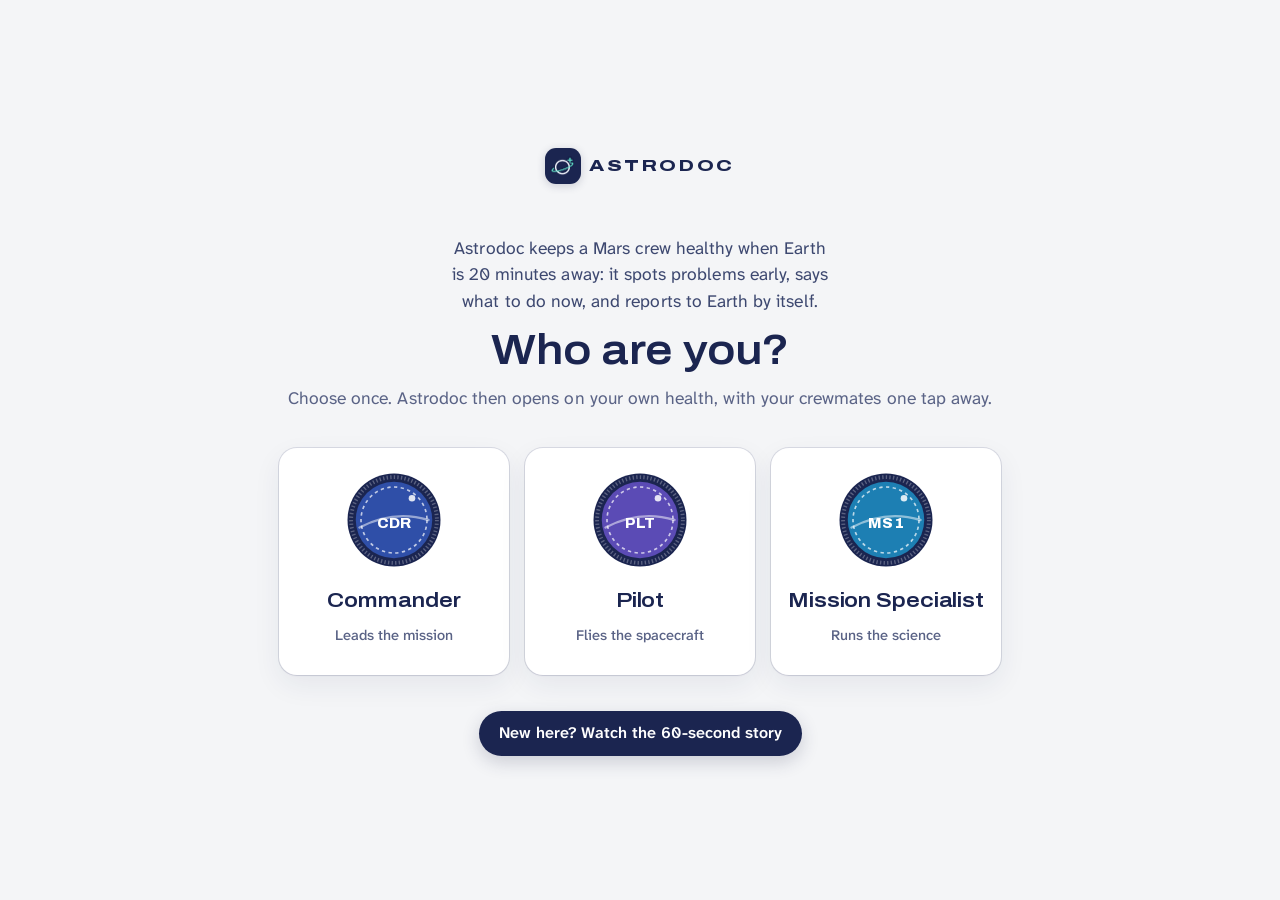
==== index.html @ 228e5372 "nothing" ====
<!DOCTYPE html>
<html lang="en">
<head>
  <meta charset="UTF-8">
  <meta name="viewport" content="width=device-width, initial-scale=1">
  <title>Astrodoc</title>
  <meta name="theme-color" content="#f3f6fa">
  <meta name="description" content="Astrodoc: simple health monitoring for astronauts far from Earth.">
  <link rel="icon" href="assets/astrodoc-favicon.png">
  <link rel="manifest" href="manifest.webmanifest">
  <link rel="apple-touch-icon" href="assets/astrodoc-icon-192.png">
  <link rel="stylesheet" href="style.css">
  <link rel="stylesheet" href="check.css">
  <link rel="stylesheet" href="type.css">
  <link rel="stylesheet" href="bodymap.css">
  <link rel="stylesheet" href="polish.css?v=r12">
  <link rel="stylesheet" href="patch.css?v=1">
</head>
<body class="choosing">

  <!-- Sidebar: pages, crew, quick questions. Built in sidebar.js -->
  <aside class="side" id="side" aria-label="Astrodoc menu"></aside>

  <!-- ===================== WELCOME: who are you? (asked once) ===================== -->
  <section class="welcome" id="welcome" aria-labelledby="welcomeTitle">
    <span class="brand">
      <span class="brand-mark"><img src="assets/astrodoc-logo-mark.png" alt=""></span>
      <span class="brand-name">Astrodoc</span>
    </span>
    <p class="welcome-what">Astrodoc keeps a Mars crew healthy when Earth is 20 minutes away: it spots problems early, says what to do now, and reports to Earth by itself.</p>
    <h1 id="welcomeTitle">Who are you?</h1>
    <p class="muted">Choose once. Astrodoc then opens on your own health, with your crewmates one tap away.</p>
    <!-- Choices are built in app.js -->
    <div class="choices" id="crewSelector"></div>
    <button type="button" class="welcome-story" data-story>New here? Watch the 60-second story</button>
  </section>

  <!-- ===================== HEADER ===================== -->
  <header class="top">
    <a class="brand" href="index.html">
      <span class="brand-mark"><img src="assets/astrodoc-logo-mark.png" alt=""></span>
      <span class="brand-name">Astrodoc</span>
    </a>
    <!-- Mission line is built in app.js -->
    <div class="mission" id="missionStrip"></div>
    <!-- The companion lives on its own page -->
    <a class="check-link" href="check.html">Check how I feel</a>
    <a class="talk-link" href="chat.html">
      <svg class="mini-face" viewBox="0 0 64 48" aria-hidden="true">
        <ellipse cx="32" cy="25" rx="30" ry="23" fill="#5be1c8" opacity=".22"/>
        <path d="M15 11 Q19.5 8 24 10M40 10 Q44.5 8 49 11" fill="none" stroke="#2a3160" stroke-width="2" stroke-linecap="round"/>
        <g class="mini-eye"><ellipse cx="20" cy="21" rx="5.6" ry="7" fill="#2a3160"/><circle cx="22" cy="18.5" r="2" fill="#fff"/></g>
        <g class="mini-eye"><ellipse cx="44" cy="21" rx="5.6" ry="7" fill="#2a3160"/><circle cx="46" cy="18.5" r="2" fill="#fff"/></g>
        <ellipse cx="11" cy="31" rx="4" ry="2.2" fill="#ff9fb9" opacity=".6"/><ellipse cx="53" cy="31" rx="4" ry="2.2" fill="#ff9fb9" opacity=".6"/>
        <path d="M28.5 32 Q32 35.5 35.5 32" fill="none" stroke="#2a3160" stroke-width="2" stroke-linecap="round"/>
      </svg>
      Talk to Astrodoc
    </a>
    <button class="emergency-btn" id="emergencyBtn">Emergency</button>
  </header>

  <main class="page">
    <div class="main-col">
      <!-- Mission view: drawn from the mission data (mission.js) -->
      <section class="mission-view" id="missionHero" aria-label="Mission"></section>

      <!-- First-visit guide: three things to know (mission.js) -->
      <section class="card guide-card" id="guideCard" aria-labelledby="guideTitle" hidden></section>

      <!-- You and your crewmates: one tap to switch. Built in app.js -->
      <nav class="crew-strip" id="crewStrip" aria-label="You and your crewmates"></nav>

      <!-- Emergency: confirm / active banner, built in app.js -->
      <section class="emergency-box" id="emergencyBox" hidden></section>

      <!-- ===================== 1. STATUS ===================== -->
      <section class="card status-card">
        <div id="statusCard"></div>
        <div class="status-foot">
          <button class="soft-btn" id="reportBtn">Send report to Earth</button>
          <span class="muted small" id="reportNote"></span>
          <a class="text-btn see-report" href="report.html">See the report Earth receives</a>
        </div>
      </section>

      <!-- ===================== 2. FOUR READINGS + live sensor ===================== -->
      <section class="vitals" id="vitals" aria-label="Readings"></section>
      <div class="sensor-row" id="sensorRow" aria-live="polite"></div>

      <!-- ===================== THE LAST 6 MONTHS: trends + analysis (history.js, real NASA rates) ===================== -->
      <section class="card history-card" id="historyCard" aria-labelledby="historyTitle"></section>

      <!-- ===================== BODY MAP (3D) — built in bodymap.js ===================== -->
      <section class="card bodymap" id="bodyMap" aria-labelledby="bmTitle"></section>

      <!-- ===================== RADIATION over the whole mission (dose.js, real NASA data) ===================== -->
      <section class="card dose-card" id="doseCard" aria-labelledby="doseTitle"></section>

      <!-- ===================== 3. YOUR DAY: mood + sleep, water, exercise ===================== -->
      <section class="card today" id="today" aria-labelledby="todayTitle">
        <h2 id="todayTitle">Today</h2>
        <p class="today-note mate-only" id="mateNote"></p>
        <!-- Your mood: five moons (mood.js) -->
        <div class="mood-sec self-only" id="moodCard"></div>
        <div class="today-grid">
          <label class="field self-only">
            <span>Sleep last night</span>
            <span class="input-unit"><input type="number" id="ciSleep" min="0" max="14" step="0.1" inputmode="decimal"><em>h</em></span>
          </label>
          <div class="field mate-only">
            <span id="moodMateLabel">Their mood, as you see it</span>
            <div class="scale" id="moodMate" role="group" aria-labelledby="moodMateLabel"></div>
            <span class="scale-ends" aria-hidden="true"><span>1 low</span><span>5 great</span></span>
          </div>
          <div class="field self-only">
            <span>Water today</span>
            <div class="counter"><button id="waterMinus" aria-label="One glass less">−</button><b id="waterCount"></b><button id="waterPlus" aria-label="One glass more">+</button></div>
          </div>
          <div class="field self-only">
            <span>Exercise this week</span>
            <div class="counter"><button id="exMinus" aria-label="One session less">−</button><b id="exCount"></b><button id="exPlus" aria-label="One session more">+</button></div>
          </div>
        </div>
      </section>

      <!-- Demo controls (for the presentation) -->
      <details class="demo">
        <summary>Demo controls</summary>
        <div class="demo-grid">
          <label>Solar activity (70+ = storm)<input type="range" id="solarSlider" min="0" max="100"></label>
          <label>Location<select id="locationSelect"></select></label>
          <label class="demo-check"><input type="checkbox" id="linkDown"> Earth link down (solar conjunction)</label>
          <label>Heart rate (bpm)<input type="number" id="simHr" value="96"></label>
          <label>Temperature (°C)<input type="number" id="simTemp" value="36.8" step="0.1"></label>
          <button class="soft-btn" id="simApply">Send reading</button>
          <button class="soft-btn" id="resetDemo">Reset demo data</button>
        </div>
      </details>
    </div>

  </main>

  <footer class="foot">
    <span>Astrodoc · Dombit Education · NASA Space Apps Challenge 2026</span>
    <span>Prototype, not a medical device. Crew readings are simulated; radiation rates and astronaut cases are real NASA data. <a href="science.html">Where the numbers come from</a></span>
    <span class="foot-links"><a href="#guideCard" data-show-guide>How to use Astrodoc</a> · <button class="text-btn small" id="changeUser">Change user</button></span>
  </footer>

  <script src="core.js?v=r11"></script>
  <script src="sidebar.js?v=patch1"></script>
  <script src="mood.js?v=r8"></script>
  <script src="dose.js?v=r8"></script>
  <script src="history.js?v=r11"></script>
  <script src="app.js?v=r8"></script>
  <script src="sensor.js?v=r8"></script>
  <script src="assets/js/body3d.js" defer></script>
  <script src="bodymap.js?v=r8" defer></script>
  <script src="mission.js?v=r11" defer></script>
  <script src="story.js?v=r11" defer></script>
</body>
</html>
---- style.css ----
/* =========================================================
   ASTRODOC — light, calm and minimal, over real space photos.

   COLOR RULE (keep it this way):
   - Design uses white frosted glass (surfaces), soft navy (text)
     and mint (the one accent, from the logo).
   - Green / amber / red are used ONLY to show health status,
     and always together with an icon and a word.

   BACKGROUND: one photo per page, under a soft light veil.
     Welcome: the crew · Dashboard: astronaut over Earth
     Companion: astronaut close-up · Check: helmet portrait

   SCALES: spacing 4/8/12/16/24/32 · radius 8/12/16/24/pill
   ========================================================= */
:root {
  color-scheme: light;
  --space:     #ffffff;   /* text and icon marks on colored fills */
  --navy:      #262c4f;   /* logo navy */
  --veil:      #f3f6fa;   /* light layer over the photos */
  --glass:     rgba(255, 255, 255, .55);
  --glass-2:   rgba(255, 255, 255, .78);   /* inputs, hover */
  --glass-3:   rgba(255, 255, 255, .95);
  --edge:      rgba(38, 44, 79, .11);      /* hairline borders */
  --sunk:      rgba(38, 44, 79, .045);     /* sunken panels */
  --ink:       #262c4f;
  --ink-soft:  #474e70;
  --muted:     #62688a;   /* 4.8:1 on white */
  --mint:      #177a69;   /* mint dark enough for text and buttons */
  --mint-soft: #5be1c8;   /* logo mint, decoration only */
  --mint-wash: rgba(23, 122, 105, .1);
  --mint-glow: 0 0 0 4px rgba(23, 122, 105, .12);

  /* STATUS ONLY */
  --normal: #2f8552; --normal-bg: #e3f3e8;
  --watch:  #93600a; --watch-bg:  #fbefd6;
  --act:    #b33a33; --act-bg:    #fce6e4;   /* 4.9:1 on its own background */

  --s1: 4px; --s2: 8px; --s3: 12px; --s4: 16px; --s5: 24px; --s6: 32px;
  --r-sm: 8px; --r-md: 12px; --r-lg: 16px; --r-xl: 24px; --r-pill: 999px;
  --shadow: 0 1px 2px rgba(38, 44, 79, .05), 0 12px 32px rgba(38, 44, 79, .10);
  --font: "Inter", -apple-system, BlinkMacSystemFont, "Segoe UI", Roboto, Arial, sans-serif;
}

@font-face {
  font-family: "Inter";
  src: url("assets/fonts/inter-latin.woff2") format("woff2");
  font-weight: 100 900;
  font-display: swap;
}

* { box-sizing: border-box; }
html, body { margin: 0; }
html { background: var(--veil); }
body {
  font-family: var(--font);
  font-size: 15px; line-height: 1.5;
  color: var(--ink);
  min-height: 100vh;
  display: flex; flex-direction: column;
  position: relative; isolation: isolate;
  -webkit-font-smoothing: antialiased;
  --photo: url("assets/bg/space.svg"); --photo-pos: center;
}
body.choosing   { --photo: url("assets/bg/space.svg");     --photo-pos: 30% center; }
body.chat-page  { --photo: url("assets/bg/companion.svg"); --photo-pos: center; }
body.check-page { --photo: url("assets/bg/check.svg");     --photo-pos: center; }

/* ---------- Background: the photo, then a light veil over it ---------- */
body::before {
  content: ""; position: fixed; inset: -12px; z-index: -2; pointer-events: none;
  background: var(--photo) var(--photo-pos) / cover no-repeat;
  filter: blur(2px) saturate(1.05);           /* the photos are small: a touch of blur hides the pixels */
}
body::after {
  content: ""; position: fixed; inset: 0; z-index: -1; pointer-events: none;
  background:
    radial-gradient(ellipse 80% 70% at 50% 40%, rgba(243, 246, 250, .66), rgba(243, 246, 250, .38) 80%),
    linear-gradient(180deg, rgba(243, 246, 250, .2), rgba(243, 246, 250, .5));
}
body.choosing::after {
  background: radial-gradient(ellipse 60% 70% at 50% 50%, rgba(243, 246, 250, .86), rgba(243, 246, 250, .45) 80%);
}

h1, h2 { margin: 0; line-height: 1.25; }
p { margin: 0; }
button { font: inherit; color: inherit; }
a { color: var(--mint); }
.muted { color: var(--muted); }
.small { font-size: 13px; }
.sr-only { position: absolute; width: 1px; height: 1px; overflow: hidden; clip: rect(0 0 0 0); white-space: nowrap; }
:focus { outline: none; }
:focus-visible { outline: 2px solid var(--mint); outline-offset: 2px; border-radius: var(--r-sm); }

/* Frosted glass with a thin mint light along the top edge */
.card {
  border-radius: var(--r-xl);
  background:
    linear-gradient(90deg, transparent 8%, rgba(91, 225, 200, .9) 50%, transparent 92%) top / 100% 1px no-repeat,
    linear-gradient(180deg, rgba(255, 255, 255, .86), rgba(255, 255, 255, .74));
  box-shadow: var(--shadow), 0 0 0 1px var(--edge);
  backdrop-filter: blur(18px) saturate(1.2); -webkit-backdrop-filter: blur(18px) saturate(1.2);
}

/* Small uppercase labels: the instrument-panel feel */
.label, .who, .v-name, .field > span:first-child, .c-about-label, .choice-note {
  text-transform: uppercase; letter-spacing: .12em; font-size: 13px; font-weight: 600; color: var(--muted);
}

/* ---------- Status pill: icon + word ---------- */
.status {
  display: inline-flex; align-items: center; gap: 6px;
  padding: 2px 10px 2px 8px; border-radius: var(--r-pill);
  font-size: 13px; font-weight: 600; white-space: nowrap; letter-spacing: 0; text-transform: none;
}
.status svg { width: 14px; height: 14px; flex: none; }
.status svg path[stroke="#fff"], .status svg rect[fill="#fff"] { stroke: var(--space); }
.status svg rect[fill="#fff"] { fill: var(--space); }
.status.normal { color: var(--normal); background: var(--normal-bg); }
.status.watch  { color: var(--watch);  background: var(--watch-bg); }
.status.act    { color: var(--act);    background: var(--act-bg); }

/* ---------- Buttons ---------- */
.soft-btn, .danger-btn {
  font-size: 14px; font-weight: 600;
  padding: 9px var(--s4); border: none; border-radius: var(--r-md);
  cursor: pointer; transition: background-color .15s, box-shadow .15s;
}
.soft-btn { background: var(--glass-2); color: var(--ink); box-shadow: 0 0 0 1px var(--edge); }
.soft-btn:hover { background: var(--glass-3); }
.danger-btn { background: var(--act); color: var(--space); }
.danger-btn:hover { filter: brightness(1.08); }
.text-btn { background: none; border: none; padding: 0; cursor: pointer; font-size: 14px; font-weight: 600; color: var(--mint); }
.text-btn:hover { text-decoration: underline; text-underline-offset: 3px; }

/* =========================================================
   WELCOME — choose who to check on
   ========================================================= */
.welcome { display: none; }
body.choosing .top, body.choosing .page, body.choosing .foot { display: none; }
body.choosing .welcome {
  flex: 1; display: flex; flex-direction: column; align-items: center; justify-content: center;
  gap: var(--s3); padding: var(--s6) var(--s5); text-align: center;
}
.welcome .brand { margin-bottom: var(--s5); }
.welcome h1 { font-size: 34px; font-weight: 600; letter-spacing: -.02em; }
.welcome p { font-size: 16px; }
.choices { display: grid; grid-template-columns: repeat(3, 230px); gap: var(--s4); margin-top: var(--s5); }
.choice {
  position: relative; overflow: hidden;
  display: flex; flex-direction: column; align-items: center; gap: var(--s1);
  padding: var(--s5) var(--s4); border: none; border-radius: var(--r-xl); cursor: pointer;
  background:
    linear-gradient(90deg, transparent 10%, rgba(91, 225, 200, .9) 50%, transparent 90%) top / 100% 1px no-repeat,
    linear-gradient(180deg, rgba(255, 255, 255, .88), rgba(255, 255, 255, .74));
  box-shadow: var(--shadow), 0 0 0 1px var(--edge);
  backdrop-filter: blur(16px); -webkit-backdrop-filter: blur(16px);
  transition: transform .2s, box-shadow .2s;
}
.choice:hover { transform: translateY(-3px); box-shadow: var(--shadow), 0 0 0 1.5px var(--mint); }
.choice:focus-visible { border-radius: var(--r-xl); }
.choice-name { font-size: 19px; font-weight: 600; color: var(--ink); }
.choice-note { margin-bottom: var(--s3); font-size: 13px; }

/* =========================================================
   HEADER
   ========================================================= */
.top {
  display: flex; align-items: center; gap: var(--s3) var(--s5);
  width: 100%; max-width: 960px; margin: 0 auto;
  padding: var(--s4) var(--s5);
}
.brand { display: inline-flex; align-items: center; gap: var(--s2); text-decoration: none; color: var(--ink); }
.brand-mark {
  width: 36px; height: 36px; border-radius: 11px; display: grid; place-items: center;
  background: var(--navy); box-shadow: 0 2px 8px rgba(38, 44, 79, .2);
}
.brand-mark img { width: 25px; display: block; }
.brand-name { font-weight: 600; font-size: 15px; letter-spacing: .28em; text-transform: uppercase; }

.who-btn {
  display: inline-flex; align-items: center; gap: var(--s2);
  padding: 5px 5px 5px var(--s3); border: none; border-radius: var(--r-pill);
  background: var(--glass); box-shadow: 0 0 0 1px var(--edge);
  font-size: 14px; font-weight: 600; color: var(--ink); cursor: pointer;
}
.who-btn:hover { background: var(--glass-2); }
.who-btn .change { font-size: 13px; color: var(--mint); background: var(--mint-wash); padding: 2px 10px; border-radius: var(--r-pill); }
.crew-dot svg { width: 14px; height: 14px; display: block; }
.crew-dot.normal { color: var(--normal); }
.crew-dot.watch  { color: var(--watch); }
.crew-dot.act    { color: var(--act); }

.mission { flex: 1; min-width: 0; display: flex; flex-wrap: wrap; gap: 0 var(--s4); font-size: 13px; color: var(--muted); font-variant-numeric: tabular-nums; }
.mission span { white-space: nowrap; }

.talk-link {
  display: inline-flex; align-items: center; gap: var(--s2);
  padding: 4px var(--s4) 4px 6px; border-radius: var(--r-pill);
  background: var(--glass-3); color: var(--mint); box-shadow: 0 0 0 1px rgba(23, 122, 105, .3), var(--shadow);
  font-size: 14px; font-weight: 600; text-decoration: none; white-space: nowrap;
  transition: box-shadow .2s;
}
.talk-link:hover { box-shadow: 0 0 0 1.5px var(--mint), var(--shadow); }
.mini-face { width: 34px; height: 26px; flex: none; overflow: visible; }
.mini-face .mini-eye { transform-box: fill-box; transform-origin: center; animation: mini-blink 5.5s infinite; }
@keyframes mini-blink { 0%, 94%, 100% { transform: scaleY(1); } 96% { transform: scaleY(.1); } }

.emergency-btn {
  padding: 7px var(--s4); border-radius: var(--r-pill);
  border: 1px solid rgba(192, 68, 61, .45); background: var(--glass-3); color: var(--act);
  font-size: 14px; font-weight: 600; cursor: pointer; transition: box-shadow .2s, background-color .2s;
}
.emergency-btn:hover { background: var(--act-bg); }

/* =========================================================
   DASHBOARD PAGE
   ========================================================= */
.page { flex: 1; width: 100%; max-width: 960px; margin: 0 auto; padding: var(--s2) var(--s5) var(--s6); }
.main-col { display: flex; flex-direction: column; gap: var(--s4); min-width: 0; }

/* Emergency box */
.emergency-box {
  display: flex; align-items: center; justify-content: space-between; gap: var(--s4); flex-wrap: wrap;
  padding: var(--s4) var(--s5); border-radius: var(--r-xl);
  background: rgba(252, 236, 234, .92); box-shadow: 0 0 0 1px rgba(192, 68, 61, .35), var(--shadow);
  color: var(--ink);
  backdrop-filter: blur(16px); -webkit-backdrop-filter: blur(16px);
}
.emergency-box[hidden] { display: none; }
.emergency-box strong { color: var(--act); font-size: 16px; }
.emergency-box p { margin-top: 2px; font-size: 14px; color: var(--ink-soft); }
.emergency-box .row { display: flex; gap: var(--s2); }

/* Status */
.status-card { padding: var(--s5) var(--s5) var(--s4); }
.st-top { display: flex; align-items: center; justify-content: space-between; gap: var(--s3); flex-wrap: wrap; }
.st-level { display: inline-flex; align-items: center; gap: var(--s2); flex-wrap: wrap; justify-content: flex-end; }
.help-btn { background: none; border: none; padding: 2px 4px; cursor: pointer; font-size: 13px; font-weight: 600; color: var(--mint); }
.help-btn:hover { text-decoration: underline; text-underline-offset: 3px; }
.level-help { margin-top: var(--s3); padding: var(--s3) var(--s4); border-radius: var(--r-lg); background: var(--sunk); box-shadow: inset 0 0 0 1px var(--edge); display: flex; flex-direction: column; gap: var(--s2); }
.level-help[hidden] { display: none; }
.level-help p { display: flex; gap: var(--s3); align-items: baseline; font-size: 14px; color: var(--muted); }
.level-help .status { flex: none; min-width: 140px; }
.level-help p.current { color: var(--ink); }
.st-title { font-size: 26px; font-weight: 600; letter-spacing: -.015em; margin: var(--s3) 0 var(--s2); }
.st-do { font-size: 16px; color: var(--ink-soft); max-width: 64ch; }
.do-label {
  display: inline-block; margin-right: var(--s2);
  font-size: 13px; font-weight: 700; letter-spacing: .08em; text-transform: uppercase;
  color: var(--navy); background: rgba(38, 44, 79, .07); padding: 1px var(--s2); border-radius: var(--r-sm);
  box-shadow: 0 0 0 1px rgba(38, 44, 79, .16);   /* neutral: green/amber/red are for health status only */
}
.st-more { list-style: none; margin: var(--s4) 0 0; padding: var(--s4) 0 0; border-top: 1px solid var(--edge); display: grid; grid-template-columns: repeat(2, minmax(0, 1fr)); gap: var(--s3) var(--s5); }
.st-more li { display: flex; align-items: flex-start; gap: 10px; font-size: 14px; color: var(--ink-soft); cursor: default; }
.st-more li > span:last-child { display: flex; flex-direction: column; gap: 1px; min-width: 0; }
.st-more b { font-weight: 600; color: var(--ink); }
.st-more small { font-size: 13px; color: var(--muted); line-height: 1.45; }
.st-more svg { width: 15px; height: 15px; flex: none; margin-top: 3px; }
.st-more svg path[stroke="#fff"] { stroke: var(--space); }
.st-more svg rect[fill="#fff"] { fill: var(--space); }
.st-more li.act svg { color: var(--act); }
.st-more li.watch svg { color: var(--watch); }
.status-foot { display: flex; align-items: center; gap: var(--s3); flex-wrap: wrap; margin-top: var(--s4); padding-top: var(--s3); border-top: 1px solid var(--edge); }

/* Clot checklist inside the status */
.clot { margin-top: var(--s4); padding: var(--s3) var(--s4); border-radius: var(--r-lg); background: var(--sunk); box-shadow: inset 0 0 0 1px var(--edge); }
.clot summary { cursor: pointer; font-weight: 600; font-size: 14px; padding: var(--s1) 0; }
.checklist { list-style: none; margin: var(--s2) 0 0; padding: 0; }
.checklist li { font-size: 14px; color: var(--ink-soft); }
.checklist label { display: flex; gap: 12px; align-items: flex-start; cursor: pointer; padding: 7px var(--s2); margin: 0 calc(-1 * var(--s2)); border-radius: var(--r-md); min-height: 36px; }
.checklist label:hover { background: var(--glass); }
.checklist input { width: 20px; height: 20px; accent-color: var(--mint); margin: 0; flex: none; }
.checklist li.done span { text-decoration: line-through; color: var(--muted); }

/* Four readings: instrument tiles */
.vitals { display: grid; grid-template-columns: repeat(4, minmax(0, 1fr)); gap: var(--s3); }
.vital {
  position: relative; padding: var(--s4); border-radius: var(--r-lg);
  display: flex; flex-direction: column; align-items: flex-start; gap: 2px;
  background: linear-gradient(180deg, rgba(255, 255, 255, .86), rgba(255, 255, 255, .72));
  box-shadow: var(--shadow), 0 0 0 1px var(--edge);
  backdrop-filter: blur(16px); -webkit-backdrop-filter: blur(16px);
}
.v-value { font-size: 34px; font-weight: 300; letter-spacing: -.02em; line-height: 1.2; font-variant-numeric: tabular-nums; margin: var(--s1) 0 var(--s2); }
.v-value small { font-size: 13px; font-weight: 500; color: var(--muted); margin-left: var(--s1); letter-spacing: 0; }
.vital.act { box-shadow: var(--shadow), 0 0 0 1.5px rgba(192, 68, 61, .45); }

/* Today (input) */
.today { padding: var(--s5); }
.today h2 { font-size: 13px; font-weight: 600; letter-spacing: .14em; text-transform: uppercase; color: var(--mint); margin-bottom: var(--s4); }
.today-grid { display: grid; grid-template-columns: repeat(auto-fit, minmax(190px, 1fr)); gap: var(--s4) var(--s5); }
.field { display: flex; flex-direction: column; gap: var(--s2); }
.input-unit { display: flex; align-items: center; gap: var(--s2); }
.input-unit em { font-style: normal; color: var(--muted); }
input[type=number], input[type=text], input[type=password], select {
  font: inherit; font-size: 15px; color: var(--ink);
  padding: 8px var(--s3); border: none; border-radius: var(--r-md);
  background: var(--glass-2); box-shadow: inset 0 0 0 1px var(--edge); width: 100%;
}
select option { background: #fff; color: var(--ink); }
.input-unit input { width: 96px; }
input:focus-visible, select:focus-visible { outline: none; box-shadow: inset 0 0 0 1.5px var(--mint), 0 0 0 3px rgba(23, 122, 105, .15); }

.scale { display: flex; gap: var(--s1); }
.scale button, .counter button {
  width: 38px; height: 38px; border: none; border-radius: var(--r-md);
  background: var(--glass-2); box-shadow: inset 0 0 0 1px var(--edge);
  color: var(--ink-soft); font-size: 15px; font-weight: 600; cursor: pointer;
  transition: background-color .15s, box-shadow .15s;
}
.scale button:hover, .counter button:hover { background: var(--glass-3); color: var(--ink); }
.scale button.on { background: var(--mint); color: var(--space); box-shadow: none; }
.counter { display: flex; align-items: center; gap: var(--s2); }
.counter b { min-width: 52px; text-align: center; font-size: 18px; font-weight: 400; color: var(--ink); font-variant-numeric: tabular-nums; }
.counter button { font-size: 18px; }

/* Demo controls */
.demo { padding: 0 var(--s2); color: var(--muted); font-size: 13px; }
.demo summary { cursor: pointer; font-weight: 600; padding: var(--s2) 0; }
.demo-grid { display: grid; grid-template-columns: 2fr 1.4fr 1fr 1fr auto auto; gap: var(--s3); align-items: end; padding: var(--s2) 0; }
.demo-grid label { display: flex; flex-direction: column; gap: var(--s1); }
.demo-grid input[type=range] { accent-color: var(--mint); width: 100%; }

/* ---------- Footer ---------- */
.foot {
  width: 100%; max-width: 960px; margin: 0 auto;
  padding: var(--s4) var(--s5) var(--s5);
  display: flex; justify-content: space-between; gap: var(--s3); flex-wrap: wrap;
  font-size: 13px; color: var(--muted);
}

/* =========================================================
   COMPANION FACE (chat page)
   Classes set by voice.js: .blink .listening .thinking .talking
   .caring .joy  and in calm mode .in / .hold / .out
   ========================================================= */
.face {
  width: 150px; height: auto; aspect-ratio: 200 / 170; overflow: visible;
  animation: float 5s ease-in-out infinite;
  transition: transform 4s ease-in-out, width .5s cubic-bezier(.2, .8, .2, 1);
}
.face .glow { opacity: .9; transition: opacity 3s; }
.face .cheek { fill: #ff9fb9; opacity: .6; transition: opacity .6s; }
.face .eye { transform-box: fill-box; transform-origin: center; transition: transform .25s ease, opacity .5s ease; }
.face .pupil { transition: transform .35s ease-out; }
.face .brow { transform-box: fill-box; transform-origin: center; transition: translate .4s ease, rotate .6s ease; }
.face .happy { opacity: 0; transition: opacity .5s ease; }
.face .mouth-open { display: none; transform-box: fill-box; transform-origin: center; }

.face.blink .eye { transform: scaleY(.08); transition-duration: .07s; }
.face.listening .brow { translate: 0 -6px; }
.face.listening .eye { transform: scale(1.07); }
.face.listening.blink .eye { transform: scale(1.07, .08); }
.face.thinking .brow-l { translate: 0 -4px; }
.face.thinking .brow-r { translate: 0 1px; }
.face.talking .smile { display: none; }
.face.talking .mouth-open { display: block; animation: talk .28s ease-in-out infinite alternate; }
.face.caring .brow-l { rotate: -14deg; translate: 0 2px; }
.face.caring .brow-r { rotate: 14deg; translate: 0 2px; }
.face.caring.listening .brow { translate: 0 -3px; }
.face.joy .eye { opacity: 0; transform: scaleY(.3); }
.face.joy .happy { opacity: 1; }
.face.joy .cheek { opacity: .75; }

@keyframes talk  { from { transform: scaleY(.3) scaleX(1.08); } to { transform: scaleY(1) scaleX(.92); } }
@keyframes float { 0%, 100% { translate: 0 0; } 50% { translate: 0 -5px; } }

.face.in, .face.hold { transform: scale(1.12); }
.face.in .glow, .face.hold .glow { opacity: 1; }
.face.in .brow, .face.hold .brow { translate: 0 -3px; }
.face.out { transform: scale(.94); transition-duration: 6s; }
.face.out .glow { opacity: .6; transition-duration: 6s; }
.face.out .eye { opacity: 0; transform: scaleY(.3); transition-duration: 1.6s; }
.face.out .happy { opacity: 1; transition-duration: 1.6s; }

/* =========================================================
   COMPANION PAGE (chat.html) — no panels: the face and words float
   in space; only the composer is frosted glass.
   ========================================================= */
.chat-page {
  height: 100vh; height: 100dvh; min-height: 0; overflow: hidden;
  display: grid; grid-template-rows: auto auto minmax(0, 1fr) auto; grid-template-columns: minmax(0, 1fr);
}
/* The conversation sits on a lighter band so it always reads well */
.chat-page::after {
  background:
    linear-gradient(90deg, rgba(243, 246, 250, .55), rgba(243, 246, 250, .86) 30%, rgba(243, 246, 250, .86) 70%, rgba(243, 246, 250, .55)),
    linear-gradient(180deg, rgba(243, 246, 250, .2), rgba(243, 246, 250, .5));
}

.c-top {
  width: 100%; max-width: 760px; margin: 0 auto;
  display: flex; align-items: center; justify-content: space-between; gap: var(--s3);
  padding: var(--s3) var(--s4);
}
.c-back {
  display: inline-flex; align-items: center; gap: 2px;
  padding: 6px var(--s3) 6px 6px; border-radius: var(--r-pill);
  color: var(--ink-soft); font-size: 14px; font-weight: 600; text-decoration: none;
}
.c-back svg { width: 20px; height: 20px; }
.c-back:hover { background: var(--glass); color: var(--ink); }
.c-about {
  display: inline-flex; align-items: center; gap: var(--s2);
  padding: 6px var(--s3); border: none; border-radius: var(--r-pill);
  background: transparent; cursor: pointer; font-size: 14px; font-weight: 600; color: var(--ink);
}
.c-about:hover { background: var(--glass); }
#aboutName { display: inline-flex; align-items: center; gap: var(--s2); }
.c-about > svg { width: 16px; height: 16px; color: var(--muted); }
.c-menu {
  margin: 0; inset: 56px auto auto 50%; translate: -50% 0; position: fixed;
  min-width: 290px; padding: 6px; border: none; border-radius: var(--r-lg); color: var(--ink);
  background: rgba(255, 255, 255, .94); backdrop-filter: blur(20px); -webkit-backdrop-filter: blur(20px);
  box-shadow: 0 20px 50px rgba(38, 44, 79, .18), 0 0 0 1px var(--edge);
}
.c-menu-item {
  width: 100%; display: flex; align-items: center; justify-content: space-between; gap: var(--s3);
  padding: 10px var(--s3); border: none; border-radius: var(--r-md);
  background: transparent; cursor: pointer; font-size: 15px; font-weight: 600; text-align: left;
}
.c-menu-item:hover, .c-menu-item.on { background: var(--glass-2); }
.c-icon {
  width: 40px; height: 40px; border: none; border-radius: 50%;
  display: grid; place-items: center; background: transparent; color: var(--ink-soft); cursor: pointer;
}
.c-icon:hover { background: var(--glass); color: var(--ink); }
.c-icon:focus-visible { border-radius: 50%; }
.c-icon svg { width: 20px; height: 20px; }
/* Voice settings menu (under the speaker button, right side) */
.c-voice { inset: 56px max(var(--s3), calc(50vw - 372px)) auto auto; translate: none; min-width: 0; width: 280px; padding: var(--s3); max-height: calc(100dvh - 72px); overflow-y: auto; }
.c-menu-title { margin: 0 0 6px 2px; font-size: 12px; font-weight: 700; letter-spacing: .08em; text-transform: uppercase; color: var(--muted); }
.c-menu-title:not(:first-child) { margin-top: var(--s3); }
.seg { display: grid; grid-template-columns: repeat(3, 1fr); gap: 4px; padding: 4px; border-radius: var(--r-md); background: var(--sunk); box-shadow: inset 0 0 0 1px var(--edge); }
.seg button {
  padding: 8px 4px; border: none; border-radius: var(--r-sm); background: transparent;
  color: var(--ink-soft); font-size: 14px; font-weight: 600; cursor: pointer;
}
.seg button:hover:not(:disabled) { background: var(--glass-2); color: var(--ink); }
.seg button[aria-pressed="true"] { background: #fff; color: var(--mint); box-shadow: inset 0 0 0 1.5px var(--mint), 0 1px 3px rgba(38, 44, 79, .1); }
.seg button:disabled { opacity: .4; cursor: default; }
.c-menu-note { margin: var(--s3) 2px 0; font-size: 13px; color: var(--muted); line-height: 1.4; }
.c-preview { width: 100%; margin-top: var(--s3); display: inline-flex; align-items: center; justify-content: center; gap: 6px; }
.c-preview svg { width: 14px; height: 14px; }
.c-preview:disabled { opacity: .45; cursor: default; }
.c-ai { display: flex; gap: 6px; }
.c-ai[hidden], .c-preview[hidden] { display: none; }
.c-ai input { flex: 1; min-width: 0; }
.c-ai .soft-btn { padding-inline: var(--s3); }
.c-icon .off, .voice-off .c-icon .on { display: none; }
.voice-off .c-icon .off { display: block; }

/* The face: big until the conversation starts, then it steps back */
.c-stage { display: flex; flex-direction: column; align-items: center; padding: var(--s2) 0 0; transition: padding .5s cubic-bezier(.2, .8, .2, 1); }
body:not(.talking-started) .c-stage { padding-top: 8vh; }
.c-stage .face { width: 220px; }
.talking-started .c-stage .face { width: 104px; }
.c-state { min-height: 20px; margin: 2px 0 0; font-size: 13px; color: var(--mint); letter-spacing: .14em; text-transform: uppercase; }

/* Conversation: Astrodoc writes on the veil, you get a mint bubble */
.c-log {
  width: 100%; max-width: 680px; margin: 0 auto; overflow-y: auto; min-height: 0;
  display: flex; flex-direction: column; gap: var(--s4);
  padding: var(--s3) var(--s5) var(--s4);
  scrollbar-width: thin; scrollbar-color: rgba(38, 44, 79, .2) transparent;
  mask-image: linear-gradient(to bottom, transparent 0, #000 24px);
  -webkit-mask-image: linear-gradient(to bottom, transparent 0, #000 24px);
}
.talking-started .c-log > :first-child { margin-top: auto; }
.m { max-width: 88%; font-size: 16px; line-height: 1.6; animation: rise .35s cubic-bezier(.2, .8, .2, 1) both; }
.m.bot { align-self: flex-start; color: var(--ink); }
.m.you {
  align-self: flex-end; padding: 9px var(--s4); border-radius: 20px 20px 6px 20px;
  background: var(--mint); color: #fff; box-shadow: 0 4px 14px rgba(23, 122, 105, .2);
}
.m.you.ghost { opacity: .6; font-style: italic; animation: none; }
@keyframes rise { from { opacity: 0; transform: translateY(6px); } to { opacity: 1; transform: none; } }
.m-text .status { vertical-align: 1px; }
.m-list { list-style: none; margin: var(--s2) 0; padding: 0; display: flex; flex-direction: column; gap: var(--s2); }
.m-list li { display: flex; gap: 10px; align-items: baseline; }
.m-list li .status { flex: none; }
.m-list.plain li { display: block; color: var(--ink-soft); }
.m-list.plain b { color: var(--mint); font-weight: 600; }
.m-steps { margin: var(--s2) 0 0; padding-left: 22px; display: flex; flex-direction: column; gap: 6px; color: var(--muted); }
.m-steps li::marker { color: var(--mint); }
.m-steps li.now { color: var(--ink); font-weight: 600; }
.m-steps li.done { text-decoration: line-through; text-decoration-color: rgba(38, 44, 79, .35); }
.m-actions { display: flex; flex-wrap: wrap; gap: var(--s2); margin-top: var(--s3); }
.m-act {
  padding: 7px 14px; border: none; border-radius: var(--r-pill);
  background: var(--glass-2); box-shadow: inset 0 0 0 1px var(--edge);
  font-size: 14px; font-weight: 600; color: var(--ink); cursor: pointer; text-decoration: none;
}
.m-act:hover { background: var(--glass-3); }
.m-act.danger { background: var(--act); color: var(--space); box-shadow: none; }
.m-act.link { color: var(--mint); }
.m-act:disabled { opacity: .4; cursor: default; }

/* Dock: suggestions + composer */
.c-dock { width: 100%; max-width: 720px; margin: 0 auto; padding: 0 var(--s4) var(--s3); }
.c-chips { display: flex; gap: var(--s2); overflow-x: auto; padding: 2px 2px var(--s3); scrollbar-width: none; }
.c-chips::-webkit-scrollbar { display: none; }
.c-chips button {
  flex: none; padding: 7px 14px; border: none; border-radius: var(--r-pill);
  background: var(--glass); box-shadow: inset 0 0 0 1px var(--edge);
  font-size: 14px; font-weight: 500; color: var(--ink-soft); cursor: pointer;
  transition: background-color .15s, color .15s, box-shadow .15s;
}
.c-chips button:hover { background: var(--glass-3); color: var(--ink); box-shadow: inset 0 0 0 1.5px var(--mint); }
.c-composer {
  display: flex; align-items: center; gap: 6px;
  padding: 6px 6px 6px var(--s5); border-radius: 28px;
  background: rgba(255, 255, 255, .9);
  backdrop-filter: blur(20px) saturate(1.3); -webkit-backdrop-filter: blur(20px) saturate(1.3);
  box-shadow: 0 16px 40px rgba(38, 44, 79, .14), inset 0 0 0 1px var(--edge);
  transition: box-shadow .2s;
}
.c-composer:focus-within { box-shadow: 0 16px 40px rgba(38, 44, 79, .14), inset 0 0 0 1.5px var(--mint); }
.c-composer input { flex: 1; min-width: 0; padding: 10px 0; border: none; background: transparent; box-shadow: none; font-size: 16px; color: var(--ink); }
.c-composer input:focus-visible { outline: none; box-shadow: none; }
.c-composer input::placeholder { color: var(--muted); }
.c-mic, .c-send {
  flex: none; width: 44px; height: 44px; border: none; border-radius: 50%;
  display: grid; place-items: center; cursor: pointer; transition: background-color .15s, transform .15s, box-shadow .15s;
}
.c-mic { background: transparent; color: var(--ink-soft); }
.c-mic:hover { background: var(--glass-2); color: var(--ink); }
.c-send { background: var(--mint); color: var(--space); }
.c-send:hover { filter: brightness(1.08); transform: scale(1.04); }
.c-mic svg, .c-send svg { width: 20px; height: 20px; }
.c-mic:focus-visible, .c-send:focus-visible { border-radius: 50%; }
.c-mic.listening { background: var(--mint); color: var(--space); animation: pulse 1.4s infinite; }
@keyframes pulse {
  0%   { box-shadow: 0 0 0 0 rgba(23, 122, 105, .45); }
  100% { box-shadow: 0 0 0 16px rgba(23, 122, 105, 0); }
}
.c-hint { margin: var(--s2) 0 0; text-align: center; font-size: 13px; color: var(--muted); }
.c-hint kbd { font: inherit; font-size: 12.5px; font-weight: 600; padding: 0 6px; border-radius: 5px; background: var(--glass-2); color: var(--ink-soft); }
@media (pointer: coarse) { .c-hint { display: none; } }

/* Calm mode: only the face and the words, in a quiet, softer room */
.calm-text, .calm-exit { display: none; }
.chat-page.calm { grid-template-rows: auto 1fr; }
.chat-page.calm::before { filter: blur(14px); }
.chat-page.calm::after { background: rgba(243, 246, 250, .8); }
.chat-page.calm .c-log, .chat-page.calm .c-dock, .chat-page.calm .c-about, .chat-page.calm .c-state { display: none; }
.chat-page.calm .c-stage { justify-content: center; padding-bottom: 10vh; }
.chat-page.calm .c-stage .face { width: 300px; animation-duration: 9s; }
.chat-page.calm .calm-text { display: block; margin: var(--s5) 0 0; font-size: 30px; font-weight: 300; letter-spacing: .02em; color: var(--ink); min-height: 44px; text-align: center; }
.chat-page.calm .calm-exit { display: inline-block; margin-top: var(--s4); }

/* =========================================================
   SMALLER SCREENS
   ========================================================= */
@media (max-width: 1080px) {
  .top { flex-wrap: wrap; }
  .mission { order: 5; flex-basis: 100%; }
  .emergency-btn { margin-left: auto; }
}
@media (max-width: 640px) {
  .top, .page, .foot { padding-left: var(--s4); padding-right: var(--s4); }
  .brand-name { letter-spacing: .18em; }
  .choices { grid-template-columns: 1fr; width: 100%; max-width: 340px; }
  .choice { flex-direction: row; flex-wrap: wrap; justify-content: space-between; text-align: left; padding: var(--s4) var(--s5); }
  .choice-note { order: 3; flex-basis: 100%; margin: 0; }
  .welcome h1 { font-size: 26px; }
  .vitals { grid-template-columns: 1fr 1fr; gap: var(--s2); }
  .vital { padding: var(--s3) var(--s4); }
  .v-value { font-size: 28px; }
  .status-card, .today { padding: var(--s4); }
  .st-title { font-size: 21px; }
  .today-grid { grid-template-columns: 1fr; }
  .demo-grid { grid-template-columns: 1fr; }
  .level-help p { flex-direction: column; gap: var(--s1); }
  .talk-link { padding-right: var(--s3); }
  .c-top { padding: var(--s2) var(--s3); }
  .c-back span, .c-about-label { display: none; }
  .c-stage .face { width: 170px; }
  .talking-started .c-stage .face { width: 84px; }
  .c-log { padding: var(--s2) var(--s4) var(--s3); }
  .m { max-width: 94%; font-size: 15.5px; }
  .c-dock { padding: 0 var(--s3) var(--s3); }
  .chat-page.calm .c-stage .face { width: 230px; }
}

/* Respect reduced motion: no floating, no blinking icons */
@media (prefers-reduced-motion: reduce) {
  .face, .mini-face .mini-eye, .m { animation: none; }
  .choice:hover { transform: none; }
  .face .pupil { transition: none; }
  .c-mic.listening { animation: none; box-shadow: 0 0 0 4px rgba(23, 122, 105, .35); }
}

/* =========================================================
   YOU + CREWMATES — one tap to switch, each shows why
   ========================================================= */
.crew-strip { display: grid; grid-template-columns: repeat(3, minmax(0, 1fr)); gap: var(--s3); }
.crew-tab {
  display: flex; align-items: center; gap: var(--s3); min-height: 60px; text-align: left;
  padding: var(--s3) var(--s4); border: none; border-radius: var(--r-lg); cursor: pointer;
  background: var(--glass); box-shadow: inset 0 0 0 1px var(--edge);
  transition: background-color .15s, box-shadow .15s;
}
.crew-tab:hover { background: var(--glass-2); }
.crew-tab[aria-pressed="true"] { background: var(--glass-2); box-shadow: inset 0 0 0 1.5px var(--mint); }
.crew-tab:focus-visible { border-radius: var(--r-lg); }
.crew-icon svg { width: 20px; height: 20px; display: block; }
.crew-icon svg path[stroke="#fff"] { stroke: var(--space); }
.crew-icon svg rect[fill="#fff"] { fill: var(--space); }
.crew-tab.normal .crew-icon { color: var(--normal); }
.crew-tab.watch  .crew-icon { color: var(--watch); }
.crew-tab.act    .crew-icon { color: var(--act); }
.crew-text { display: flex; flex-direction: column; min-width: 0; }
.crew-name { font-size: 15px; font-weight: 600; color: var(--ink); }
.crew-name small { font-size: 13px; font-weight: 500; color: var(--muted); margin-left: var(--s2); }
.crew-why { font-size: 13px; color: var(--ink-soft); white-space: nowrap; overflow: hidden; text-overflow: ellipsis; }
.crew-tab.act .crew-why { color: var(--act); font-weight: 600; }

/* Report: filled when someone needs care now */
.primary-btn {
  min-height: 40px; padding: 9px var(--s5); border: none; border-radius: var(--r-md); cursor: pointer;
  background: var(--mint); color: var(--space); font-size: 14px; font-weight: 700;
  transition: filter .15s;
}
.primary-btn:hover { filter: brightness(1.08); }
.status-foot .soft-btn { min-height: 40px; }
.st-sent { display: flex; align-items: center; gap: var(--s2); margin-top: var(--s2); font-size: 13px; color: var(--muted); }
.st-sent svg { width: 14px; height: 14px; flex: none; color: var(--mint); }

/* Evidence: the blood-test chart next to the clot checklist */
.evidence { display: grid; grid-template-columns: minmax(0, 1fr) minmax(0, 1.15fr); gap: var(--s4); margin-top: var(--s4); align-items: start; }
.evidence > :only-child { grid-column: 1 / -1; max-width: 460px; }
.evidence .clot { margin-top: 0; }
.chart { margin: 0; padding: var(--s3) var(--s4) var(--s3); border-radius: var(--r-lg); background: var(--sunk); box-shadow: inset 0 0 0 1px var(--edge); }
.chart figcaption { display: flex; flex-direction: column; gap: 1px; }
.chart figcaption b { font-size: 14px; font-weight: 600; color: var(--ink); }
.chart figcaption span { font-size: 13px; color: var(--muted); }
.chart svg { display: block; width: 100%; height: auto; margin-top: var(--s2); overflow: visible; font-family: var(--font); }
.chart .band { fill: var(--normal); opacity: .1; }
.chart .band-label { fill: var(--muted); font-size: 11px; }
.chart .grid { stroke: rgba(38, 44, 79, .09); stroke-width: 1; }
.chart .tick, .chart .day { fill: var(--muted); font-size: 11px; font-variant-numeric: tabular-nums; }
.chart .line { fill: none; stroke: var(--ink-soft); stroke-width: 2; stroke-linejoin: round; stroke-linecap: round; }
.chart .dot { fill: var(--ink); stroke: #fff; stroke-width: 2; }
.chart .pt.act .dot { fill: var(--act); }
.chart .pt.watch .dot { fill: var(--watch); }
.chart .val { fill: var(--ink); font-size: 12px; font-weight: 600; font-variant-numeric: tabular-nums; }
.chart .hit { fill: transparent; cursor: default; }
.chart .pt:hover .dot { r: 6.5; }
.chart-note { margin-top: var(--s2); font-size: 13px; color: var(--ink-soft); line-height: 1.45; }

/* Today: your own inputs, or your view of a crewmate */
body.viewing-mate .self-only, body:not(.viewing-mate) .mate-only { display: none; }
.today-note { margin: calc(-1 * var(--s2)) 0 var(--s4); font-size: 14px; color: var(--muted); max-width: 60ch; }
.scale-ends { display: flex; justify-content: space-between; width: 206px; font-size: 12px; color: var(--muted); text-transform: none; letter-spacing: 0; font-weight: 500; }
body.viewing-mate .today h2 { text-transform: none; letter-spacing: -.01em; font-size: 18px; color: var(--ink); }
.foot .text-btn { font-size: 13px; color: var(--muted); text-decoration: underline; text-underline-offset: 3px; }
.foot .text-btn:hover { color: var(--ink); text-shadow: none; }

::selection { background: rgba(91, 225, 200, .45); color: var(--ink); }

@media (max-width: 860px) {
  .evidence { grid-template-columns: 1fr; }
  .st-more { grid-template-columns: 1fr; }
}
@media (max-width: 640px) {
  .crew-strip { grid-template-columns: 1fr; gap: var(--s2); }
  .crew-tab { min-height: 52px; }
}
#aboutName small, .c-menu-item small { font-size: 13px; font-weight: 500; color: var(--muted); margin-left: var(--s1); }
.c-menu-item > span:first-child { display: flex; flex-direction: column; }
.c-menu-item small.why { margin-left: 0; color: var(--ink-soft); }

/* Companion: a small 7-night sleep chart inside a message */
.m-bars { display: grid; grid-template-columns: repeat(7, 1fr); gap: 6px; align-items: end; height: 92px; margin: var(--s3) 0 4px; }
.m-bars .bar { position: relative; height: var(--h); min-height: 12px; border-radius: 6px 6px 3px 3px; background: linear-gradient(180deg, var(--mint-soft), rgba(23, 122, 105, .55)); }
.m-bars .bar.lo { background: linear-gradient(180deg, rgba(38, 44, 79, .32), rgba(38, 44, 79, .12)); }
.m-bars .bar i { position: absolute; top: -18px; left: 0; right: 0; text-align: center; font-style: normal; font-size: 12px; color: var(--muted); font-variant-numeric: tabular-nums; }
.m-bars-cap { display: flex; justify-content: space-between; font-size: 12px; color: var(--muted); }

/* =========================================================
   SIDEBAR — shared by both pages (sidebar.js)
   Wide screens: fixed on the left. Phones: a drawer.
   ========================================================= */
:root { --side-w: 256px; }
.side {
  position: fixed; inset: 0 auto 0 0; z-index: 40; width: var(--side-w);
  display: flex; flex-direction: column; gap: var(--s5);
  padding: var(--s4) var(--s3) var(--s4);
  overflow-y: auto; overscroll-behavior: contain; scrollbar-width: thin;
  background: rgba(255, 255, 255, .74);
  backdrop-filter: blur(22px) saturate(1.2); -webkit-backdrop-filter: blur(22px) saturate(1.2);
  box-shadow: 1px 0 0 var(--edge);
}
.side::before {   /* a faint mint light along the top edge, like the cards */
  content: ""; position: absolute; inset: 0 0 auto; height: 1px; pointer-events: none;
  background: linear-gradient(90deg, transparent, rgba(91, 225, 200, .9), transparent);
}
.side-brand { padding: var(--s1) var(--s2) 0; }
.side-group { display: flex; flex-direction: column; gap: 2px; }
.side-title { margin: 0 0 var(--s2) var(--s2); font-size: 12px; font-weight: 700; letter-spacing: .1em; text-transform: uppercase; color: var(--muted); }

.side-link {
  display: flex; align-items: center; gap: var(--s3); width: 100%; min-height: 40px;
  padding: 8px var(--s2); border: none; border-radius: var(--r-md); background: transparent; cursor: pointer;
  color: var(--ink-soft); font-size: 14px; font-weight: 600; text-decoration: none; text-align: left;
  transition: background-color .15s, color .15s;
}
.side-link svg { width: 20px; height: 20px; flex: none; color: var(--muted); transition: color .15s; }
.side-link:hover { background: var(--glass-2); color: var(--ink); }
.side-link:hover svg { color: var(--ink-soft); }
.side-link[aria-current="page"] { background: var(--mint-wash); color: var(--mint); box-shadow: inset 2px 0 0 var(--mint); }
.side-link[aria-current="page"] svg { color: var(--mint); }

/* Crew rows: status icon, name, and the reason (so the commander sees who needs help) */
.side-crew {
  display: flex; align-items: flex-start; gap: var(--s3); width: 100%; min-height: 48px;
  padding: 8px var(--s2); border: none; border-radius: var(--r-md); background: transparent; cursor: pointer; text-align: left;
  font-size: 14px; font-weight: 600; color: var(--ink-soft); transition: background-color .15s, color .15s;
}
.side-crew small { font-size: 12px; font-weight: 500; color: var(--muted); }
.side-crew-icon { display: grid; place-items: center; width: 20px; height: 20px; flex: none; margin-top: 1px; }
.side-crew-icon svg { width: 16px; height: 16px; }
.side-crew-icon.normal { color: var(--normal); }
.side-crew-icon.watch  { color: var(--watch); }
.side-crew-icon.act    { color: var(--act); }
.side-crew-text { display: flex; flex-direction: column; gap: 1px; min-width: 0; }
.side-crew-name { display: flex; align-items: baseline; gap: var(--s2); }
.side-crew-why { font-size: 13px; font-weight: 500; color: var(--muted); }
.side-crew:hover { background: var(--glass-2); color: var(--ink); }
.side-crew[aria-current="true"] { background: #fff; color: var(--ink); box-shadow: inset 0 0 0 1px var(--edge), 0 1px 3px rgba(38, 44, 79, .08); }

/* Menu button (phones) and the dimmed backdrop */
.side-toggle {
  display: none; width: 40px; height: 40px; flex: none; place-items: center;
  border: none; border-radius: 50%; background: transparent; color: var(--ink-soft); cursor: pointer;
}
.side-toggle:hover { background: var(--glass); color: var(--ink); }
.side-toggle svg { width: 22px; height: 22px; }
.side-scrim { display: none; }

/* No sidebar on the welcome screen or in calm mode */
body.choosing .side, .chat-page.calm .side, body.choosing .side-scrim { display: none; }

/* Wide screens: the page moves right to make room */
@media (min-width: 901px) {
  body.has-side:not(.choosing) { padding-left: var(--side-w); }
  .chat-page.calm { padding-left: 0 !important; }
  body.has-side .top > .brand { display: none; }        /* the sidebar shows the brand */
  body.has-side .crew-strip { display: none; }          /* and the crew list */
  body.has-side .c-back { display: none; }              /* and the way to the dashboard */
  body.has-side .c-top { justify-content: center; }
  body.has-side .c-top .c-icon { position: absolute; right: var(--s4); }
  .chat-page.has-side { position: relative; }
  .chat-page.has-side .c-top { position: relative; }
  .chat-page.has-side:not(.calm) .c-menu:not(.c-voice) { left: calc(50% + var(--side-w) / 2); }
  .chat-page.has-side:not(.calm) .c-voice { right: max(var(--s3), calc(50vw - var(--side-w) / 2 - 372px)); }
}
/* Phones and small tablets: a drawer */
@media (max-width: 900px) {
  .side-toggle { display: grid; }
  .side { width: min(86vw, 300px); translate: -102% 0; transition: translate .3s cubic-bezier(.2, .8, .2, 1), box-shadow .3s; background: rgba(255, 255, 255, .96); }
  .side-open .side { translate: 0 0; box-shadow: 1px 0 0 var(--edge), 24px 0 60px rgba(38, 44, 79, .2); }
  .side-scrim { display: block; position: fixed; inset: 0; z-index: 39; background: rgba(38, 44, 79, .3); opacity: 0; pointer-events: none; transition: opacity .3s; }
  .side-open .side-scrim { opacity: 1; pointer-events: auto; }
  body.has-side .c-back { display: none; }
}
@media (prefers-reduced-motion: reduce) { .side, .side-scrim { transition: none; } }

/* Check page on the light theme: the body figure needs dark lines */
.check-page .region > * { fill: rgba(255, 255, 255, .7); stroke: rgba(38, 44, 79, .3); }
.check-page .region:hover > * { fill: #fff; stroke: rgba(38, 44, 79, .55); }
---- check.css ----
/* =========================================================
   CHECK HOW I FEEL (check.html) — a guided check, one step per screen.
   Uses the tokens in style.css. Red/amber/green stay for health status only:
   a chosen body place lights up in mint, not red.
   ========================================================= */
.k-top {
  display: flex; align-items: center; gap: var(--s5);
  width: 100%; max-width: 760px; margin: 0 auto; padding: var(--s4) var(--s5);
}
.k-progress { flex: 1; height: 4px; border-radius: var(--r-pill); background: var(--glass-2); overflow: hidden; }
.k-progress span { display: block; height: 100%; width: 0; background: var(--mint); border-radius: inherit; transition: width .4s cubic-bezier(.2, .8, .2, 1); }
.k-exit { font-size: 14px; font-weight: 600; color: var(--ink-soft); text-decoration: none; padding: 6px var(--s3); border-radius: var(--r-pill); }
.k-exit:hover { background: var(--glass); color: var(--ink); }

.k-main { flex: 1; width: 100%; max-width: 760px; margin: 0 auto; padding: var(--s4) var(--s5) var(--s6); }
.k-step { font-size: 13px; font-weight: 600; color: var(--mint); margin-bottom: var(--s3); font-variant-numeric: tabular-nums; }
.k-stage:focus { outline: none; }
.k-stage h1 { font-size: 30px; font-weight: 600; letter-spacing: -.02em; line-height: 1.2; max-width: 22ch; text-wrap: balance; }
.k-lead { margin-top: var(--s3); font-size: 16px; color: var(--ink-soft); max-width: 60ch; }
.k-note { margin-top: var(--s3); font-size: 14px; color: var(--ink-soft); }
.k-actions { display: flex; align-items: center; justify-content: space-between; gap: var(--s3); margin-top: var(--s6); }
.k-actions .primary-btn, .k-actions .danger-btn, .k-actions .soft-btn { min-height: 48px; padding: 12px var(--s5); font-size: 15px; border-radius: var(--r-md); }
.primary-btn:disabled { opacity: .4; cursor: not-allowed; filter: none; }
.k-hint { font-size: 13px; color: var(--muted); }
@media (pointer: coarse) { .k-hint { display: none; } }

/* 1. The body figure */
.k-where { display: grid; grid-template-columns: minmax(0, 240px) minmax(0, 1fr); gap: var(--s6); align-items: center; margin-top: var(--s4); }
.k-where + .k-actions { margin-top: var(--s4); }
.body { display: block; width: auto; height: min(52vh, 440px); max-width: 100%; margin: 0 auto; }
.region { cursor: pointer; outline: none; }
.region > * {
  fill: rgba(255, 255, 255, .06); stroke: rgba(255, 255, 255, .22); stroke-width: 1.5;
  transition: fill .2s, stroke .2s;
}
.region:hover > * { fill: rgba(255, 255, 255, .12); stroke: rgba(255, 255, 255, .4); }
.region.on > * { fill: rgba(91, 225, 200, .38); stroke: var(--mint); stroke-width: 2; }
.region:focus-visible > * { stroke: var(--mint); stroke-width: 3; stroke-dasharray: 5 4; }
.k-side { display: flex; flex-direction: column; gap: var(--s4); }
.k-chips { display: flex; flex-direction: column; gap: var(--s2); }
.k-chip {
  min-height: 48px; padding: 10px var(--s4); text-align: left; border: none; border-radius: var(--r-md); cursor: pointer;
  background: var(--glass); box-shadow: inset 0 0 0 1px var(--edge); font-size: 15px; font-weight: 600; color: var(--ink);
  transition: background-color .15s, box-shadow .15s;
}
.k-chip:hover { background: var(--glass-2); }
.k-chip.on { background: rgba(91, 225, 200, .18); box-shadow: inset 0 0 0 1.5px var(--mint); }
.k-picked { font-size: 14px; color: var(--muted); }

/* 2. Emergency signs */
.k-flags { list-style: none; margin: var(--s5) 0 0; padding: 0; display: grid; gap: var(--s2); }
.k-flags label {
  display: flex; align-items: center; gap: var(--s3); min-height: 52px; padding: var(--s3) var(--s4); cursor: pointer;
  border-radius: var(--r-md); background: var(--glass); box-shadow: inset 0 0 0 1px var(--edge); font-size: 16px; color: var(--ink);
}
.k-flags label:hover { background: var(--glass-2); }
.k-flags input { width: 22px; height: 22px; margin: 0; accent-color: var(--act); flex: none; }
.k-flags label:has(input:checked) { background: var(--act-bg); box-shadow: inset 0 0 0 1.5px rgba(248, 113, 113, .6); }
.k-emergency h1 { color: var(--act); }
.k-do { margin: var(--s3) 0 0; padding-left: 22px; display: flex; flex-direction: column; gap: 6px; font-size: 15px; color: var(--ink); }
.k-do li::marker { color: var(--mint); font-weight: 700; }
.k-is-emergency .k-step { color: var(--act); }
.k-is-emergency #progressBar { background: var(--act); }
.k-emergency .k-do li::marker { color: var(--act); }
.k-emergency .k-do { font-size: 18px; gap: var(--s2); margin-top: var(--s5); }
.k-emergency .k-note a { color: var(--mint); }

/* 3. One question at a time */
.k-place { font-size: 14px; color: var(--muted); margin-bottom: var(--s2); }
.k-answers { display: grid; grid-template-columns: repeat(3, minmax(0, 1fr)); gap: var(--s3); margin-top: var(--s6); max-width: 560px; }
.k-answer {
  min-height: 64px; display: flex; align-items: center; justify-content: center; gap: var(--s3);
  border: none; border-radius: var(--r-lg); cursor: pointer; font-size: 17px; font-weight: 600; color: var(--ink);
  background: var(--glass); box-shadow: inset 0 0 0 1px var(--edge); transition: background-color .15s, box-shadow .15s;
}
.k-answer:hover { background: var(--glass-2); }
.k-answer.on { background: rgba(91, 225, 200, .18); box-shadow: inset 0 0 0 1.5px var(--mint); }
.k-answer kbd { font: inherit; font-size: 12px; font-weight: 600; min-width: 22px; padding: 1px 6px; border-radius: 6px; background: var(--glass-2); color: var(--muted); }
@media (pointer: coarse) { .k-answer kbd { display: none; } }

/* 4. Measure */
.k-measure { display: flex; gap: var(--s5); flex-wrap: wrap; margin-top: var(--s5); }
.k-measure input { font-size: 22px; padding: 10px var(--s3); width: 120px; font-variant-numeric: tabular-nums; }

/* 5. Result */
.k-cause { margin-top: var(--s5); padding: var(--s5); border-radius: var(--r-xl); background: var(--glass); box-shadow: var(--shadow), inset 0 0 0 1px var(--edge); }
.k-cause.act { box-shadow: var(--shadow), inset 0 0 0 1px rgba(248, 113, 113, .45); }
.k-cause > header { display: flex; align-items: center; justify-content: space-between; gap: var(--s3); }
.k-rank { font-size: 13px; font-weight: 600; color: var(--muted); }
.k-cause h2 { margin-top: var(--s2); font-size: 22px; font-weight: 600; letter-spacing: -.01em; }
.k-why { margin-top: var(--s2); font-size: 15px; color: var(--ink-soft); max-width: 65ch; }
.k-cols { display: grid; grid-template-columns: minmax(0, 1.2fr) minmax(0, 1fr); gap: var(--s5); margin-top: var(--s4); padding-top: var(--s4); border-top: 1px solid var(--edge); }
.k-cols h3 { font-size: 14px; font-weight: 600; color: var(--ink); }
.k-ev { list-style: none; margin: var(--s3) 0 0; padding: 0; display: flex; flex-direction: column; gap: 6px; font-size: 14px; color: var(--ink-soft); }
.k-ev li { padding-left: 14px; position: relative; }
.k-ev li::before { content: ""; position: absolute; left: 0; top: .6em; width: 6px; height: 6px; border-radius: 50%; background: var(--muted); }
.k-final { display: flex; flex-wrap: wrap; align-items: center; gap: var(--s3); margin-top: var(--s5); }
.k-final .primary-btn, .k-final .soft-btn { min-height: 48px; padding: 12px var(--s5); font-size: 15px; display: inline-flex; align-items: center; text-decoration: none; }
.k-final .text-btn { margin-left: auto; color: var(--muted); }

/* Dashboard link to the check */
.check-link {
  display: inline-flex; align-items: center; gap: var(--s2); white-space: nowrap;
  padding: 7px var(--s4); border-radius: var(--r-pill); text-decoration: none;
  background: var(--mint); color: var(--space); font-size: 14px; font-weight: 700;
}
.check-link:hover { filter: brightness(1.08); }

@media (max-width: 640px) {
  .k-top, .k-main { padding-left: var(--s4); padding-right: var(--s4); }
  .k-stage h1 { font-size: 24px; }
  .k-where { grid-template-columns: 130px minmax(0, 1fr); gap: var(--s4); }
  .body { height: auto; width: 100%; }
  .k-chip { min-height: 44px; font-size: 14px; }
  .k-answers { grid-template-columns: 1fr; }
  .k-cols { grid-template-columns: 1fr; }
  .k-cause { padding: var(--s4); }
  .k-actions { margin-top: var(--s5); }
  .k-final .text-btn { margin-left: 0; }
}
@media (prefers-reduced-motion: reduce) { .k-progress span, .region > * { transition: none; } }

/* 3D astronaut on step 1 (falls back to the flat figure) */
.k-where.has-3d { grid-template-columns: minmax(0, 340px) minmax(0, 1fr); align-items: start; }
.b3d-slot { position: relative; }
.b3d {
  position: relative; height: min(56vh, 480px); border-radius: var(--r-xl); overflow: hidden;
  background: radial-gradient(ellipse 60% 45% at 50% 58%, rgba(91, 225, 200, .16), transparent 70%), var(--glass);
  box-shadow: inset 0 0 0 1px var(--edge);
}
.b3d canvas { display: block; width: 100%; height: 100%; touch-action: pan-y; cursor: grab; }
.b3d canvas:active { cursor: grabbing; }
.b3d-loading { position: absolute; inset: 0; display: grid; place-items: center; font-size: 15px; color: var(--muted); }
.b3d.loaded .b3d-loading { display: none; }
.b3d-tip {
  position: absolute; z-index: 2; pointer-events: none; translate: 12px -32px;
  padding: 4px 10px; border-radius: var(--r-pill); white-space: nowrap;
  background: var(--ink); color: var(--space); font-size: 14px; font-weight: 700;
}
.b3d-turn {
  position: absolute; z-index: 2; right: 12px; bottom: 12px;
  min-height: 40px; padding: 8px 14px; border: none; border-radius: var(--r-pill); cursor: pointer;
  background: var(--glass-2); box-shadow: inset 0 0 0 1px var(--edge); color: var(--ink); font-size: 14px; font-weight: 700;
}
.b3d-turn:hover { background: var(--glass-3); }
.k-chips.grid { display: grid; grid-template-columns: repeat(2, minmax(0, 1fr)); }
.k-chips.grid .k-chip[data-place="general"] { grid-column: 1 / -1; }
.foot a { color: inherit; }
@media (max-width: 640px) {
  .k-where.has-3d { grid-template-columns: 1fr; }
  .b3d { height: 52vh; }
}

/* =========================================================
   5. MOOD — "How is your inner orbit today?" (mood.js)
   Neutral moons, mint for the choice: green/amber/red stay for health status.
   ========================================================= */
.moon { width: 36px; height: 36px; flex: none; display: block; }
.moon-dark { fill: #2f3660; }
.moon-lit  { fill: #f4f1e4; }
.moon-ring { fill: none; stroke: rgba(38, 44, 79, .25); stroke-width: 1; }

.mood-grid { display: grid; grid-template-columns: repeat(5, minmax(0, 1fr)); gap: var(--s3); margin-top: var(--s5); }
.mood-card {
  position: relative; display: flex; flex-direction: column; align-items: flex-start; gap: 2px;
  min-height: 150px; padding: var(--s4); border: none; border-radius: var(--r-lg); cursor: pointer; text-align: left;
  background: var(--glass-2); box-shadow: var(--shadow), inset 0 0 0 1px var(--edge);
  transition: background-color .15s, box-shadow .15s, transform .15s;
}
.mood-card:hover { background: var(--glass-3); transform: translateY(-2px); }
.mood-card[aria-checked="true"] { background: #fff; box-shadow: var(--shadow), inset 0 0 0 2px var(--mint); }
.mood-card:focus-visible { border-radius: var(--r-lg); }
.mood-card .moon { margin-bottom: auto; }
.mood-num {
  position: absolute; top: var(--s3); right: var(--s3); min-width: 24px; padding: 1px 6px; border-radius: 6px; text-align: center;
  font-size: 12px; font-weight: 700; color: var(--muted); background: var(--sunk); font-variant-numeric: tabular-nums;
}
.mood-card[aria-checked="true"] .mood-num { background: var(--mint); color: #fff; }
.mood-short { margin-top: var(--s4); font-size: 12px; font-weight: 700; letter-spacing: .08em; text-transform: uppercase; color: var(--muted); }
.mood-name { font-size: 15px; font-weight: 600; line-height: 1.3; color: var(--ink); }

/* At the end of the result */
.k-mood { margin-top: var(--s5); padding: var(--s5); border-radius: var(--r-xl); background: var(--glass-2); box-shadow: var(--shadow), inset 0 0 0 1px var(--edge); }
.k-mood-head { display: flex; align-items: flex-start; gap: var(--s4); }
.k-mood-head .moon { width: 44px; height: 44px; margin-top: 2px; }
.k-mood h2 { margin-top: var(--s1); font-size: 20px; font-weight: 600; letter-spacing: -.01em; line-height: 1.3; }
.k-mood-note { margin-top: var(--s2); font-size: 14px; color: var(--muted); }
.k-idea { margin-top: var(--s3); padding: var(--s3) var(--s4); border-radius: var(--r-md); background: var(--sunk); }
.k-idea b { font-size: 15px; color: var(--ink); }
.k-idea p { margin: 2px 0 var(--s2); font-size: 14px; color: var(--ink-soft); }
.k-count { margin-left: var(--s2); font-size: 13px; font-weight: 500; color: var(--muted); }
.k-todo { list-style: none; margin: var(--s3) 0 0; padding: 0; display: flex; flex-direction: column; gap: 2px; }
.k-todo label { display: flex; align-items: center; gap: var(--s3); min-height: 40px; padding: 6px var(--s2); margin: 0 calc(-1 * var(--s2)); border-radius: var(--r-md); cursor: pointer; font-size: 14px; color: var(--ink); }
.k-todo label:hover { background: var(--sunk); }
.k-todo input { width: 20px; height: 20px; margin: 0; flex: none; accent-color: var(--mint); }
.k-todo input:checked + span { text-decoration: line-through; color: var(--muted); }
.k-journal { margin-top: var(--s4); padding-top: var(--s4); border-top: 1px solid var(--edge); }
.k-journal label { display: flex; flex-direction: column; gap: 2px; }
.k-journal label span { font-size: 14px; color: var(--ink-soft); }
.k-journal h3 { font-size: 14px; font-weight: 600; color: var(--ink); }
.k-journal textarea {
  width: 100%; margin-top: var(--s3); padding: var(--s3); border: none; border-radius: var(--r-md); resize: vertical;
  font: inherit; font-size: 15px; color: var(--ink); background: #fff; box-shadow: inset 0 0 0 1px var(--edge);
}
.k-journal textarea:focus-visible { outline: none; box-shadow: inset 0 0 0 1.5px var(--mint), 0 0 0 3px rgba(23, 122, 105, .15); }
.k-journal-row { display: flex; align-items: center; gap: var(--s4); flex-wrap: wrap; margin-top: var(--s3); }
.k-journal-row .k-note { margin: 0; }
.k-notes { list-style: none; margin: var(--s3) 0 0; padding: 0; display: flex; flex-direction: column; gap: var(--s2); }
.k-notes li { padding: var(--s2) var(--s3); border-radius: var(--r-md); background: var(--sunk); }
.k-notes li span { font-size: 12px; color: var(--muted); font-variant-numeric: tabular-nums; }
.k-notes li p { font-size: 14px; color: var(--ink-soft); white-space: pre-wrap; overflow-wrap: anywhere; }

@media (max-width: 760px) {
  .mood-grid { grid-template-columns: 1fr; gap: var(--s2); }
  .mood-card { min-height: 0; flex-direction: row; align-items: center; gap: var(--s3); padding: var(--s3) var(--s4); }
  .mood-card .moon { margin: 0; }
  .mood-short { display: none; }
  .mood-num { position: static; order: 3; margin-left: auto; }
  .k-mood { padding: var(--s4); }
}
@media (prefers-reduced-motion: reduce) { .mood-card:hover { transform: none; } }

/* The mood card on the dashboard (same pieces as the check's last step) */
.mood-sec { padding: var(--s5); }
.mood-sec h2 { font-size: 20px; font-weight: 600; letter-spacing: -.01em; }
.mood-sec .muted { margin-top: 2px; font-size: 14px; }
.mood-sec .mood-grid { margin-top: var(--s4); }
.mood-sec .mood-card { min-height: 128px; background: rgba(255, 255, 255, .6); }
.mood-sec .mood-card[aria-checked="true"] { background: #fff; }
.mood-help { margin-top: var(--s5); padding-top: var(--s4); border-top: 1px solid var(--edge); }
.mood-title { font-size: 17px; font-weight: 600; line-height: 1.35; color: var(--ink); }
.mood-help .k-why { margin-top: var(--s1); }
@media (max-width: 760px) { .mood-sec .mood-card { min-height: 0; } }
@media (max-width: 640px) { .mood-sec { padding: var(--s4); } }
---- type.css ----
/* =========================================================
   ASTRODOC — TYPE (loaded last, after style.css and check.css)

   Two families, each with one job:
   - Atkinson Hyperlegible Next: everything you read and tap.
     Made by the Braille Institute for low-vision readers: every letter
     and number is easy to tell apart (I l 1, 0 O). Right for tired eyes.
   - Sora: the voice. Headings, big numbers, the brand. Wide, calm, a
     little space-age.
   Both are SIL Open Font License, self-hosted (assets/fonts), work offline.

   Sizes: everything is one step bigger than before. Body 17px, smallest
   text 13px. Labels are sentence case instead of spaced capitals.
   Sizes below are generated from style.css / check.css, then the
   hand-tuned roles at the end win.
   ========================================================= */
@font-face {
  font-family: "Atkinson Hyperlegible Next";
  src: url("assets/fonts/atkinson-next.woff2") format("woff2");
  font-weight: 200 800; font-style: normal; font-display: swap;
}
@font-face {
  font-family: "Sora";
  src: url("assets/fonts/sora.woff2") format("woff2");
  font-weight: 100 800; font-style: normal; font-display: swap;
}
:root {
  --font: "Atkinson Hyperlegible Next", -apple-system, BlinkMacSystemFont, "Segoe UI", Roboto, Arial, sans-serif;
  --font-display: "Sora", "Atkinson Hyperlegible Next", -apple-system, "Segoe UI", sans-serif;
}

/* --- sizes from style.css, scaled up --- */
body { font-size: 16.5px; }
.small { font-size: 14.5px; }
.label, .who, .v-name, .field > span:first-child, .c-about-label, .choice-note { font-size: 14.5px; }
.status { font-size: 14.5px; }
.soft-btn, .danger-btn { font-size: 15.5px; }
.text-btn { font-size: 15.5px; }
.welcome h1 { font-size: 40px; }
.welcome p { font-size: 17.5px; }
.choice-name { font-size: 21px; }
.choice-note { font-size: 14.5px; }
.brand-name { font-size: 16.5px; }
.who-btn { font-size: 15.5px; }
.who-btn .change { font-size: 14.5px; }
.mission { font-size: 14.5px; }
.talk-link { font-size: 15.5px; }
.emergency-btn { font-size: 15.5px; }
.emergency-box strong { font-size: 17.5px; }
.emergency-box p { font-size: 15.5px; }
.help-btn { font-size: 14.5px; }
.level-help p { font-size: 15.5px; }
.st-title { font-size: 32px; }
.st-do { font-size: 17.5px; }
.do-label { font-size: 14.5px; }
.st-more li { font-size: 15.5px; }
.st-more small { font-size: 14.5px; }
.clot summary { font-size: 15.5px; }
.checklist li { font-size: 15.5px; }
.v-value { font-size: 40px; }
.v-value small { font-size: 14.5px; }
.today h2 { font-size: 14.5px; }
input[type=number], input[type=text], select { font-size: 16.5px; }
.scale button, .counter button { font-size: 16.5px; }
.counter b { font-size: 20px; }
.counter button { font-size: 20px; }
.demo { font-size: 14.5px; }
.foot { font-size: 14.5px; }
.c-back { font-size: 15.5px; }
.c-about { font-size: 15.5px; }
.c-menu-item { font-size: 16.5px; }
.c-menu-title { font-size: 13px; }
.seg button { font-size: 15.5px; }
.c-menu-note { font-size: 14.5px; }
.c-state { font-size: 14.5px; }
.m { font-size: 17.5px; }
.m-act { font-size: 15.5px; }
.c-chips button { font-size: 15.5px; }
.c-composer input { font-size: 17.5px; }
.c-hint { font-size: 14.5px; }
.c-hint kbd { font-size: 14px; }
.chat-page.calm .calm-text { font-size: 36px; }
@media (max-width: 640px) {
  .welcome h1 { font-size: 32px; }
  .v-value { font-size: 32px; }
  .st-title { font-size: 23px; }
  .m { font-size: 17px; }
}
.crew-name { font-size: 16.5px; }
.crew-name small { font-size: 14.5px; }
.crew-why { font-size: 14.5px; }
.primary-btn { font-size: 15.5px; }
.st-sent { font-size: 14.5px; }
.chart figcaption b { font-size: 15.5px; }
.chart figcaption span { font-size: 14.5px; }
.chart .band-label { font-size: 12px; }
.chart .tick, .chart .day { font-size: 12px; }
.chart .val { font-size: 13px; }
.chart-note { font-size: 14.5px; }
.today-note { font-size: 15.5px; }
.scale-ends { font-size: 13px; }
body.viewing-mate .today h2 { font-size: 20px; }
.foot .text-btn { font-size: 14.5px; }
#aboutName small, .c-menu-item small { font-size: 14.5px; }
.m-bars .bar i { font-size: 13px; }
.m-bars-cap { font-size: 13px; }
.side-title { font-size: 13px; }
.side-link { font-size: 15.5px; }
.side-small { font-size: 14.5px; }
.side-crew-name { font-size: 15.5px; }
.side-crew-name small { font-size: 13px; }
.side-crew-why { font-size: 14.5px; }
.side-rem { font-size: 15.5px; }
.side-rem time { font-size: 14.5px; }
.side-foot { font-size: 13px; }
/* --- sizes from check.css, scaled up --- */
.k-exit { font-size: 15.5px; }
.k-step { font-size: 14.5px; }
.k-stage h1 { font-size: 36px; }
.k-lead { font-size: 17.5px; }
.k-note { font-size: 15.5px; }
.k-actions .primary-btn, .k-actions .danger-btn, .k-actions .soft-btn { font-size: 16.5px; }
.k-hint { font-size: 14.5px; }
.k-chip { font-size: 16.5px; }
.k-picked { font-size: 15.5px; }
.k-flags label { font-size: 17.5px; }
.k-do { font-size: 16.5px; }
.k-emergency .k-do { font-size: 20px; }
.k-place { font-size: 15.5px; }
.k-answer { font-size: 18.5px; }
.k-answer kbd { font-size: 13px; }
.k-measure input { font-size: 24px; }
.k-rank { font-size: 14.5px; }
.k-cause h2 { font-size: 24px; }
.k-why { font-size: 16.5px; }
.k-cols h3 { font-size: 15.5px; }
.k-ev { font-size: 15.5px; }
.k-final .primary-btn, .k-final .soft-btn { font-size: 16.5px; }
.check-link { font-size: 15.5px; }
@media (max-width: 640px) {
  .k-stage h1 { font-size: 28px; }
  .k-chip { font-size: 15.5px; }
}

/* =========================================================
   ROLES (hand-tuned; these win over the generated sizes)
   ========================================================= */
body { font-family: var(--font); font-size: 17px; line-height: 1.55; letter-spacing: .003em; }
p, li { text-wrap: pretty; }
input, select, textarea, button { font-family: inherit; }

/* Voice: headings, names, big numbers */
h1, h2, h3, .st-title, .choice-name, .brand-name, .v-value, .counter b, .calm-text,
.crew-name, .side-crew-name, .k-cause h2, .chart figcaption b, .emergency-box strong {
  font-family: var(--font-display);
}
.st-title { font-weight: 600; letter-spacing: -.022em; line-height: 1.18; text-wrap: balance; }
.welcome h1 { font-size: 42px; font-weight: 600; letter-spacing: -.03em; line-height: 1.1; }
.k-stage h1 { font-size: 36px; font-weight: 600; letter-spacing: -.028em; line-height: 1.15; }
.k-cause h2 { font-size: 24px; font-weight: 600; letter-spacing: -.02em; }
.choice-name { font-weight: 600; letter-spacing: -.01em; }
.brand-name { font-weight: 600; letter-spacing: .2em; }
.v-value { font-size: 46px; font-weight: 300; letter-spacing: -.035em; line-height: 1.1; }
.v-value small { font-family: var(--font); letter-spacing: 0; font-weight: 500; }
.counter b { font-size: 22px; font-weight: 400; }
.calm-text { font-size: 38px; font-weight: 300; letter-spacing: -.01em; }
.crew-name, .side-crew-name { font-weight: 600; letter-spacing: -.005em; }

/* Reading: a touch bigger, a touch more air */
.st-do { font-size: 19px; line-height: 1.5; }
.k-lead { font-size: 18px; line-height: 1.55; }
.k-why { font-size: 16.5px; line-height: 1.6; }
.m { font-size: 18px; line-height: 1.6; }
.st-more b { font-weight: 700; }

/* Labels: sentence case and readable, not spaced capitals */
.label, .who, .v-name, .field > span:first-child, .c-about-label, .choice-note,
.side-title, .c-state, .do-label {
  text-transform: none; letter-spacing: .01em;
}
.label, .who, .v-name, .field > span:first-child, .c-about-label { font-size: 15px; font-weight: 700; }
.choice-note { font-size: 15px; font-weight: 500; }
.side-title { font-size: 14px; font-weight: 700; }
.c-state { font-size: 14px; letter-spacing: .02em; }
.do-label { font-size: 14.5px; font-weight: 700; }
.today h2 { font-family: var(--font-display); text-transform: none; letter-spacing: -.01em; font-size: 21px; font-weight: 600; color: var(--ink); }
body.viewing-mate .today h2 { font-size: 21px; }

/* Numbers line up in readings, tiles and the chart */
.v-value, .counter b, .k-measure input { font-variant-numeric: tabular-nums; }
/* Atkinson's tabular figures look like code; keep its normal figures in running text */
.mission, .chart svg, .st-sent, #reportNote, .side, .tick, .day, .val { font-variant-numeric: normal; }

/* Phones: keep it big, but let headings fit */
@media (max-width: 640px) {
  body { font-size: 17px; }
  .welcome h1 { font-size: 32px; }
  .st-title { font-size: 25px; }
  .k-stage h1 { font-size: 28px; }
  .v-value { font-size: 36px; }
  .st-do { font-size: 18px; }
  .m { font-size: 17.5px; }
}
---- bodymap.css ----
/* =========================================================
   BODY MAP on the dashboard (bodymap.js). Loaded after type.css.
   Dots on the astronaut use the status colors; the panel always says
   the status in words too.
   ========================================================= */
.bodymap { padding: var(--s5); }
.bm-head h2 { font-size: 21px; font-weight: 600; letter-spacing: -.01em; }
.bm-head p { margin-top: var(--s1); font-size: 15px; }
.bm-grid { display: grid; grid-template-columns: minmax(0, 300px) minmax(0, 1fr); gap: var(--s5); margin-top: var(--s4); align-items: start; }
.bm-3d {
  position: relative; height: 420px; border-radius: var(--r-xl); overflow: hidden;
  background: radial-gradient(ellipse 60% 45% at 50% 58%, rgba(91, 225, 200, .2), transparent 70%), var(--sunk, rgba(0,0,0,.04));
  box-shadow: inset 0 0 0 1px var(--edge);
}
.bm-3d canvas { display: block; width: 100%; height: 100%; touch-action: pan-y; cursor: grab; }
.bm-3d .b3d-loading { position: absolute; inset: 0; display: grid; place-items: center; font-size: 15px; color: var(--muted); }
.bm-3d.loaded .b3d-loading { display: none; }
.bm-3d .b3d-tip {
  position: absolute; z-index: 2; pointer-events: none; translate: 12px -32px;
  padding: 4px 10px; border-radius: var(--r-pill); white-space: nowrap;
  background: var(--ink); color: var(--space); font-size: 14px; font-weight: 700;
}
.bm-3d .b3d-turn {
  position: absolute; z-index: 2; right: 12px; bottom: 12px; min-height: 40px; padding: 8px 14px;
  border: none; border-radius: var(--r-pill); cursor: pointer; font-size: 14px; font-weight: 700; color: var(--ink);
  background: var(--glass-2); box-shadow: inset 0 0 0 1px var(--edge);
}
.bodymap.no-3d .bm-grid { grid-template-columns: 1fr; }
.bodymap.no-3d .bm-3d { display: none; }

.bm-parts { display: grid; grid-template-columns: repeat(4, minmax(0, 1fr)); gap: var(--s2); }
.bm-part {
  display: flex; align-items: center; gap: var(--s2); min-height: 44px; padding: 8px var(--s3);
  border: none; border-radius: var(--r-md); cursor: pointer; text-align: left;
  background: var(--glass); box-shadow: inset 0 0 0 1px var(--edge); font-size: 15px; font-weight: 600; color: var(--ink);
}
.bm-part:hover { background: var(--glass-2); }
.bm-part[aria-pressed="true"] { background: var(--mint-wash); box-shadow: inset 0 0 0 1.5px var(--mint); }
.bm-icon svg { width: 16px; height: 16px; display: block; }
.bm-icon svg path[stroke="#fff"] { stroke: var(--space); }
.bm-icon svg rect[fill="#fff"] { fill: var(--space); }
.bm-part.normal .bm-icon { color: var(--normal); }
.bm-part.watch .bm-icon { color: var(--watch); }
.bm-part.act .bm-icon { color: var(--act); }

.bm-panel { margin-top: var(--s4); padding: var(--s4) var(--s5); border-radius: var(--r-lg); background: var(--glass); box-shadow: inset 0 0 0 1px var(--edge); }
.bm-panel-top { display: flex; align-items: center; justify-content: space-between; gap: var(--s3); flex-wrap: wrap; }
.bm-panel h3 { font-size: 20px; font-weight: 600; letter-spacing: -.01em; }
.bm-items { list-style: none; margin: var(--s3) 0 0; padding: 0; display: flex; flex-direction: column; }
.bm-items li { display: grid; grid-template-columns: minmax(0, 1fr) auto auto; align-items: center; gap: var(--s3); padding: 10px 0; border-top: 1px solid var(--edge); font-size: 16px; }
.bm-items li > span:first-child { color: var(--ink-soft); }
.bm-items b { font-weight: 700; font-variant-numeric: tabular-nums; }
.bm-do { margin-top: var(--s3); display: flex; flex-direction: column; gap: var(--s2); }
.bm-do p { font-size: 16px; color: var(--ink); line-height: 1.5; }
.bm-do .do-label { margin-right: var(--s2); }
.bm-ok { margin-top: var(--s3); font-size: 15px; color: var(--muted); }

@media (max-width: 900px) {
  .bm-grid { grid-template-columns: 1fr; }
  .bm-3d { height: 380px; }
  .bm-parts { grid-template-columns: repeat(2, minmax(0, 1fr)); }
}
---- polish.css ----
/* =========================================================
   ASTRODOC — POLISH (loaded last on every page)
   - Original backgrounds (no photos: no rights questions)
   - Radiation over the mission (real NASA data), live sensor row
   - Simpler mood, body map and check result
   - "The science" page
   - Browser surfaces: selection, caret, scrollbars
   Status colors stay for health status only.
   ========================================================= */

/* ---------- Backgrounds: drawn for Astrodoc ---------- */
body                 { --photo: url("assets/bg/space.svg");     --photo-pos: center; }
body.choosing        { --photo: url("assets/bg/space.svg");     --photo-pos: 30% center; }
body.chat-page       { --photo: url("assets/bg/companion.svg"); --photo-pos: center; }
body.check-page      { --photo: url("assets/bg/check.svg");     --photo-pos: center; }
body.chat-page[data-mode="briefing"] { --photo: url("assets/bg/space.svg"); --photo-pos: center; }
body::before { inset: 0; filter: none; }
body::after {
  background: radial-gradient(ellipse 70% 60% at 55% 35%, rgba(246, 248, 252, .62), rgba(246, 248, 252, .18) 85%);
}
body.choosing::after { background: radial-gradient(ellipse 55% 60% at 50% 48%, rgba(246, 248, 252, .9), rgba(246, 248, 252, .35) 80%); }

/* ---------- Browser surfaces ---------- */
::selection { background: rgba(23, 122, 105, .18); color: var(--ink); }
input, textarea { caret-color: var(--mint); }
html { scrollbar-color: rgba(38, 44, 79, .28) transparent; scrollbar-width: thin; }
a { text-underline-offset: 3px; text-decoration-thickness: 1px; }

/* ---------- Header: with the sidebar on screen, its links are not repeated ---------- */
body.has-side .top .talk-link { display: none; }   /* the sidebar (or the phone menu) has it */

/* Phones: the crew is one swipeable row, so "Do now" stays near the top */
@media (max-width: 760px) {
  .crew-strip { display: flex; grid-template-columns: none; gap: var(--s2); overflow-x: auto; scroll-snap-type: x mandatory; margin: 0 calc(-1 * var(--s4)); padding: 2px var(--s4) var(--s1); scrollbar-width: none; }
  .crew-strip::-webkit-scrollbar { display: none; }
  .crew-tab { flex: 0 0 auto; min-width: 0; max-width: 72%; scroll-snap-align: start; padding: var(--s2) var(--s3); }
  .dose-card { padding: var(--s4); }
  .dose-lead { font-size: 15.5px; }
  .sensor-row { border-radius: var(--r-lg); }
}

/* ---------- Live sensor row (sensor.js) ---------- */
.sensor-row {
  display: flex; align-items: center; gap: var(--s3); flex-wrap: wrap;
  margin-top: calc(-1 * var(--s1)); padding: var(--s2) var(--s2) var(--s2) var(--s4);
  border-radius: var(--r-pill); background: rgba(255, 255, 255, .6); box-shadow: inset 0 0 0 1px var(--edge);
  font-size: 15px; color: var(--ink-soft);
}
.sensor-row:empty { display: none; }
.sensor-text { flex: 1; min-width: 220px; }
.sensor-text b { color: var(--ink); font-weight: 600; }
.sensor-dot { width: 9px; height: 9px; border-radius: 50%; background: rgba(38, 44, 79, .25); flex: none; }
.sensor-row.live .sensor-dot { background: var(--mint); box-shadow: 0 0 0 4px rgba(23, 122, 105, .15); animation: beat 1s ease-out infinite; }
.sensor-row .soft-btn { padding: 6px var(--s4); }
.sensor-note { font-size: 14px; color: var(--muted); }
@keyframes beat { 0% { transform: scale(1); } 15% { transform: scale(1.35); } 40% { transform: scale(1); } }
@media (prefers-reduced-motion: reduce) { .sensor-row.live .sensor-dot { animation: none; } }

/* ---------- Radiation over the whole mission (dose.js) ---------- */
.dose-card { padding: var(--s5); }
.dose-head { display: flex; align-items: flex-start; justify-content: space-between; gap: var(--s4) var(--s5); flex-wrap: wrap; }
.dose-head > div { flex: 1 1 420px; }
.dose-card h2 { font-family: var(--font-display); font-size: 21px; font-weight: 600; letter-spacing: -.01em; }
.dose-lead { margin-top: var(--s2); font-size: 16.5px; line-height: 1.5; color: var(--ink-soft); max-width: 62ch; text-wrap: pretty; }
.dose-lead b { color: var(--ink); font-weight: 700; font-variant-numeric: tabular-nums; }
.dose-src { flex: none; font-size: 15px; padding-top: 4px; }
.dose-chart { position: relative; margin: var(--s4) 0 0; }
.dose-chart svg { display: block; width: 100%; height: auto; overflow: visible; font-family: var(--font); touch-action: pan-y; }
.dose-band.spacecraft { fill: rgba(38, 44, 79, .045); }
.dose-band.mars { fill: rgba(207, 117, 80, .07); }
.dose-phase { font-size: 12.5px; fill: var(--muted); font-variant-numeric: tabular-nums; }
.dose-phase .n { fill: var(--ink); font-weight: 600; }
.dose-grid { stroke: rgba(38, 44, 79, .08); stroke-width: 1; }
.dose-tick, .dose-axis { font-size: 12px; fill: var(--muted); font-variant-numeric: tabular-nums; }
.dose-limit { stroke: var(--act); stroke-width: 1.5; stroke-dasharray: 5 5; }
.dose-limit-label { font-size: 12.5px; font-weight: 600; fill: var(--act); }
.dose-line { fill: none; stroke: var(--navy); stroke-width: 2.5; stroke-linejoin: round; stroke-linecap: round; }
.dose-line.future { stroke-width: 2; stroke-dasharray: 2 6; opacity: .7; }
.dose-now { stroke: var(--ink); stroke-width: 1; opacity: .25; }
.dose-today { fill: var(--navy); stroke: #fff; stroke-width: 3; }
.dose-today-label { font-size: 13px; font-weight: 700; fill: var(--ink); font-variant-numeric: tabular-nums; paint-order: stroke; stroke: rgba(255, 255, 255, .9); stroke-width: 4px; }
.dose-cross { fill: #fff; stroke: var(--act); stroke-width: 2.5; }
.dose-cross-label { font-size: 12.5px; font-weight: 700; fill: var(--act); font-variant-numeric: tabular-nums; paint-order: stroke; stroke: rgba(255, 255, 255, .9); stroke-width: 4px; }
.dose-hit { fill: transparent; cursor: crosshair; }
.dose-cursor { stroke: var(--ink); stroke-width: 1; opacity: .35; }
.dose-cursor-dot { fill: var(--navy); stroke: #fff; stroke-width: 2; }
.dose-tip {
  position: absolute; z-index: 2; width: 180px; padding: var(--s2) var(--s3); pointer-events: none;
  border-radius: var(--r-md); background: var(--navy); color: #fff; box-shadow: 0 8px 24px rgba(38, 44, 79, .25);
  display: flex; flex-direction: column; gap: 1px; font-size: 14px; line-height: 1.35; font-variant-numeric: tabular-nums;
}
.dose-tip b { font-weight: 700; }
.dose-tip span { color: rgba(255, 255, 255, .85); }
.dose-foot { margin-top: var(--s3); font-size: 14.5px; color: var(--muted); max-width: 72ch; text-wrap: pretty; }

/* ---------- Today: mood is one row of moons, not a mini-app ---------- */
.today .mood-sec { padding: 0; margin-bottom: var(--s5); padding-bottom: var(--s5); border-bottom: 1px solid var(--edge); }
.field-label { font-size: 14.5px; font-weight: 600; color: var(--ink-soft); }
.today .mood-grid { margin-top: var(--s2); gap: var(--s2); }
.today .mood-card { min-height: 0; padding: var(--s3); gap: 0; background: rgba(255, 255, 255, .62); box-shadow: inset 0 0 0 1px var(--edge); }
.today .mood-card:hover { transform: none; background: #fff; }
.today .mood-card[aria-checked="true"] { background: #fff; box-shadow: 0 2px 10px rgba(38, 44, 79, .1), inset 0 0 0 2px var(--navy); }
.today .mood-card .moon { width: 30px; height: 30px; margin: 0 0 var(--s2); }
.today .mood-name { display: none; }
.mood-short { margin-top: 0; font-size: 15.5px; font-weight: 600; letter-spacing: 0; text-transform: none; color: var(--ink); }
.mood-name { font-size: 13.5px; font-weight: 500; color: var(--muted); }
.mood-card[aria-checked="true"] { box-shadow: var(--shadow), inset 0 0 0 2px var(--navy); }
.mood-key {
  position: absolute; top: var(--s2); right: var(--s2); min-width: 22px; padding: 0 6px; border-radius: 6px; text-align: center;
  font: inherit; font-size: 12px; font-weight: 700; color: var(--muted); background: var(--sunk);
}
.today .mood-key { display: none; }
@media (pointer: coarse) { .mood-key { display: none; } }
.mood-line { margin-top: var(--s3); font-size: 15.5px; color: var(--ink-soft); }
.mood-line a { margin-left: var(--s2); font-weight: 600; }
@media (max-width: 760px) {
  .today .mood-grid { grid-template-columns: repeat(5, minmax(0, 1fr)); }
  .today .mood-card { flex-direction: column; align-items: center; padding: var(--s2) 4px; text-align: center; }
  .today .mood-card .moon { margin: 0 0 4px; }
  .today .mood-short { display: block; font-size: 13px; }
}

/* ---------- Body map: readings + one way into the check ---------- */
.bm-why { margin-top: var(--s3); font-size: 15px; color: var(--ink-soft); }
.bm-check { display: inline-flex; margin-top: var(--s4); text-decoration: none; }

/* ---------- Check result: the top cause open, the rest folded ---------- */
details.k-cause { padding: 0; }
details.k-cause > summary {
  display: flex; align-items: center; gap: var(--s3); padding: var(--s4) var(--s5); cursor: pointer; list-style: none; border-radius: var(--r-xl);
}
details.k-cause > summary::-webkit-details-marker { display: none; }
details.k-cause > summary::after {
  content: ""; width: 9px; height: 9px; margin-left: var(--s2); flex: none;
  border-right: 2px solid var(--muted); border-bottom: 2px solid var(--muted); transform: rotate(45deg) translateY(-2px); transition: transform .2s;
}
details.k-cause[open] > summary::after { transform: rotate(225deg) translateY(-2px); }
.k-more-name { flex: 1; font-family: var(--font-display); font-size: 18px; font-weight: 600; color: var(--ink); }
details.k-cause > .k-why, details.k-cause > .k-cols { margin-left: var(--s5); margin-right: var(--s5); }
details.k-cause[open] { padding-bottom: var(--s5); }
.k-cause.k-more { margin-top: var(--s3); }
.k-final { padding-top: var(--s2); }
.k-final .text-btn { margin-left: 0; }
.k-final .text-btn:first-of-type { margin-left: auto; }

details.k-mood { padding: 0; margin-top: var(--s6); background: rgba(255, 255, 255, .55); }
details.k-mood > summary { display: flex; align-items: center; gap: var(--s3); padding: var(--s4) var(--s5); cursor: pointer; list-style: none; }
details.k-mood > summary::-webkit-details-marker { display: none; }
details.k-mood > summary .moon { width: 34px; height: 34px; flex: none; }
details.k-mood > summary span { display: flex; flex-direction: column; }
details.k-mood > summary b { font-size: 16.5px; font-weight: 600; color: var(--ink); }
details.k-mood > summary small { font-size: 14.5px; color: var(--muted); }
details.k-mood[open] { padding-bottom: var(--s5); }
details.k-mood > :not(summary) { margin-left: var(--s5); margin-right: var(--s5); }
@media (max-width: 760px) {
  details.k-cause > summary, details.k-mood > summary { padding: var(--s3) var(--s4); }
  details.k-cause > .k-why, details.k-cause > .k-cols, details.k-mood > :not(summary) { margin-left: var(--s4); margin-right: var(--s4); }
  .k-final .text-btn:first-of-type { margin-left: 0; }
}

/* ---------- Footer link ---------- */
.foot a { color: inherit; font-weight: 600; }

/* ---------- "The science" (science.html) ---------- */
.science-page .page { max-width: 900px; }
.sci-doc { padding: var(--s6) clamp(var(--s5), 5vw, 56px) var(--s6); }
.sci-doc h1 { font-family: var(--font-display); font-size: clamp(30px, 4vw, 40px); font-weight: 600; letter-spacing: -.02em; text-wrap: balance; }
.sci-lead { margin-top: var(--s3); font-size: 18px; line-height: 1.6; color: var(--ink-soft); max-width: 66ch; text-wrap: pretty; }
.sci-lead b { color: var(--ink); }
.sci-toc { display: flex; flex-wrap: wrap; gap: var(--s2); margin: var(--s5) 0 var(--s2); }
.sci-toc a {
  padding: 6px var(--s3); border-radius: var(--r-pill); background: rgba(255, 255, 255, .7); box-shadow: inset 0 0 0 1px var(--edge);
  font-size: 14.5px; font-weight: 600; color: var(--ink-soft); text-decoration: none;
}
.sci-toc a:hover { background: #fff; color: var(--ink); }
.sci-doc section { margin-top: var(--s6); padding-top: var(--s5); border-top: 1px solid var(--edge); scroll-margin-top: var(--s5); }
.sci-doc h2 { font-family: var(--font-display); font-size: 24px; font-weight: 600; letter-spacing: -.015em; margin-bottom: var(--s3); }
.sci-doc section > p { font-size: 17px; line-height: 1.65; color: var(--ink-soft); max-width: 68ch; text-wrap: pretty; }
.sci-doc section > p + p { margin-top: var(--s3); }
.sci-doc section > p b { color: var(--ink); }
.sci-doc em { font-style: normal; font-weight: 600; color: var(--ink); background: rgba(38, 44, 79, .06); padding: 0 4px; border-radius: 4px; }
.sci-facts { margin: var(--s4) 0; display: grid; border-top: 1px solid var(--edge); }
.sci-facts > div { display: grid; grid-template-columns: minmax(0, 1fr) minmax(0, 1.3fr); gap: var(--s4); padding: var(--s3) 0; border-bottom: 1px solid var(--edge); }
.sci-facts dt { font-size: 15.5px; color: var(--ink-soft); }
.sci-facts dd { margin: 0; display: flex; flex-direction: column; gap: 2px; }
.sci-facts dd b { font-family: var(--font-display); font-size: 19px; font-weight: 600; color: var(--ink); font-variant-numeric: tabular-nums; }
.sci-facts dd span { font-size: 14px; color: var(--muted); }
.sci-table-wrap { margin-top: var(--s4); overflow-x: auto; }
.sci-table { width: 100%; border-collapse: collapse; font-size: 15px; font-variant-numeric: tabular-nums; }
.sci-table th, .sci-table td { padding: 10px var(--s3) 10px 0; text-align: left; border-bottom: 1px solid var(--edge); vertical-align: top; }
.sci-table thead th { font-size: 14px; font-weight: 600; color: var(--muted); border-bottom: 1.5px solid rgba(38, 44, 79, .2); }
.sci-table tbody th { font-weight: 600; color: var(--ink); }
.sci-table td { color: var(--ink-soft); }
.sci-table tr:last-child th, .sci-table tr:last-child td { border-bottom: none; }
.sci-refs { margin: var(--s3) 0 0; padding-left: 22px; display: flex; flex-direction: column; gap: var(--s2); font-size: 15.5px; line-height: 1.5; color: var(--ink-soft); max-width: 72ch; }
.sci-refs a { font-weight: 600; overflow-wrap: anywhere; }
@media (max-width: 760px) {
  .sci-facts > div { grid-template-columns: 1fr; gap: 2px; }
  .sci-doc { padding: var(--s5) var(--s4); }
}

/* SVG groups and the tooltip ignore the hidden attribute unless told */
.dose-tip[hidden], .dose-hover[hidden] { display: none; }

/* Folded causes on phones: label, then the name, then the badge */
@media (max-width: 760px) {
  details.k-cause > summary { flex-wrap: wrap; row-gap: 2px; }
  details.k-cause > summary .k-rank { flex-basis: 100%; }
  .k-more-name { font-size: 17px; }
}

/* Earth link down (solar conjunction): a plain fact, not a health status */
.link-down { display: inline-flex; align-items: center; gap: 6px; padding: 1px 10px; border-radius: var(--r-pill); background: var(--navy); color: #fff; font-weight: 600; }
.link-down::before { content: ""; width: 7px; height: 7px; border-radius: 50%; border: 1.5px solid #fff; }
.demo-check { display: flex; flex-direction: row !important; align-items: center; gap: var(--s2); }
.demo-check input { width: 18px; height: 18px; accent-color: var(--navy); }

/* ---------- The last 6 months (history.js) ---------- */
.history-card { padding: var(--s5); }
.h-head { display: flex; align-items: flex-start; justify-content: space-between; gap: var(--s4) var(--s5); flex-wrap: wrap; }
.h-head > div { flex: 1 1 420px; }
.history-card h2 { font-family: var(--font-display); font-size: 21px; font-weight: 600; letter-spacing: -.01em; }
.h-summary { margin-top: var(--s2); font-size: 16.5px; line-height: 1.5; color: var(--ink-soft); max-width: 62ch; text-wrap: pretty; }
.h-grid-4 { display: grid; grid-template-columns: repeat(2, minmax(0, 1fr)); gap: var(--s5) var(--s6); margin-top: var(--s5); }
.h-cell { margin: 0; min-width: 0; }
.h-cell figcaption { display: flex; align-items: center; justify-content: space-between; gap: var(--s3); }
.h-name { font-size: 16px; font-weight: 700; color: var(--ink); }
.h-now { margin-top: 2px; font-size: 15px; color: var(--ink-soft); font-variant-numeric: tabular-nums; }
.h-cell > svg { display: block; width: 100%; height: auto; margin-top: var(--s2); overflow: visible; font-family: var(--font); }
.h-line { fill: none; stroke: var(--navy); stroke-width: 2; stroke-linejoin: round; stroke-linecap: round; }
.h-dot { fill: var(--navy); stroke: #fff; stroke-width: 2; }
.h-grid { stroke: rgba(38, 44, 79, .08); }
.h-tick, .h-axis { font-size: 11px; fill: var(--muted); font-variant-numeric: tabular-nums; }
.h-ref { stroke: var(--ink-soft); stroke-width: 1.2; stroke-dasharray: 4 4; opacity: .7; }
.h-ref-label { font-size: 11px; font-weight: 600; fill: var(--ink-soft); paint-order: stroke; stroke: rgba(255, 255, 255, .9); stroke-width: 3px; }
.h-band { fill: rgba(38, 44, 79, .08); }
.h-hit { fill: transparent; }
.h-hit:hover { fill: rgba(38, 44, 79, .05); }
.h-text { margin-top: var(--s2); font-size: 14.5px; line-height: 1.45; color: var(--muted); }
.h-foot { margin-top: var(--s5); font-size: 14px; color: var(--muted); }
@media (max-width: 760px) {
  .history-card { padding: var(--s4); }
  .h-grid-4 { grid-template-columns: 1fr; gap: var(--s5); }
}

/* ---------- Mission view (mission.js): a window into space, drawn from the data ---------- */
.has-mission-view .top .mission { display: none; }
.mission-view {
  position: relative; overflow: hidden; isolation: isolate; border-radius: var(--r-xl);
  background: radial-gradient(ellipse 80% 120% at 50% 100%, #2a3170 0%, #161b3d 55%, #0d1130 100%);
  box-shadow: 0 2px 4px rgba(13, 17, 48, .12), 0 18px 40px rgba(13, 17, 48, .22);
  color: #fff;
}
.mission-view:empty { display: none; }
.mv-art { position: absolute; left: 0; right: 0; bottom: 0; width: 100%; height: auto; z-index: -1; }   /* whole picture, anchored to the bottom */
.mv-stars circle { fill: #fff; }
.mv-path { fill: none; stroke: rgba(255, 255, 255, .35); stroke-width: 1.5; stroke-dasharray: 2 7; stroke-linecap: round; }
.mv-path.back { stroke: rgba(255, 255, 255, .16); }
.mv-trail { fill: none; stroke-width: 3.5; stroke-linecap: round; filter: drop-shadow(0 0 6px rgba(255, 217, 168, .55)); }
.mv-signal { stroke: #9fe8d6; stroke-width: 1.6; stroke-dasharray: 3 14; stroke-linecap: round; opacity: .85; animation: mv-send 3s linear infinite; }
.mv-signal.blocked { stroke: rgba(255, 255, 255, .45); animation: none; stroke-dasharray: 2 6; }
@keyframes mv-send { to { stroke-dashoffset: -170; } }
.mv-sun { transition: r .8s cubic-bezier(.16, 1, .3, 1); animation: mv-breathe 6s ease-in-out infinite; transform-origin: 480px 178px; }
@keyframes mv-breathe { 50% { opacity: .82; } }
.mv-halo { animation: mv-halo 2.4s ease-out infinite; transform-box: fill-box; transform-origin: center; }
@keyframes mv-halo { 0% { transform: scale(.7); opacity: 1; } 100% { transform: scale(1.7); opacity: 0; } }
@media (prefers-reduced-motion: reduce) { .mv-signal, .mv-sun, .mv-halo { animation: none; } }
.mv-text { position: relative; display: flex; align-items: flex-start; justify-content: space-between; gap: var(--s4) var(--s6); flex-wrap: wrap; padding: var(--s5) var(--s5) calc(20.8% - 92px); }
.mv-day { font-family: var(--font-display); font-size: 34px; font-weight: 600; letter-spacing: -.02em; line-height: 1.1; font-variant-numeric: tabular-nums; }
.mv-day span { font-size: 18px; font-weight: 500; color: rgba(255, 255, 255, .72); letter-spacing: 0; }
.mv-sub { margin-top: 4px; font-size: 16px; color: rgba(255, 255, 255, .85); }
.mv-facts { margin: 0; display: flex; gap: var(--s6); text-align: right; }
.mv-facts dt { font-size: 13.5px; color: rgba(255, 255, 255, .72); }
.mv-facts dd { margin: 2px 0 0; font-family: var(--font-display); font-size: 20px; font-weight: 600; font-variant-numeric: tabular-nums; }
.mv-facts small { font-family: var(--font); font-size: 13.5px; font-weight: 500; color: rgba(255, 255, 255, .72); }
.mv-name { font-family: var(--font); font-size: 13px; font-weight: 600; letter-spacing: .04em; fill: rgba(255, 255, 255, .82); }
@media (max-width: 760px) {
  /* Phones: the whole picture under the words, nothing cropped */
  .mission-view { min-height: 0; margin: 0 calc(-1 * var(--s2)); }
  .mv-text { padding: var(--s4) var(--s4) calc(20.8% + 4px); }
  .mv-day { font-size: 28px; }
  .mv-facts { gap: var(--s5); text-align: left; }
  .mv-facts dd { font-size: 17px; }
}

/* ---------- First-visit guide ---------- */
.guide-card { padding: var(--s5); }
.guide-card[hidden] { display: none; }
.g-head h2 { font-family: var(--font-display); font-size: 21px; font-weight: 600; letter-spacing: -.01em; }
.g-head p { margin-top: var(--s2); font-size: 16.5px; color: var(--ink-soft); max-width: 66ch; }
.g-steps { list-style: none; counter-reset: g; margin: var(--s5) 0 0; padding: 0; display: grid; grid-template-columns: repeat(3, minmax(0, 1fr)); gap: var(--s5); }
.g-steps li { counter-increment: g; display: flex; flex-direction: column; align-items: flex-start; gap: var(--s2); padding-top: var(--s4); border-top: 2px solid var(--navy); font-size: 15.5px; line-height: 1.5; color: var(--ink-soft); }
.g-steps li b { font-family: var(--font-display); font-size: 17px; font-weight: 600; color: var(--ink); }
.g-steps li b::before { content: counter(g) "  "; color: var(--muted); font-variant-numeric: tabular-nums; }
.g-levels { display: flex; flex-wrap: wrap; gap: 6px; }
.g-links { display: flex; gap: var(--s4); }
.g-foot { display: flex; align-items: center; justify-content: space-between; gap: var(--s4); flex-wrap: wrap; margin-top: var(--s5); padding-top: var(--s4); border-top: 1px solid var(--edge); font-size: 15px; color: var(--muted); }
.g-foot b { color: var(--ink-soft); }
@media (max-width: 760px) {
  .guide-card { padding: var(--s4); }
  .g-steps { grid-template-columns: 1fr; gap: var(--s4); }
}
.welcome-what { max-width: 46ch; margin: var(--s3) auto 0; font-size: 17px; line-height: 1.5; color: var(--ink-soft); text-align: center; text-wrap: balance; }
.foot-links a { color: inherit; font-weight: 600; }

/* ---------- Story mode (story.js) ---------- */
.mv-story {
  display: inline-flex; align-items: center; gap: 8px; margin: var(--s3) 0 2px; min-height: 40px; padding: 8px 16px 8px 12px;
  border: none; border-radius: var(--r-pill); cursor: pointer; background: rgba(255, 255, 255, .14); color: #fff;
  box-shadow: inset 0 0 0 1px rgba(255, 255, 255, .28); font: inherit; font-size: 15px; font-weight: 600;
  transition: background-color .2s cubic-bezier(.16, 1, .3, 1);
}
.mv-story svg { width: 15px; height: 15px; }
.mv-story:hover { background: rgba(255, 255, 255, .24); }
.mv-story:focus-visible { outline: 2px solid #9fe8d6; outline-offset: 3px; }
.mv-main { display: flex; flex-direction: column; align-items: flex-start; }
.mv-main .mv-sub { order: 1; } .mv-main .mv-story { order: 2; }
.welcome-story { margin-top: var(--s5); min-height: 44px; padding: 10px 20px; border: none; border-radius: var(--r-pill); cursor: pointer;
  background: var(--navy); color: #fff; font: inherit; font-size: 16px; font-weight: 600; box-shadow: 0 6px 18px rgba(38, 44, 79, .2); }
.welcome-story:hover { background: #1b2142; }

.story-bar {
  position: fixed; z-index: 60; left: 50%; bottom: max(16px, env(safe-area-inset-bottom)); transform: translateX(-50%);
  width: min(760px, calc(100vw - 24px)); padding: var(--s4) var(--s5) var(--s3); border-radius: var(--r-xl);
  background: rgba(17, 22, 52, .94); color: #fff; backdrop-filter: blur(12px);
  box-shadow: 0 4px 10px rgba(13, 17, 48, .2), 0 24px 60px rgba(13, 17, 48, .35);
  animation: story-in .5s cubic-bezier(.16, 1, .3, 1);
}
@keyframes story-in { from { opacity: 0; transform: translate(-50%, 16px); } }
@media (prefers-reduced-motion: reduce) { .story-bar { animation: none; } }
.story-steps { display: grid; grid-auto-flow: column; grid-auto-columns: 1fr; gap: 4px; }
.story-steps > span { position: relative; height: 4px; border-radius: 2px; background: rgba(255, 255, 255, .2); overflow: hidden; }
.story-steps > span.done { background: #9fe8d6; }
.story-fill { position: absolute; inset: 0 auto 0 0; width: 0; background: #9fe8d6; }
.story-text { margin-top: var(--s3); font-family: var(--font-display); font-size: 19px; font-weight: 500; line-height: 1.45; letter-spacing: -.005em; text-wrap: pretty; min-height: 2.9em; }
.story-ctl { display: flex; align-items: center; gap: var(--s2); margin-top: var(--s3); }
.story-count { margin-right: auto; font-size: 14px; color: rgba(255, 255, 255, .72); font-variant-numeric: tabular-nums; }
.story-btn {
  display: inline-flex; align-items: center; justify-content: center; gap: 6px; min-width: 44px; min-height: 44px; padding: 0 14px;
  border: none; border-radius: var(--r-pill); cursor: pointer; background: rgba(255, 255, 255, .12); color: #fff; font: inherit; font-size: 15px; font-weight: 600;
}
.story-btn.icon { padding: 0; }
.story-btn svg { width: 16px; height: 16px; }
.story-btn:hover { background: rgba(255, 255, 255, .22); }
.story-btn:disabled { opacity: .35; cursor: default; }
.story-btn.main { background: #fff; color: var(--navy); }
.story-btn:focus-visible { outline: 2px solid #9fe8d6; outline-offset: 2px; }
.story-on .guide-card { display: none; }
.story-on .page, .story-on .k-main { padding-bottom: 220px; }
.story-focus { outline: 3px solid rgba(159, 232, 214, .95); outline-offset: 6px; border-radius: var(--r-xl); transition: outline-color .3s; }
@media (max-width: 760px) {
  .story-bar { padding: var(--s3) var(--s4); bottom: 8px; }
  .story-text { font-size: 16.5px; }
  .story-btn [data-s=pause] span, .story-btn span { display: none; }
  .story-btn.main span, .story-btn[data-s=again] span { display: inline; }
  .story-btn { padding: 0; }
  .story-btn.main, .story-btn[data-s=again] { padding: 0 14px; }
}

/* ---------- Crew patches (sidebar, crew row, welcome): identity, never health status ---------- */
.patch { display: block; flex: none; }
.patch-code { font-family: var(--font-display); font-size: 15px; font-weight: 700; fill: #fff; letter-spacing: .02em; }
.side-crew-patch { position: relative; display: block; width: 30px; height: 30px; flex: none; }
.side-crew-patch .patch { width: 30px; height: 30px; }
.side-crew-patch .side-crew-icon { position: absolute; right: -5px; bottom: -4px; width: 16px; height: 16px; border-radius: 50%; background: #fff; display: grid; place-items: center; }
.side-crew-patch .side-crew-icon svg { width: 13px; height: 13px; }
.crew-patch { width: 34px; height: 34px; }
.choice-patch { width: 52px; height: 52px; margin-bottom: var(--s2); }
.crew-state .status { font-size: 13px; padding: 1px 8px 1px 6px; }

/* ---------- The report's trip to Earth (app.js showStitch) ---------- */
.stitch { margin-top: var(--s3); }
.stitch[hidden] { display: none; }
.stitch-line { display: flex; align-items: center; gap: var(--s3); }
.stitch-node { font-size: 13.5px; font-weight: 700; color: var(--ink-soft); }
.stitch-track { position: relative; flex: 1; height: 0; border-top: 2px dashed rgba(38, 44, 79, .28); }
.stitch-done { position: absolute; left: 0; top: -2px; height: 2px; width: calc(var(--f) * 100%); background: var(--navy); }
.stitch-mark.arrive { position: absolute; left: 50%; top: -4px; width: 2px; height: 10px; background: rgba(38, 44, 79, .4); }
.stitch-dot { position: absolute; top: 50%; left: calc(var(--f) * 100%); width: 10px; height: 10px; margin: -5px 0 0 -5px; border-radius: 50%; background: var(--navy); border: 2px solid #fff; }
.stitch-times { display: grid; grid-template-columns: 1fr 1fr 1fr; margin-top: 6px; font-size: 13.5px; color: var(--muted); font-variant-numeric: tabular-nums; }
.stitch-times .mid { text-align: center; } .stitch-times .end { text-align: right; }
.stitch-times b { color: var(--ink); font-weight: 700; }

@media (min-width: 901px) { body.has-side .story-bar { left: calc(50% + var(--side-w) / 2); width: min(760px, calc(100vw - var(--side-w) - 32px)); } }

/* ---------- Crew board (crewboard.js) ---------- */
.crew-board { padding: var(--s5); }
.cb-head h2 { font-family: var(--font-display); font-size: 21px; font-weight: 600; letter-spacing: -.01em; }
.cb-head p { margin-top: var(--s1); font-size: 15.5px; color: var(--muted); }
.cb-list { list-style: none; margin: var(--s4) 0 0; padding: 0; display: grid; grid-template-columns: repeat(3, minmax(0, 1fr)); gap: var(--s4); }
.cb-item { display: flex; flex-direction: column; align-items: flex-start; gap: var(--s2); padding-top: var(--s4); border-top: 3px solid rgba(38, 44, 79, .14); }
.cb-item.act { border-top-color: var(--act); }
.cb-item.watch { border-top-color: var(--watch); }
.cb-top { display: flex; align-items: center; gap: var(--s2); }
.cb-patch { width: 34px; height: 34px; }
.cb-name { font-family: var(--font-display); font-size: 17px; font-weight: 600; color: var(--ink); }
.cb-name small { font-family: var(--font); font-size: 14px; font-weight: 500; color: var(--muted); margin-left: 4px; }
.cb-why { font-size: 15.5px; font-weight: 600; line-height: 1.4; color: var(--ink); }
.cb-do { font-size: 15px; line-height: 1.45; color: var(--ink-soft); }
.cb-actions { display: flex; align-items: center; gap: var(--s4); margin-top: auto; padding-top: var(--s2); }
.cb-actions .soft-btn { min-height: 44px; padding: 0 var(--s4); }
.see-report { margin-left: auto; }
@media (max-width: 900px) { .cb-list { grid-template-columns: 1fr; } }
@media (max-width: 760px) { .crew-board { padding: var(--s4); } .see-report { margin-left: 0; } }

/* ---------- The report Earth receives (report.html) ---------- */
.report-page .page { max-width: 920px; }
.rp-bar { gap: var(--s4); }
.rp-who { white-space: nowrap; display: flex; align-items: center; gap: var(--s2); margin-left: auto; font-size: 15px; font-weight: 600; color: var(--ink-soft); }
.rp-who select { min-height: 44px; }
.rp { padding: var(--s6) clamp(var(--s5), 5vw, 48px); }
.rp-head { display: flex; justify-content: space-between; gap: var(--s5) var(--s6); flex-wrap: wrap; padding-bottom: var(--s5); border-bottom: 2px solid var(--navy); }
.rp-kind { font-size: 14px; font-weight: 600; color: var(--muted); }
.rp h1 { margin-top: var(--s1); font-family: var(--font-display); font-size: 32px; font-weight: 600; letter-spacing: -.02em; }
.rp h1 span { font-size: 20px; color: var(--muted); font-weight: 500; }
.rp-overall { margin-top: var(--s2); display: flex; align-items: center; gap: var(--s2); flex-wrap: wrap; font-size: 16.5px; font-weight: 600; color: var(--ink); }
.rp-route { margin: 0; display: grid; grid-template-columns: auto auto; gap: 4px var(--s4); font-size: 15px; align-content: start; }
.rp-route div { display: contents; }
.rp-route dt { color: var(--muted); }
.rp-route dd { margin: 0; font-weight: 600; color: var(--ink); font-variant-numeric: tabular-nums; }
.rp section { margin-top: var(--s5); }
.rp h2 { font-family: var(--font-display); font-size: 19px; font-weight: 600; margin-bottom: var(--s3); }
.rp section > p { font-size: 16px; color: var(--ink-soft); max-width: 70ch; }
.rp-table { width: 100%; border-collapse: collapse; font-size: 15px; }
.rp-table th, .rp-table td { padding: 9px var(--s3) 9px 0; text-align: left; vertical-align: top; border-bottom: 1px solid var(--edge); }
.rp-table thead th { font-size: 13.5px; font-weight: 600; color: var(--muted); border-bottom: 1.5px solid rgba(38, 44, 79, .2); }
.rp-table td { color: var(--ink-soft); }
.rp-table td:first-child { color: var(--ink); font-weight: 600; }
.rp-table .num { font-variant-numeric: tabular-nums; }
.rp-table .src { font-size: 13.5px; color: var(--muted); }
.rp-list { margin: 0; padding-left: 20px; display: flex; flex-direction: column; gap: 6px; font-size: 15.5px; color: var(--ink-soft); }
.rp-note { margin-top: var(--s2); font-size: 15px; color: var(--ink-soft); }
.rp-foot { margin-top: var(--s6); padding-top: var(--s3); border-top: 1px solid var(--edge); font-size: 13.5px; color: var(--muted); }
@media (max-width: 760px) { .rp { padding: var(--s5) var(--s4); } .rp-table { font-size: 14px; } .rp-who { margin-left: 0; } }
@media print {
  body::before, body::after, .side, .side-toggle, .rp-bar .rp-who, #printBtn, .foot { display: none !important; }
  body.has-side:not(.choosing) { padding-left: 0 !important; }
  html, body { background: #fff !important; }
  .rp { box-shadow: none !important; background: #fff !important; padding: 0; }
  .page { padding: 0; max-width: none; }
  .status { border: 1px solid currentColor; }
  .rp-table tr { break-inside: avoid; }
}

/* ---------- Touch targets: at least 44 px, for tired hands and gloves ---------- */
:where(.primary-btn, .soft-btn, .danger-btn, .check-link, .emergency-btn, .talk-link, .side-link, .side-crew, .side-toggle,
  .c-mode, .c-icon, .c-about, .k-chip, .bm-part, .mv-story, .b3d-turn, .k-exit, .sci-toc a, .brand) { min-height: 44px; }
:where(.check-link, .emergency-btn, .k-exit, .sci-toc a) { display: inline-flex; align-items: center; }
.side-toggle, .c-icon { min-width: 44px; }
.side-link, .mv-story, .primary-btn, .b3d-turn, .c-mode, .k-exit { min-height: 44px; }
.counter button { min-width: 44px; min-height: 44px; }
select, input[type=number], input[type=text], input[type=password] { min-height: 44px; }
.text-btn, .help-btn { min-height: 44px; display: inline-flex; align-items: center; }
.demo summary { min-height: 44px; display: flex; align-items: center; }
.demo-check { min-height: 44px; }
.demo-check input { width: 22px; height: 22px; }
.c-chips button, .chips button { min-height: 44px; }
/* Report on phones: each row becomes a small block, so nothing is squeezed into three thin columns */
@media (max-width: 600px) {
  .rp-table thead { display: none; }
  .rp-table tr { display: block; padding: var(--s3) 0; border-bottom: 1px solid var(--edge); }
  .rp-table td { display: block; padding: 2px 0; border: none; }
  .rp-table td .status { margin: 2px 0; }
}
---- patch.css ----
/* =========================================================
   ASTRODOC — MISSION PATCH (loaded last on every page)

   The world: embroidered NASA crew mission patches.
   - Ground: flight-suit white. No gradients, no photos.
   - Shell: navy twill rail with a running stitch along its edge.
   - Each crew member is a round patch in their own colour (sidebar.js).
   - Thread blue is reserved for two jobs: "Do now" and the signal
     stitch that carries a report to Earth (app.js showStitch).
   - Lettering: Archivo, set wide like patch embroidery. Reading text
     stays Atkinson Hyperlegible Next.
   - Green / amber / red live only inside status badges.
   ========================================================= */
@font-face {
  font-family: "Archivo";
  src: url("assets/fonts/archivo.woff2") format("woff2");
  font-weight: 100 900; font-stretch: 62% 125%; font-style: normal; font-display: swap;
}
:root {
  color-scheme: light;
  --twill:   #1b2550;          /* navy twill: the shell */
  --twill-2: #243066;
  --suit:    #f4f5f7;          /* flight-suit white: the ground */
  --thread:  #2f6fd0;          /* thread blue: Do now + the signal stitch only */
  --thread-wash: rgba(47, 111, 208, .1);
  --navy:    #1b2550;
  --ink:     #1b2550;
  --ink-soft:#3d4870;
  --muted:   #5a6386;          /* 5.3:1 on white */
  --mint:    #1b2550;          /* the old accent becomes navy: buttons, links, focus */
  --mint-soft: #2f6fd0;
  --mint-wash: rgba(27, 37, 80, .07);
  --mint-glow: 0 0 0 3px rgba(27, 37, 80, .14);
  --edge:    rgba(27, 37, 80, .12);
  --sunk:    rgba(27, 37, 80, .045);
  --glass:   #fff; --glass-2: #fff; --glass-3: #fff;
  --shadow:  0 1px 2px rgba(27, 37, 80, .06), 0 10px 28px rgba(27, 37, 80, .07);
  --font-display: "Archivo", "Atkinson Hyperlegible Next", -apple-system, "Segoe UI", sans-serif;
  --r-xl: 18px;
}

/* ---------- Ground: plain flight-suit white ---------- */
html { background: var(--suit); }
body, body.choosing, body.chat-page, body.check-page { background: var(--suit); }
body::before, body::after, body.chat-page::after, body.choosing::after { background: none !important; content: none; }
::selection { background: rgba(47, 111, 208, .2); color: var(--ink); }
input, textarea { caret-color: var(--thread); }
html { scrollbar-color: rgba(27, 37, 80, .3) transparent; }
:focus-visible { outline: 2px solid var(--thread); outline-offset: 2px; }

/* ---------- Lettering ---------- */
h1, h2, .st-title, .brand-name, .choice-name, .mv-day, .welcome h1 {
  font-family: var(--font-display); font-stretch: 112%; letter-spacing: -.005em;
}
.st-title { font-weight: 750; }
.brand-name { font-weight: 800; font-stretch: 125%; letter-spacing: .16em; }
.side-title, .label, .v-name, .field > span:first-child, .today h2, .c-about-label {
  font-family: var(--font-display); font-stretch: 125%; font-weight: 700;
  text-transform: uppercase; letter-spacing: .12em; font-size: 12.5px; color: var(--muted);
}
.v-value, .counter b, .mv-facts dd { font-family: var(--font-display); font-stretch: 100%; font-variant-numeric: tabular-nums; }
.patch-code { font-family: var(--font-display); font-stretch: 100%; font-weight: 800; font-size: 10px; letter-spacing: .02em; fill: #fff; }

/* ---------- Cards: white, hairline, soft depth ---------- */
.card, .vital, .crew-tab, .choice, .k-cause, .k-mood, details.k-mood, .sci-doc {
  background: #fff !important; backdrop-filter: none !important; -webkit-backdrop-filter: none !important;
  box-shadow: var(--shadow), 0 0 0 1px var(--edge);
}
.card { border-radius: var(--r-xl); }

/* ---------- Buttons ---------- */
.primary-btn, .check-link, .c-send { background: var(--twill); color: #fff; }
.primary-btn:hover, .check-link:hover { background: var(--twill-2); filter: none; }
.soft-btn { background: #fff; color: var(--ink); box-shadow: 0 0 0 1px var(--edge), 0 1px 2px rgba(27, 37, 80, .06); }
.soft-btn:hover { background: var(--suit); }
.text-btn, .help-btn, a { color: var(--ink); }
.emergency-btn { background: #fff; border: 1.5px solid var(--act); color: var(--act); }
.emergency-btn:hover { background: var(--act-bg); }

/* =========================================================
   THE RAIL: navy twill with a running stitch inside its edge
   ========================================================= */
.side { background: var(--twill) !important; color: #e8ecf8; box-shadow: none; backdrop-filter: none; }
.side::before {
  content: ""; position: absolute; inset: 8px; height: auto; border-radius: 12px; pointer-events: none;
  background: none; border: 1.5px dashed rgba(255, 255, 255, .22);
}
.side .brand-name { color: #fff; }
.side .brand-mark { box-shadow: 0 0 0 2px rgba(255, 255, 255, .85); }
.side-title { color: rgba(232, 236, 248, .62); }
.side-link { color: rgba(232, 236, 248, .82); }
.side-link svg { color: rgba(232, 236, 248, .6); }
.side-link:hover { background: rgba(255, 255, 255, .08); color: #fff; }
.side-link:hover svg { color: #fff; }
.side-link[aria-current="page"] { background: #fff; color: var(--twill); box-shadow: none; }
.side-link[aria-current="page"] svg { color: var(--twill); }
.side-crew { padding-left: var(--s2) !important; align-items: center; gap: var(--s3); color: #fff; }
.side-crew:hover { background: rgba(255, 255, 255, .08); }
.side-crew[aria-current="true"] { background: rgba(255, 255, 255, .12); box-shadow: inset 0 0 0 1px rgba(255, 255, 255, .25); }
.side-crew-patch { position: relative; flex: none; width: 40px; height: 40px; }
.side-crew-patch .patch { width: 40px; height: 40px; display: block; }
.side-crew-icon { position: absolute; right: -4px; bottom: -3px; width: 18px; height: 18px; border-radius: 50%; background: #fff; display: grid; place-items: center; }
.side-crew-icon svg { width: 14px; height: 14px; margin: 0; }
.side-crew-icon.normal { color: var(--normal); }
.side-crew-icon.watch { color: var(--watch); }
.side-crew-icon.act { color: var(--act); }
.side-crew-name { color: #fff; }
.side-crew-name small { color: rgba(232, 236, 248, .65); }
.side-crew-why { color: rgba(232, 236, 248, .78); }
.side-crew.act .side-crew-why, .side-crew-why { font-weight: 500; }
.side-scrim { background: rgba(27, 37, 80, .4); }
.side-toggle { color: var(--ink); }

/* On the dashboard the crew is the patch row in the page; the rail keeps the pages */
@media (min-width: 901px) {
  body.has-side:not(.chat-page) .side-crew-group { display: none; }
  body.has-side .crew-strip { display: grid !important; }
}

/* =========================================================
   THE PATCH ROW: the crew, one patch each
   ========================================================= */
.crew-strip { grid-template-columns: repeat(3, minmax(0, 1fr)); gap: var(--s4); }
.crew-tab { min-height: 0; padding: var(--s4) var(--s5) var(--s4) var(--s4); gap: var(--s4); border-radius: var(--r-xl); align-items: center; }
.crew-tab:hover { box-shadow: var(--shadow), 0 0 0 1px rgba(27, 37, 80, .28); }
.crew-tab[aria-pressed="true"] { box-shadow: var(--shadow), 0 0 0 2px var(--twill); }
.crew-patch { width: 96px; height: 96px; flex: none; transition: transform .35s cubic-bezier(.16, 1, .3, 1); }
.crew-tab:hover .crew-patch { transform: rotate(-6deg); }
.crew-text { gap: 3px; }
.crew-name { font-family: var(--font-display); font-stretch: 118%; font-weight: 800; font-size: 15px; text-transform: uppercase; letter-spacing: .04em; }
.crew-name small { text-transform: none; letter-spacing: 0; }
.crew-name small { font-family: var(--font); font-weight: 500; }
.crew-state .status { font-size: 13.5px; }
.crew-why { color: var(--ink-soft) !important; font-weight: 500 !important; font-size: 14.5px; white-space: normal; }

/* =========================================================
   STATUS: "Do now" is the thread-blue band; nothing else is that blue
   ========================================================= */
.st-do {
  margin-top: var(--s4); padding: var(--s4) var(--s5); border-radius: 14px;
  background: var(--thread); color: #fff; font-size: 18px; font-weight: 600; line-height: 1.45; max-width: none;
}
.do-label {
  display: block; margin: 0 0 4px; padding: 0; background: none; box-shadow: none;
  font-family: var(--font-display); font-stretch: 125%; font-size: 12px; letter-spacing: .14em; text-transform: uppercase; color: rgba(255, 255, 255, .8);
}
.status-card .st-top .label, .status-card .who { color: var(--muted); }
.level-help, .clot, .chart { background: var(--suit); box-shadow: inset 0 0 0 1px var(--edge); }
.vital.act { box-shadow: var(--shadow), 0 0 0 1.5px rgba(192, 68, 61, .5); }
.v-value { font-weight: 400; }
.scale button.on, .mood-card[aria-checked="true"] .mood-key { background: var(--twill); color: #fff; }

/* =========================================================
   THE SIGNAL STITCH: a report's trip from ship to Earth
   ========================================================= */
.stitch { margin-top: var(--s4); padding: var(--s4) 0 0; border-top: 1px solid var(--edge); }
.stitch[hidden] { display: none; }
.stitch-line { display: flex; align-items: center; gap: var(--s3); }
.stitch-node {
  flex: none; width: 58px; height: 58px; border-radius: 50%; display: grid; place-items: center;
  font-family: var(--font-display); font-stretch: 100%; font-weight: 800; font-size: 10px; letter-spacing: .06em; text-transform: uppercase; color: #fff;
  box-shadow: inset 0 0 0 3px var(--twill), inset 0 0 0 5px rgba(255, 255, 255, .5);
}
.stitch-node.ship { background: var(--twill-2); }
.stitch-node.earth { background: var(--thread); }
.stitch-track { position: relative; flex: 1; height: 20px; }
.stitch-track::before {                                  /* the whole route, a faint running stitch */
  content: ""; position: absolute; left: 0; right: 0; top: 8.5px; border-top: 3px dashed rgba(27, 37, 80, .55);
}
.stitch-done {                                            /* the part already travelled, stitched in thread blue */
  position: absolute; left: 0; top: 8.5px; width: calc(var(--f) * 100%); border-top: 3px dashed var(--thread);
}
.stitch-mark.arrive { position: absolute; left: 50%; top: 3px; width: 2px; height: 14px; background: rgba(27, 37, 80, .35); }
.stitch-dot {
  position: absolute; top: 3px; left: calc(var(--f) * 100% - 7px); width: 14px; height: 14px; border-radius: 50%;
  background: var(--thread); box-shadow: 0 0 0 5px var(--thread-wash);
}
.stitch.drawing .stitch-done { animation: stitch-draw 1.4s cubic-bezier(.16, 1, .3, 1) both; }
.stitch.drawing .stitch-dot { animation: stitch-dot 1.4s cubic-bezier(.16, 1, .3, 1) both; }
@keyframes stitch-draw { from { width: 0; } }
@keyframes stitch-dot { from { left: -7px; } }
.stitch-times { display: grid; grid-template-columns: 1fr 1fr 1fr; margin: var(--s2) 66px 0; font-size: 14px; color: var(--muted); font-variant-numeric: tabular-nums; }
.stitch-times b { font-family: var(--font-display); font-weight: 700; color: var(--ink); font-size: 15.5px; margin-right: 4px; }
.stitch-times .mid { text-align: center; }
.stitch-times .end { text-align: right; }
.stitch-phase { margin-top: var(--s2); font-size: 15px; font-weight: 600; color: var(--ink); }
@media (prefers-reduced-motion: reduce) { .stitch.drawing .stitch-done, .stitch.drawing .stitch-dot { animation: none; } .crew-patch { transition: none; } }

/* =========================================================
   MISSION VIEW: the journey band in navy twill, the route a stitch
   ========================================================= */
.mission-view {
  background: var(--twill);
  box-shadow: var(--shadow);
}
.mission-view::after { content: ""; position: absolute; inset: 7px; border-radius: 12px; border: 1.5px dashed rgba(255, 255, 255, .22); pointer-events: none; }
.mv-path { stroke: rgba(255, 255, 255, .55); stroke-dasharray: 5 5; stroke-width: 2; }
.mv-signal { stroke: #8fb8ff; }
.mv-day span, .mv-sub, .mv-facts dt, .mv-facts small { color: rgba(232, 236, 248, .8); }

/* ---------- Header ---------- */
.top .mission { color: var(--muted); }
.talk-link { background: #fff; color: var(--ink); box-shadow: 0 0 0 1px var(--edge), 0 1px 2px rgba(27, 37, 80, .06); }
.check-link { border-radius: var(--r-pill); }
.top .emergency-btn { margin-left: auto; }
.has-mission-view .top .check-link { margin-left: auto; }
.has-mission-view .top .emergency-btn { margin-left: 0; }

/* =========================================================
   WELCOME: three patches to choose from
   ========================================================= */
body.choosing .welcome { background: var(--suit); }
.choice { align-items: center; gap: var(--s2); padding: var(--s5) var(--s4) var(--s4); border-radius: var(--r-xl); }
.choice:hover { transform: translateY(-3px); box-shadow: var(--shadow), 0 0 0 2px var(--twill); }
.choice-patch { width: 96px; height: 96px; margin-bottom: var(--s2); transition: transform .4s cubic-bezier(.16, 1, .3, 1); }
.choice:hover .choice-patch { transform: rotate(-8deg) scale(1.04); }
.choice-note { text-transform: none; letter-spacing: 0; font-family: var(--font); font-weight: 500; font-size: 14.5px; color: var(--muted); }
.welcome .brand-name { color: var(--ink); }
@media (max-width: 640px) { .choice-patch { width: 56px; height: 56px; margin: 0; } .choice { align-items: center; } }
@media (prefers-reduced-motion: reduce) { .choice-patch { transition: none; } }

/* =========================================================
   COMPANION: same face, on the flight-suit ground
   ========================================================= */
body.chat-page, body.chat-page[data-mode] { --mode-wash: transparent; --mode-wash-2: transparent; --mode-ink: #1b2550; --mode-soft: rgba(27, 37, 80, .07); }
body.chat-page .c-send { background: var(--twill) !important; color: #fff; }
body.chat-page .c-composer { border-color: transparent; }
.c-mode[aria-pressed="true"] { background: var(--twill) !important; color: #fff !important; }
.c-modes .c-mode-tabs { background: #fff; box-shadow: var(--shadow), 0 0 0 1px var(--edge); }
body.chat-page .m.you { background: var(--twill); color: #fff; box-shadow: none; }
.c-composer { background: #fff; box-shadow: var(--shadow), inset 0 0 0 1px var(--edge); }
.c-composer:focus-within { box-shadow: var(--shadow), inset 0 0 0 2px var(--twill); }
.c-chips button { background: #fff; box-shadow: inset 0 0 0 1px var(--edge); color: var(--ink-soft); }
.c-chips button:hover { box-shadow: inset 0 0 0 1.5px var(--twill); color: var(--ink); }
.c-mic.listening { background: var(--thread); }
.c-state { color: var(--thread); }
.c-menu { background: #fff; }

/* =========================================================
   CHECK HOW I FEEL
   ========================================================= */
.k-progress span { background: var(--twill); }
.k-step { color: var(--muted); }
.k-chip.on, .k-answer.on { background: var(--thread-wash); box-shadow: inset 0 0 0 1.5px var(--thread); }
.k-stage h1 { font-family: var(--font-display); font-stretch: 112%; font-weight: 750; }
.mood-card { background: #fff; }
.mood-card[aria-checked="true"] { box-shadow: var(--shadow), inset 0 0 0 2px var(--twill); }

/* ---------- Science ---------- */
.sci-toc a { background: #fff; }

/* Phones: the stitch keeps its three times readable */
@media (max-width: 640px) {
  .stitch { padding: var(--s3) var(--s4); }
  .stitch-node { width: 46px; height: 46px; font-size: 8.5px; }
  .stitch-times { margin: var(--s2) 0 0; font-size: 12.5px; }
  .stitch-times b { display: block; margin: 0; font-size: 15px; }
  .crew-patch { width: 60px; height: 60px; }
}

/* Body map readings on phones: the name above, value and badge below */
@media (max-width: 480px) {
  .bm-items li { grid-template-columns: auto auto; justify-content: start; row-gap: 4px; }
  .bm-items li > span:first-child { grid-column: 1 / -1; }
}
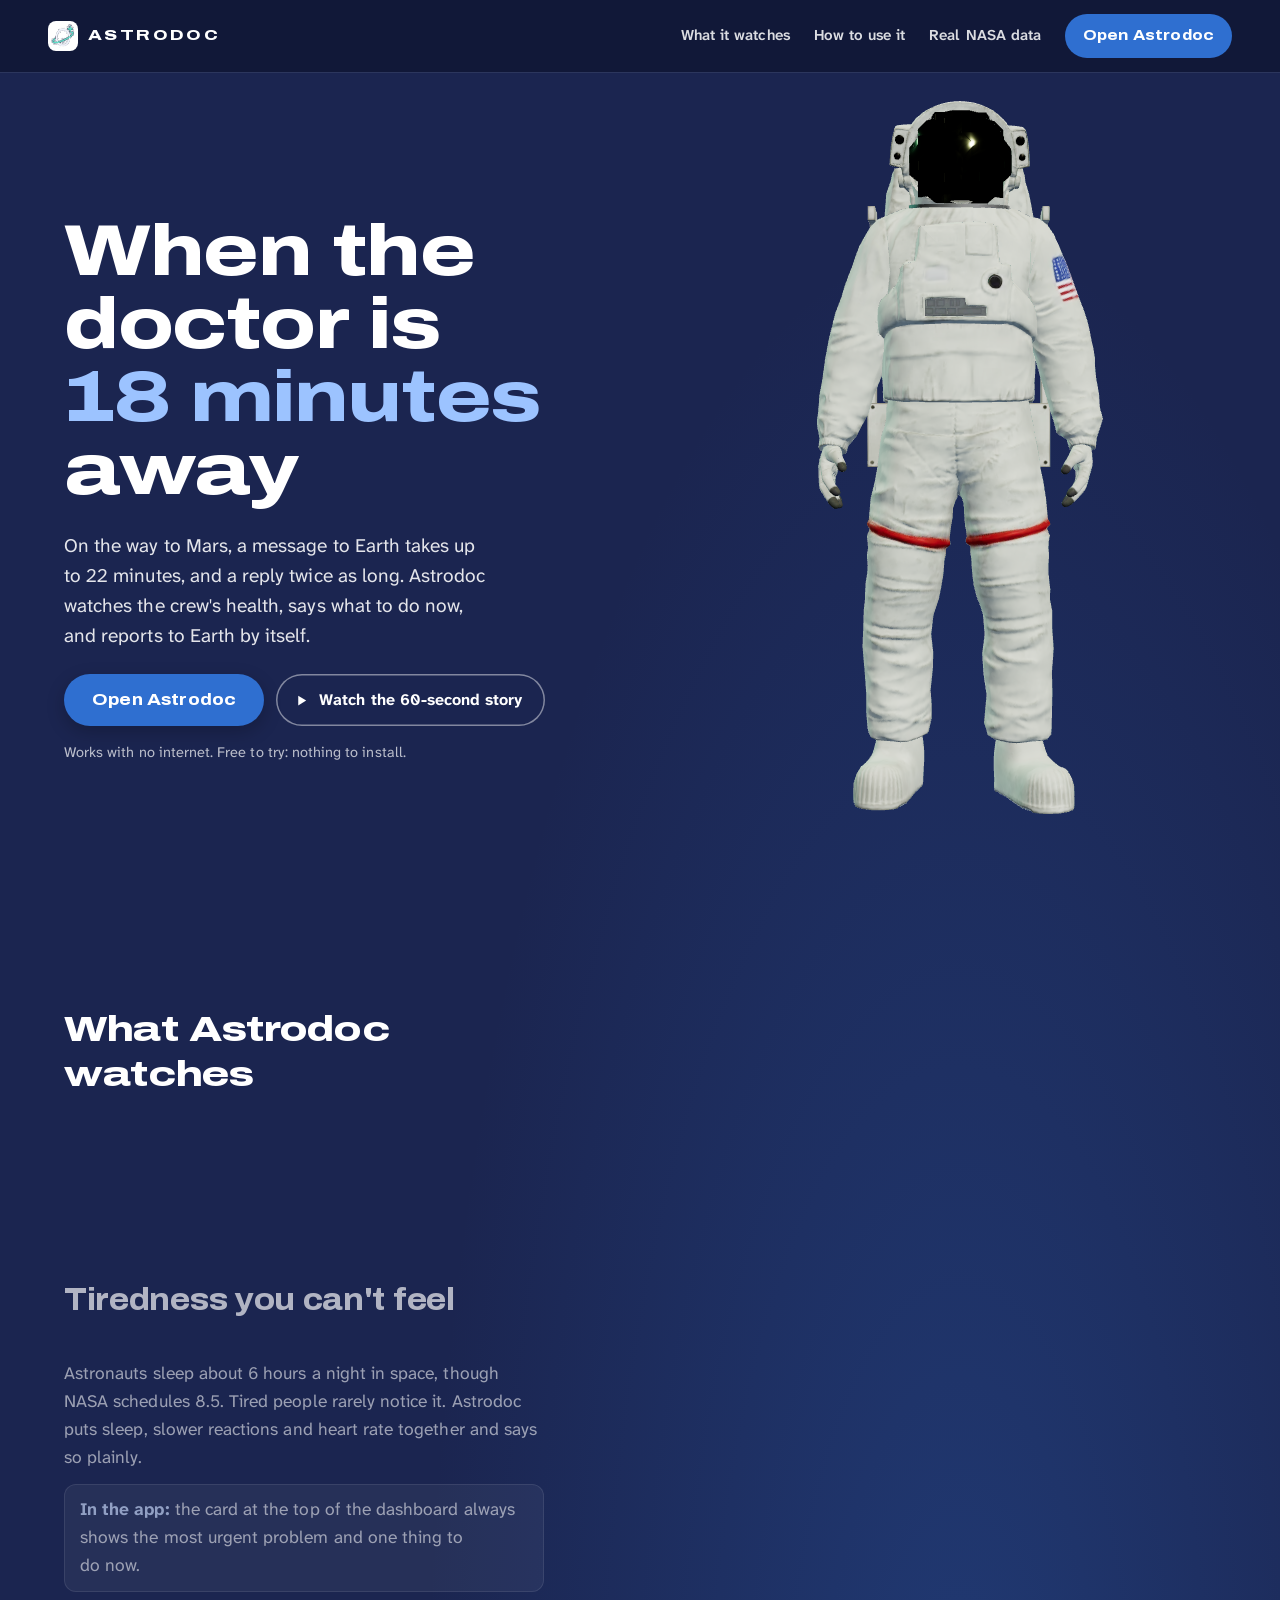
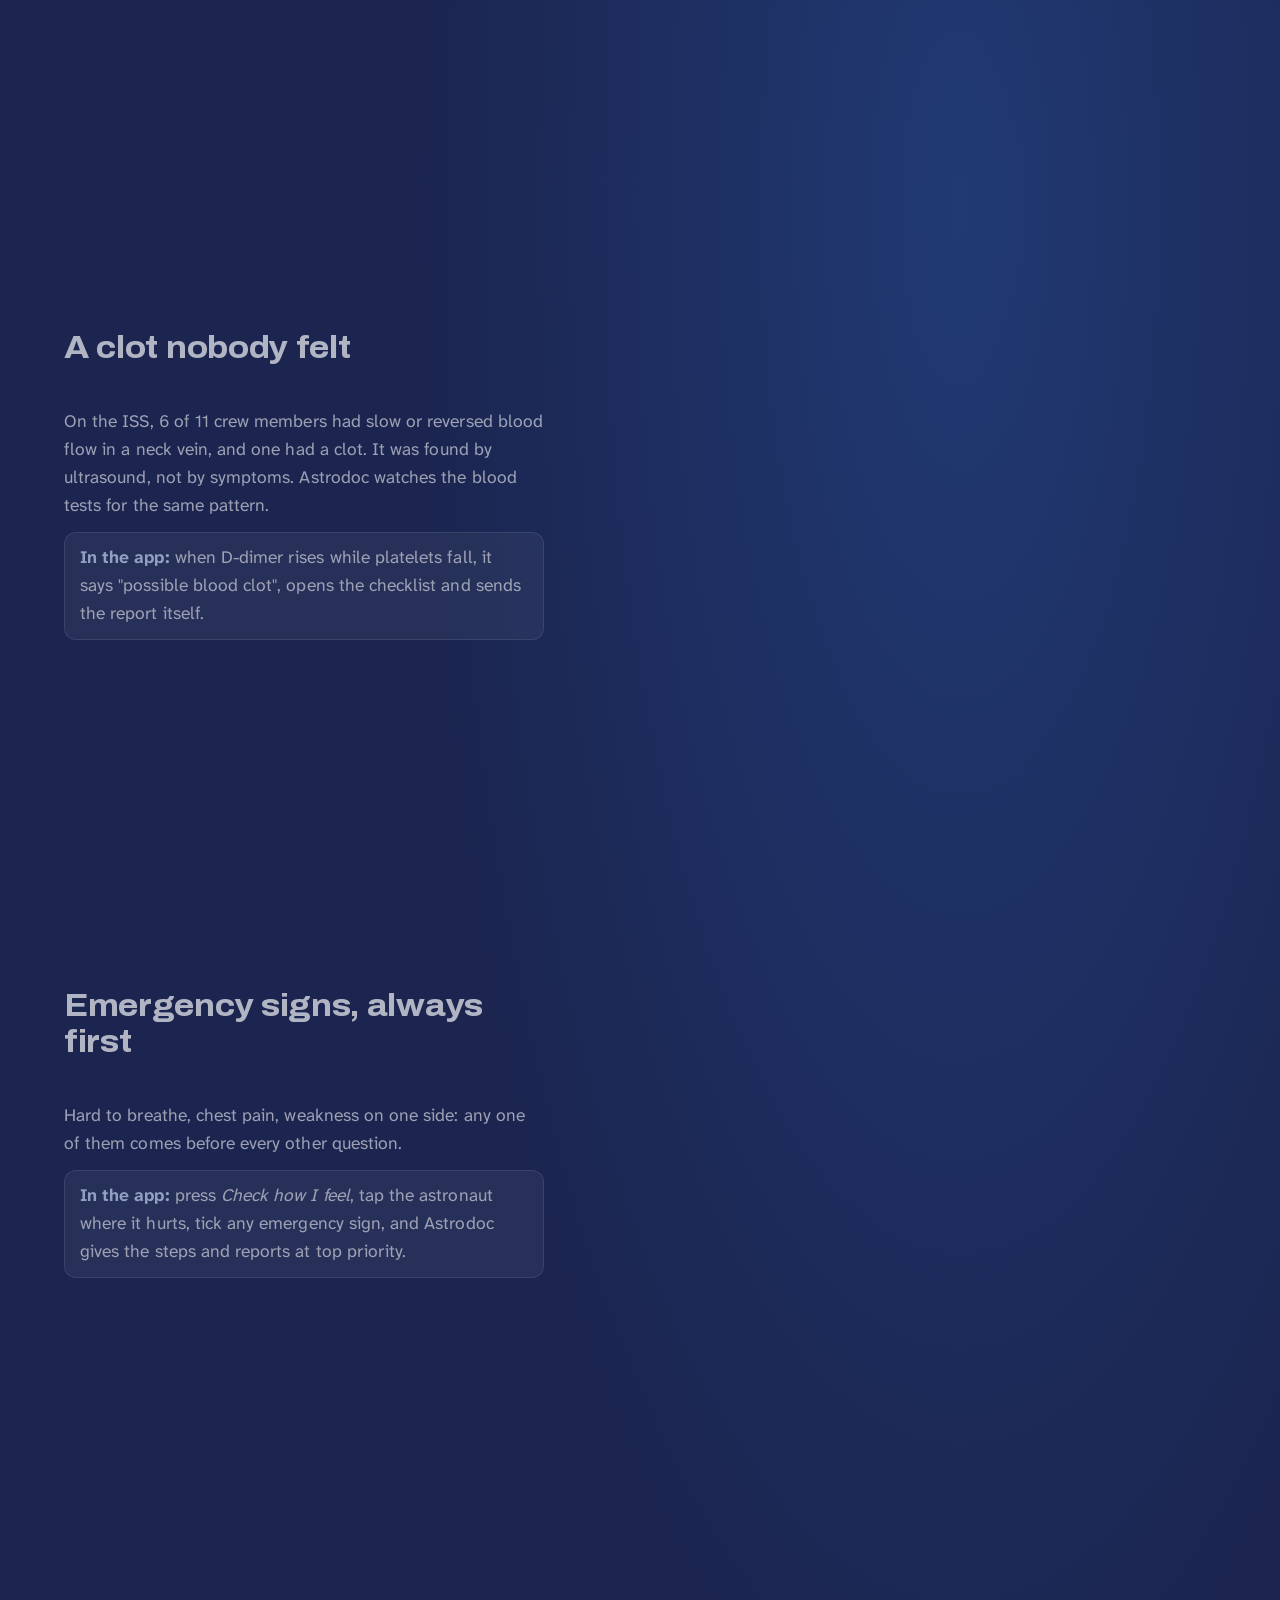
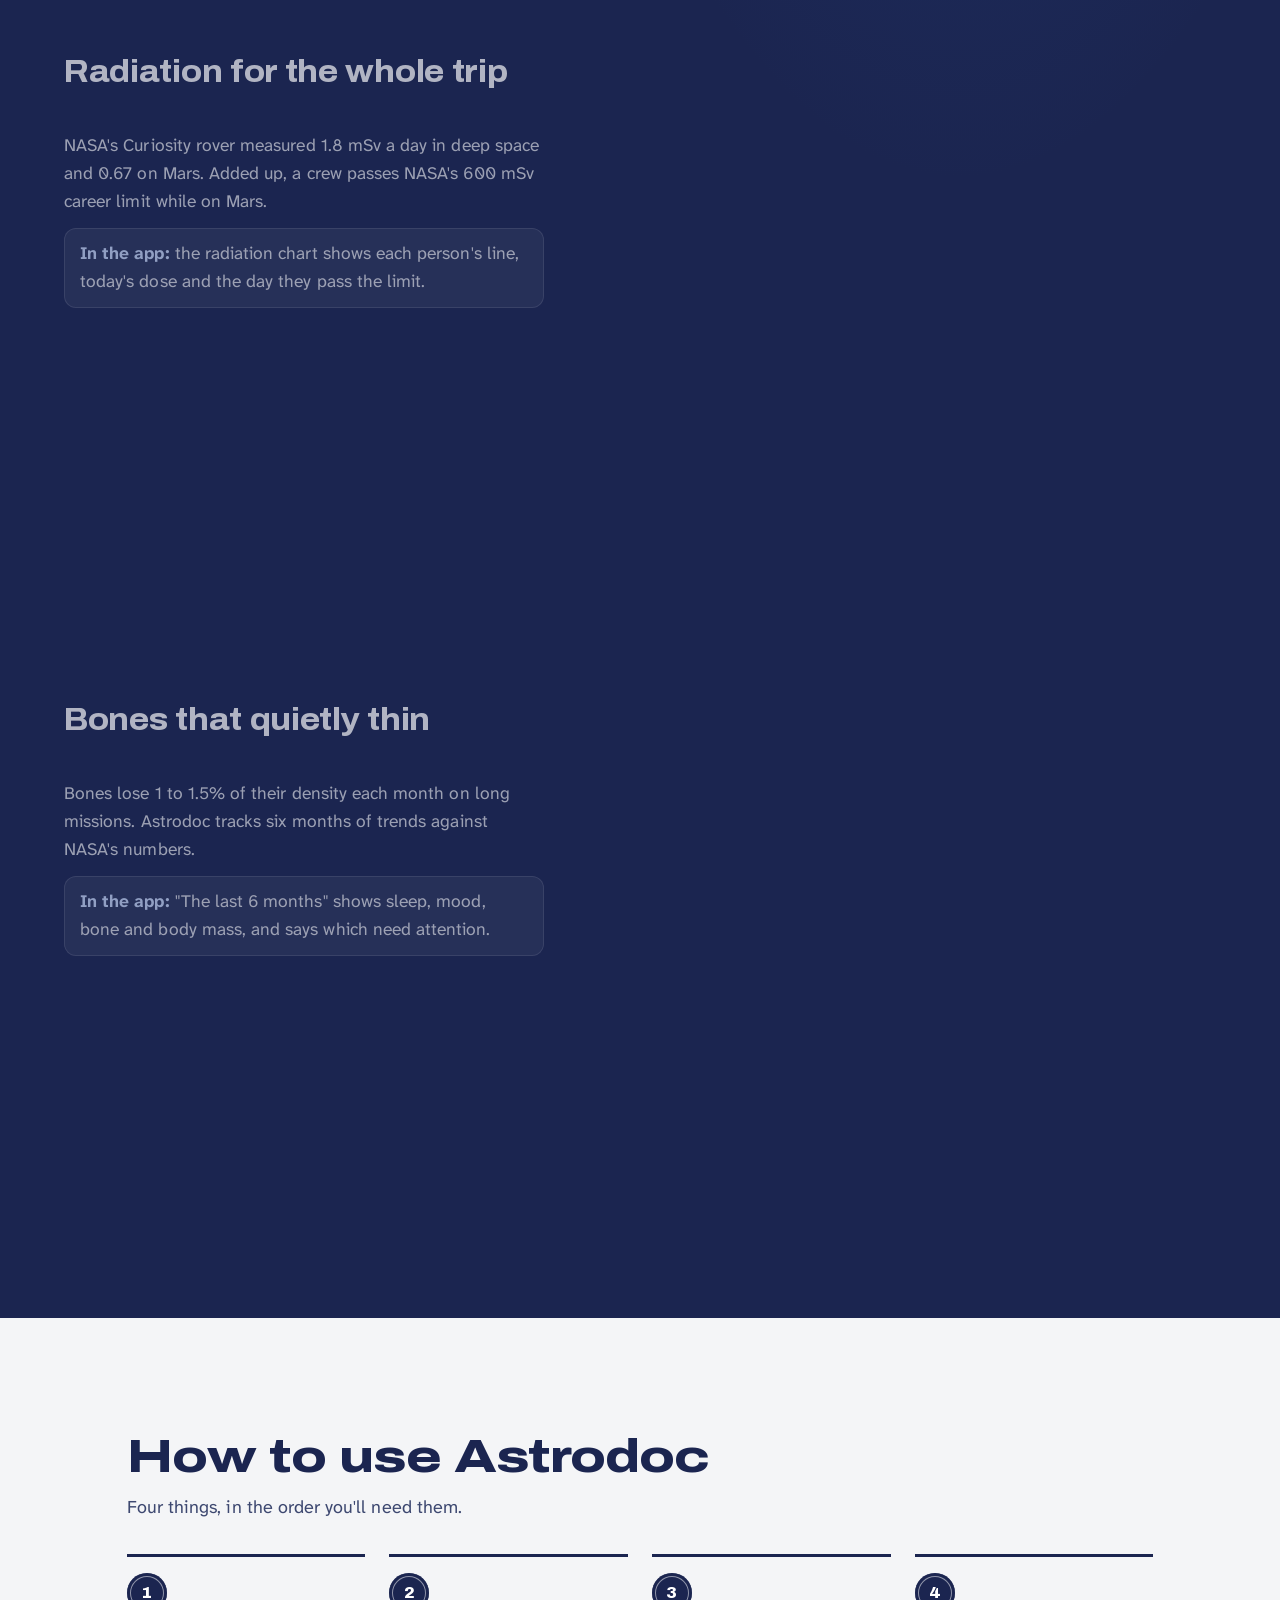
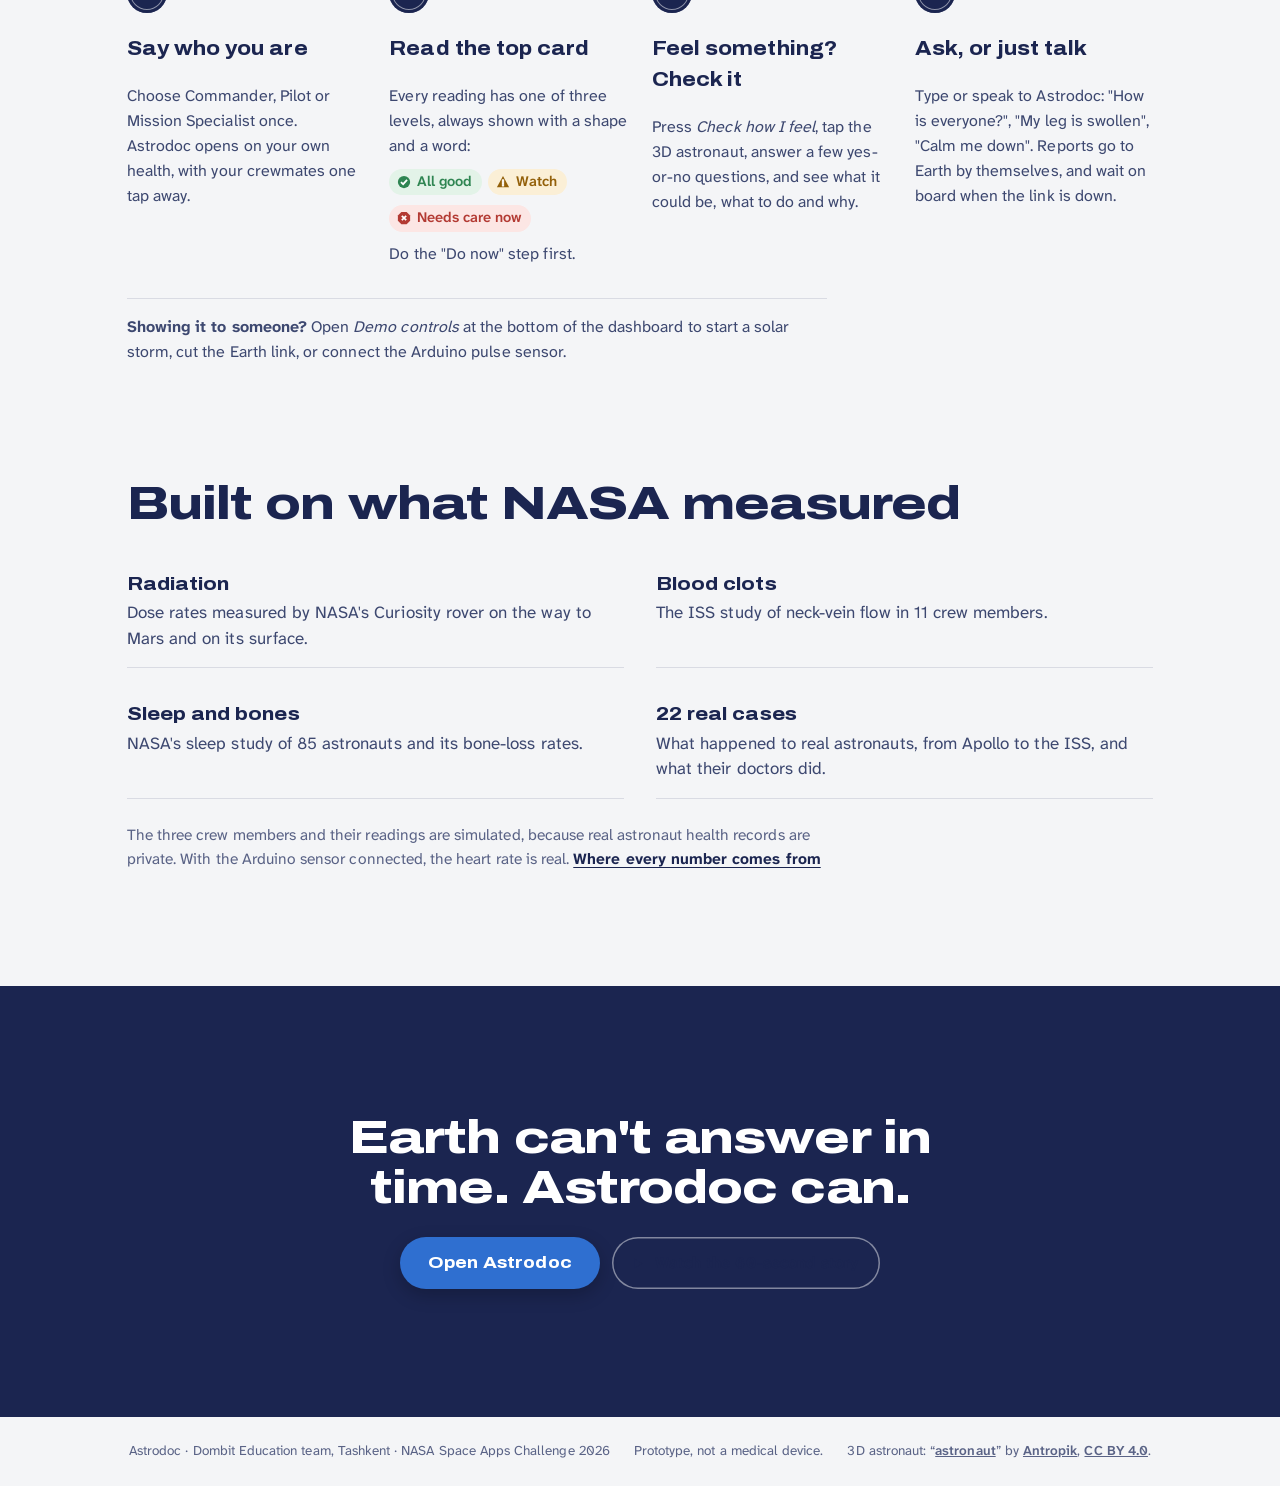
==== commit 895464db: "landing page working" ====
--- a/index.html
+++ b/index.html
@@ -2,6 +2,8 @@
 <html lang="en">
 <head>
   <meta charset="UTF-8">
+  <!-- First visit: the introduction comes first (landing.html). Opening the app from it marks it seen. -->
+  <script>try { if (!localStorage.getItem("astrodoc-intro-seen") && !/[?&](app|story)\b/.test(location.search)) location.replace("landing.html"); } catch (e) {}</script>
   <meta name="viewport" content="width=device-width, initial-scale=1">
   <title>Astrodoc</title>
   <meta name="theme-color" content="#f3f6fa">
@@ -13,7 +15,7 @@
   <link rel="stylesheet" href="check.css">
   <link rel="stylesheet" href="type.css">
   <link rel="stylesheet" href="bodymap.css">
-  <link rel="stylesheet" href="polish.css?v=r12">
+  <link rel="stylesheet" href="polish.css?v=r13">
   <link rel="stylesheet" href="patch.css?v=1">
 </head>
 <body class="choosing">
@@ -150,12 +152,12 @@
   <script src="sidebar.js?v=patch1"></script>
   <script src="mood.js?v=r8"></script>
   <script src="dose.js?v=r8"></script>
-  <script src="history.js?v=r11"></script>
+  <script src="history.js?v=r14"></script>
   <script src="app.js?v=r8"></script>
   <script src="sensor.js?v=r8"></script>
   <script src="assets/js/body3d.js" defer></script>
   <script src="bodymap.js?v=r8" defer></script>
   <script src="mission.js?v=r11" defer></script>
-  <script src="story.js?v=r11" defer></script>
+  <script src="story.js?v=r14" defer></script>
 </body>
 </html>
--- a/polish.css
+++ b/polish.css
@@ -462,3 +462,14 @@
   .rp-table td { display: block; padding: 2px 0; border: none; }
   .rp-table td .status { margin: 2px 0; }
 }
+
+/* ---------- Chat page: one crew picker, tabs that fit a phone, "run it again" ---------- */
+.c-about.is-label { cursor: default; pointer-events: none; }
+.c-about.is-label svg { display: none; }
+.c-again { margin-left: 6px; min-height: 32px; padding: 2px 10px; border: none; border-radius: var(--r-pill); background: rgba(27, 37, 80, .08); color: var(--ink); font: inherit; font-weight: 600; cursor: pointer; pointer-events: auto; }
+.c-again:hover { background: rgba(27, 37, 80, .14); }
+@media (max-width: 760px) {
+  .c-mode svg { display: none; }
+  .c-mode { padding-left: 12px; padding-right: 12px; }
+  .c-mode-about { white-space: normal; text-wrap: pretty; text-align: center; }
+}
--- a/patch.css
+++ b/patch.css
@@ -263,3 +263,25 @@
   .bm-items li { grid-template-columns: auto auto; justify-content: start; row-gap: 4px; }
   .bm-items li > span:first-child { grid-column: 1 / -1; }
 }
+
+/* =========================================================
+   CHECK: the radiation panel (dosimeter on the measure step,
+   "Your radiation" on every result). The bar is navy, not a status
+   colour; the status sits in its badge.
+   ========================================================= */
+.k-rad { margin-top: var(--s5); padding: var(--s4) var(--s5); border-radius: var(--r-xl); background: #fff; box-shadow: var(--shadow), 0 0 0 1px var(--edge); }
+.k-rad-head { display: flex; align-items: center; justify-content: space-between; gap: var(--s3); }
+.k-rad h2 { font-family: var(--font-display); font-stretch: 112%; font-weight: 750; font-size: 19px; }
+.k-rad-num { margin-top: var(--s2); font-size: 15.5px; color: var(--ink-soft); font-variant-numeric: tabular-nums; }
+.k-rad-num b { font-family: var(--font-display); font-size: 32px; font-weight: 700; color: var(--ink); margin-right: 4px; letter-spacing: -.01em; }
+.k-rad-num span { color: var(--muted); }
+.k-rad-bar { position: relative; height: 12px; margin-top: var(--s3); border-radius: 999px; background: var(--sunk); box-shadow: inset 0 0 0 1px var(--edge); overflow: hidden; }
+.k-rad-bar span { position: absolute; inset: 0 auto 0 0; border-radius: inherit; background: var(--twill); }
+.k-rad-bar i { position: absolute; top: 0; bottom: 0; width: 2px; background: #fff; opacity: .9; }
+.k-rad-line { margin-top: var(--s3); font-size: 16px; color: var(--ink); max-width: 64ch; }
+.k-rad-facts { margin: var(--s4) 0 0; display: grid; grid-template-columns: repeat(3, minmax(0, 1fr)); gap: var(--s4); border-top: 1px solid var(--edge); padding-top: var(--s3); }
+.k-rad-facts dt { font-size: 14px; color: var(--muted); }
+.k-rad-facts dd { margin: 2px 0 0; font-family: var(--font-display); font-weight: 700; font-size: 17px; color: var(--ink); font-variant-numeric: tabular-nums; }
+.k-rad-src { margin-top: var(--s3); font-size: 14px; color: var(--muted); }
+.k-rad-src a { font-weight: 600; }
+@media (max-width: 640px) { .k-rad { padding: var(--s4); } .k-rad-facts { grid-template-columns: 1fr; gap: var(--s2); } }
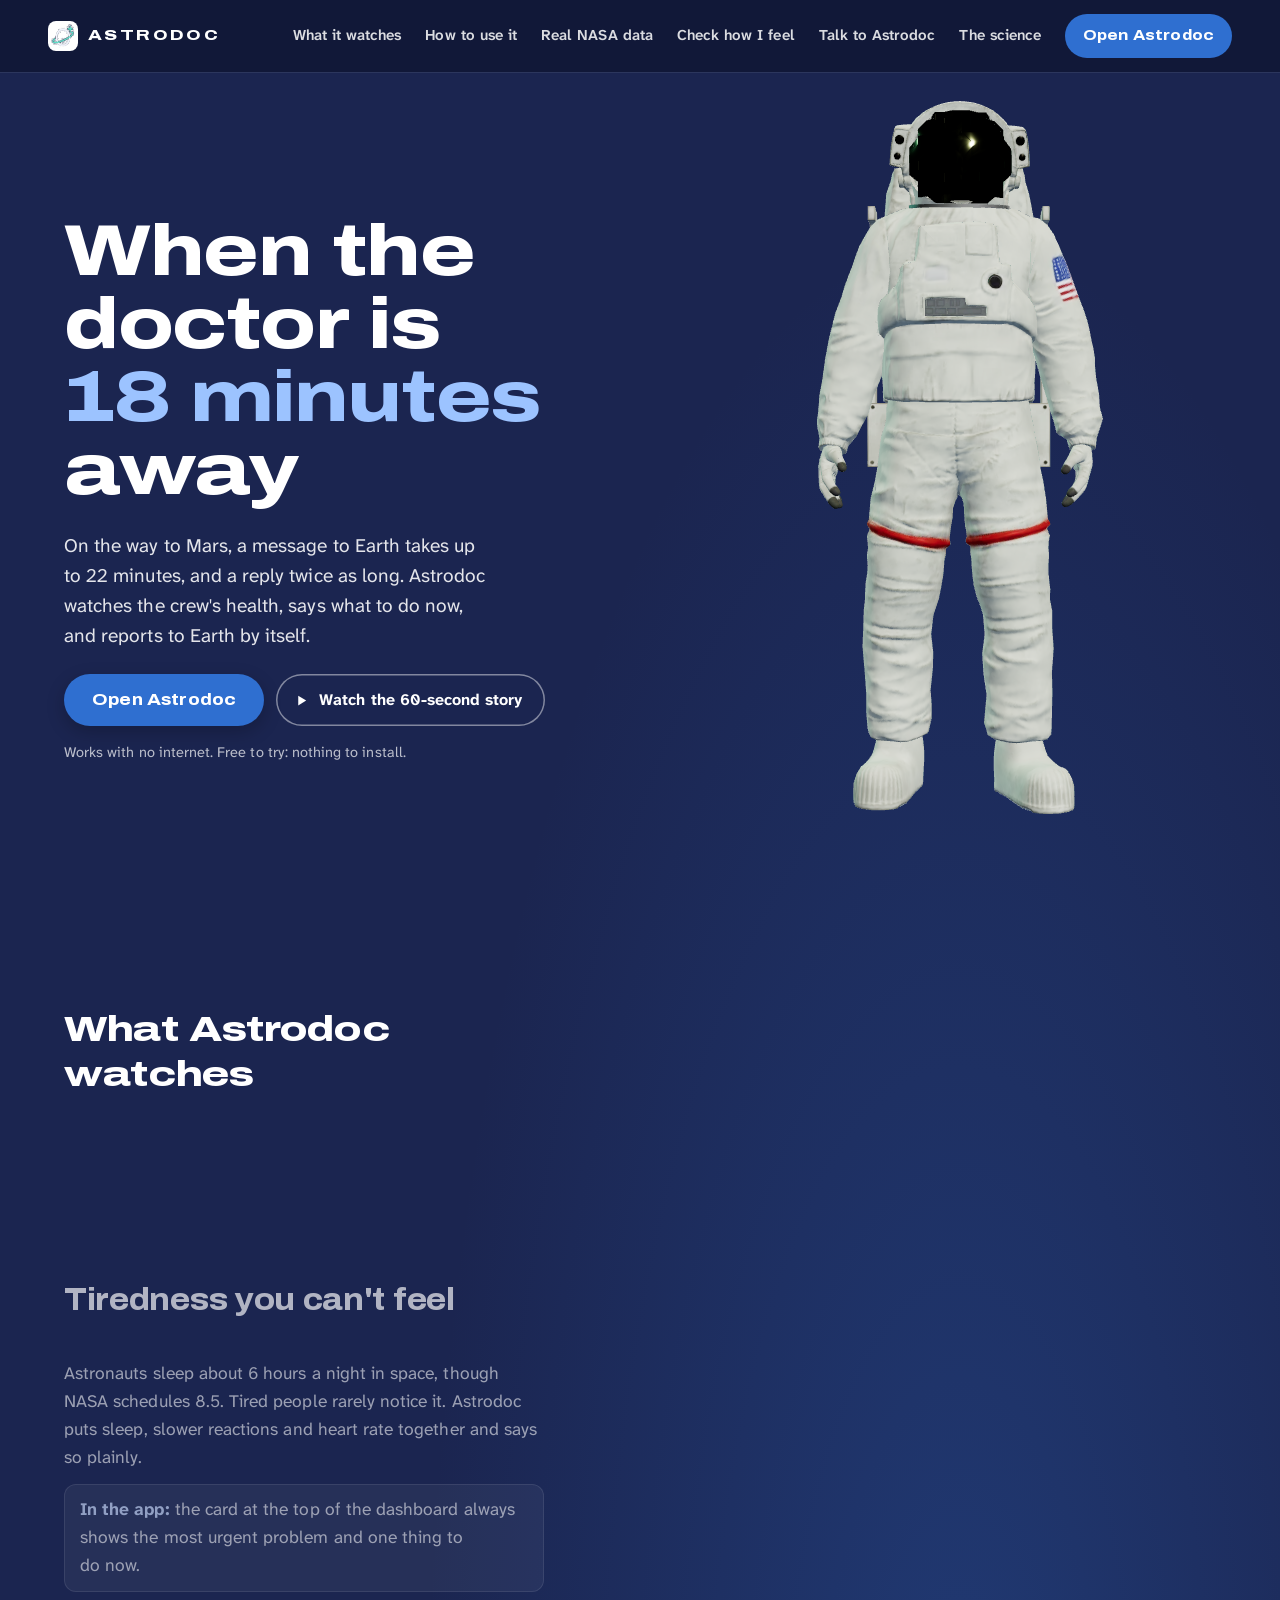
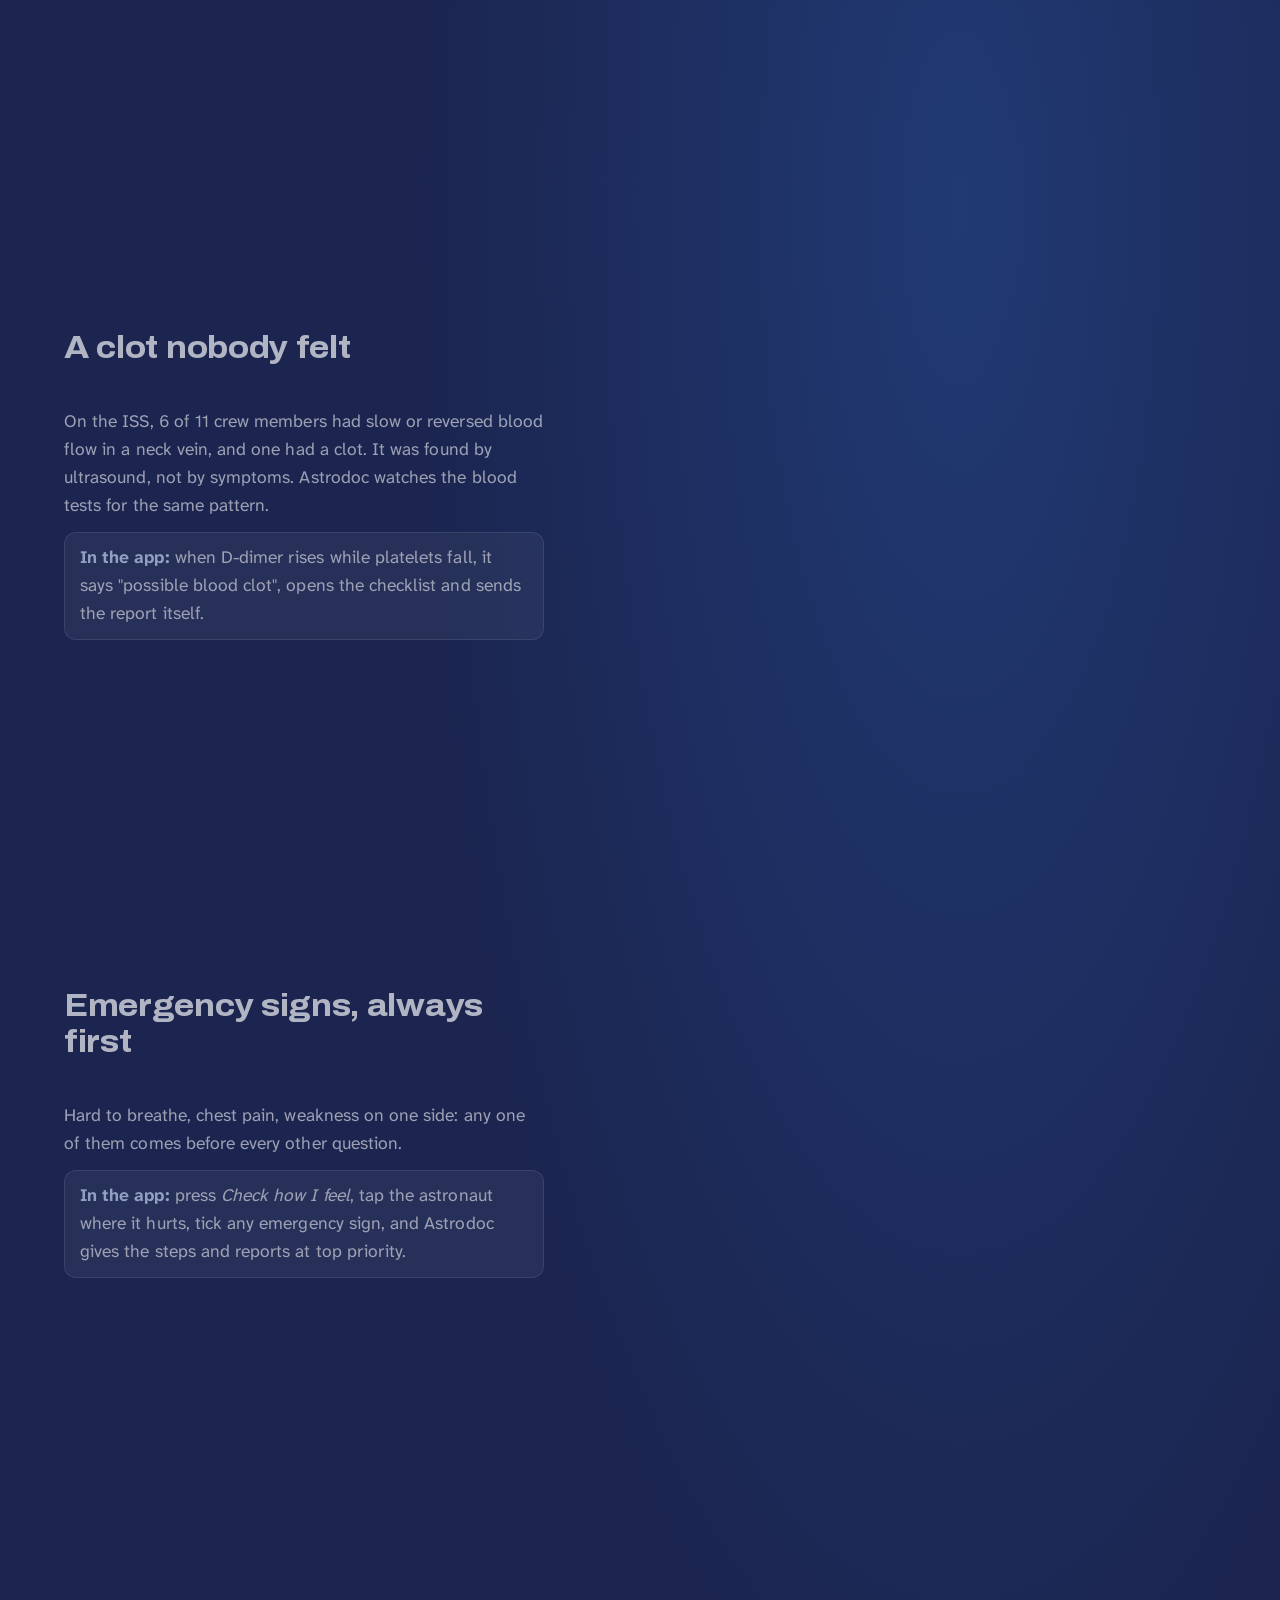
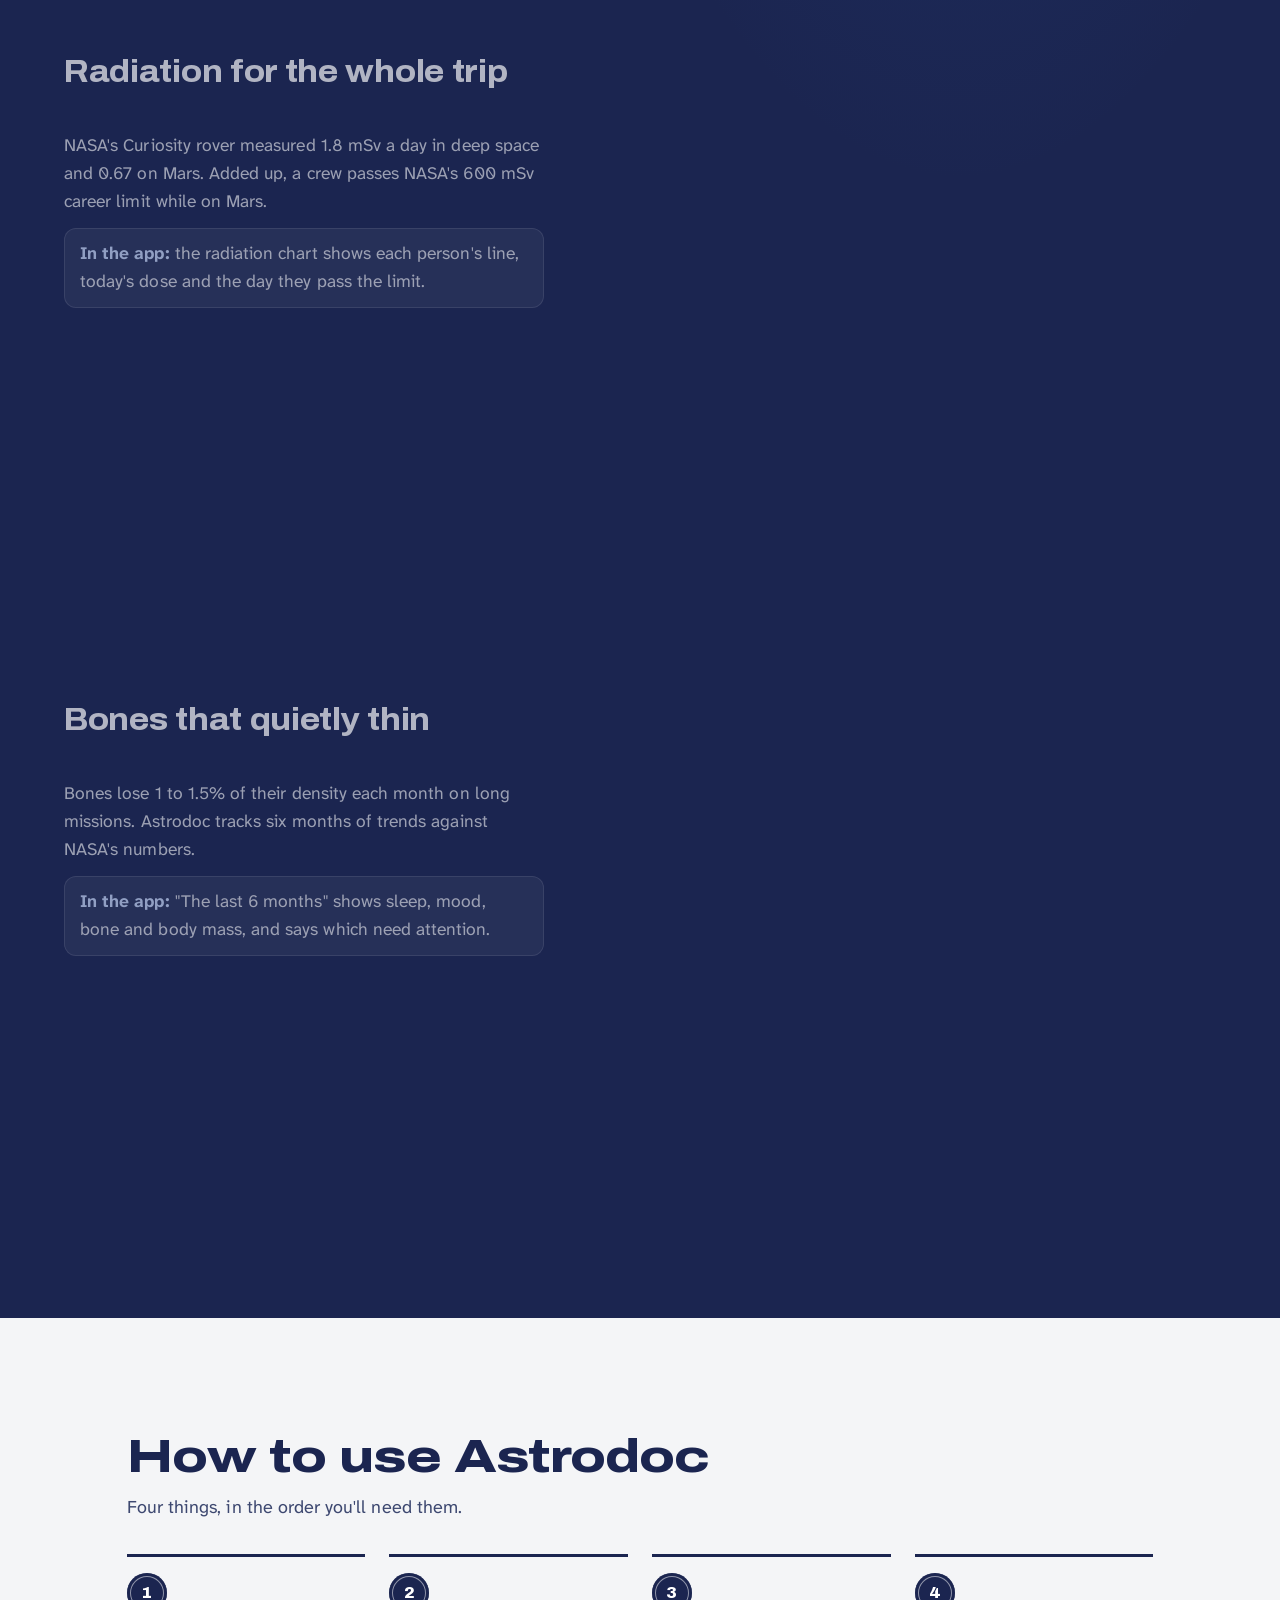
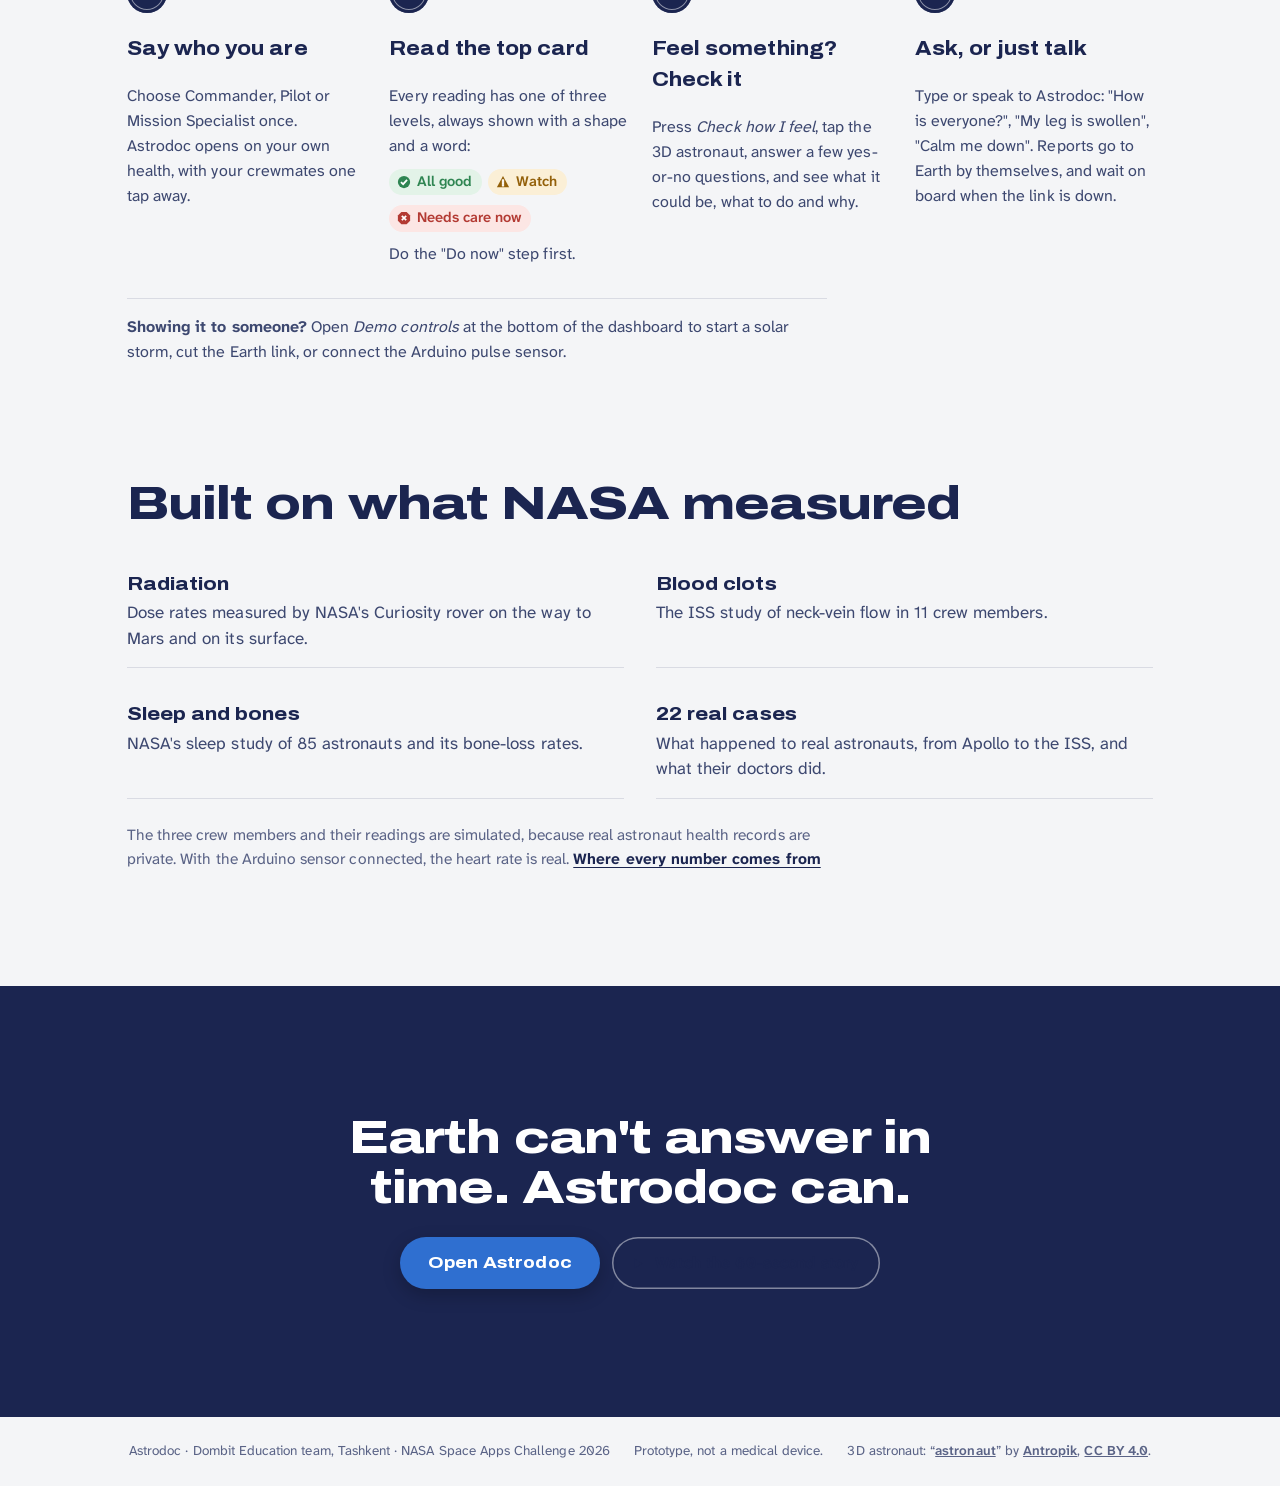
==== commit 4e31aa59: "integrated landing page to the main website" ====
--- a/index.html
+++ b/index.html
@@ -34,6 +34,7 @@
     <p class="muted">Choose once. Astrodoc then opens on your own health, with your crewmates one tap away.</p>
     <!-- Choices are built in app.js -->
     <div class="choices" id="crewSelector"></div>
+    <a class="welcome-intro" href="landing.html">What is Astrodoc? Read the introduction</a>
     <button type="button" class="welcome-story" data-story>New here? Watch the 60-second story</button>
   </section>
 
@@ -145,7 +146,7 @@
   <footer class="foot">
     <span>Astrodoc · Dombit Education · NASA Space Apps Challenge 2026</span>
     <span>Prototype, not a medical device. Crew readings are simulated; radiation rates and astronaut cases are real NASA data. <a href="science.html">Where the numbers come from</a></span>
-    <span class="foot-links"><a href="#guideCard" data-show-guide>How to use Astrodoc</a> · <button class="text-btn small" id="changeUser">Change user</button></span>
+    <span class="foot-links"><a href="landing.html">About Astrodoc</a> · <a href="#guideCard" data-show-guide>How to use Astrodoc</a> · <button class="text-btn small" id="changeUser">Change user</button></span>
   </footer>
 
   <script src="core.js?v=r11"></script>
--- a/patch.css
+++ b/patch.css
@@ -285,3 +285,6 @@
 .k-rad-src { margin-top: var(--s3); font-size: 14px; color: var(--muted); }
 .k-rad-src a { font-weight: 600; }
 @media (max-width: 640px) { .k-rad { padding: var(--s4); } .k-rad-facts { grid-template-columns: 1fr; gap: var(--s2); } }
+
+/* Welcome: the way back to the introduction */
+.welcome-intro { margin-top: var(--s5); font-size: 15.5px; font-weight: 600; color: var(--ink); text-underline-offset: 4px; }
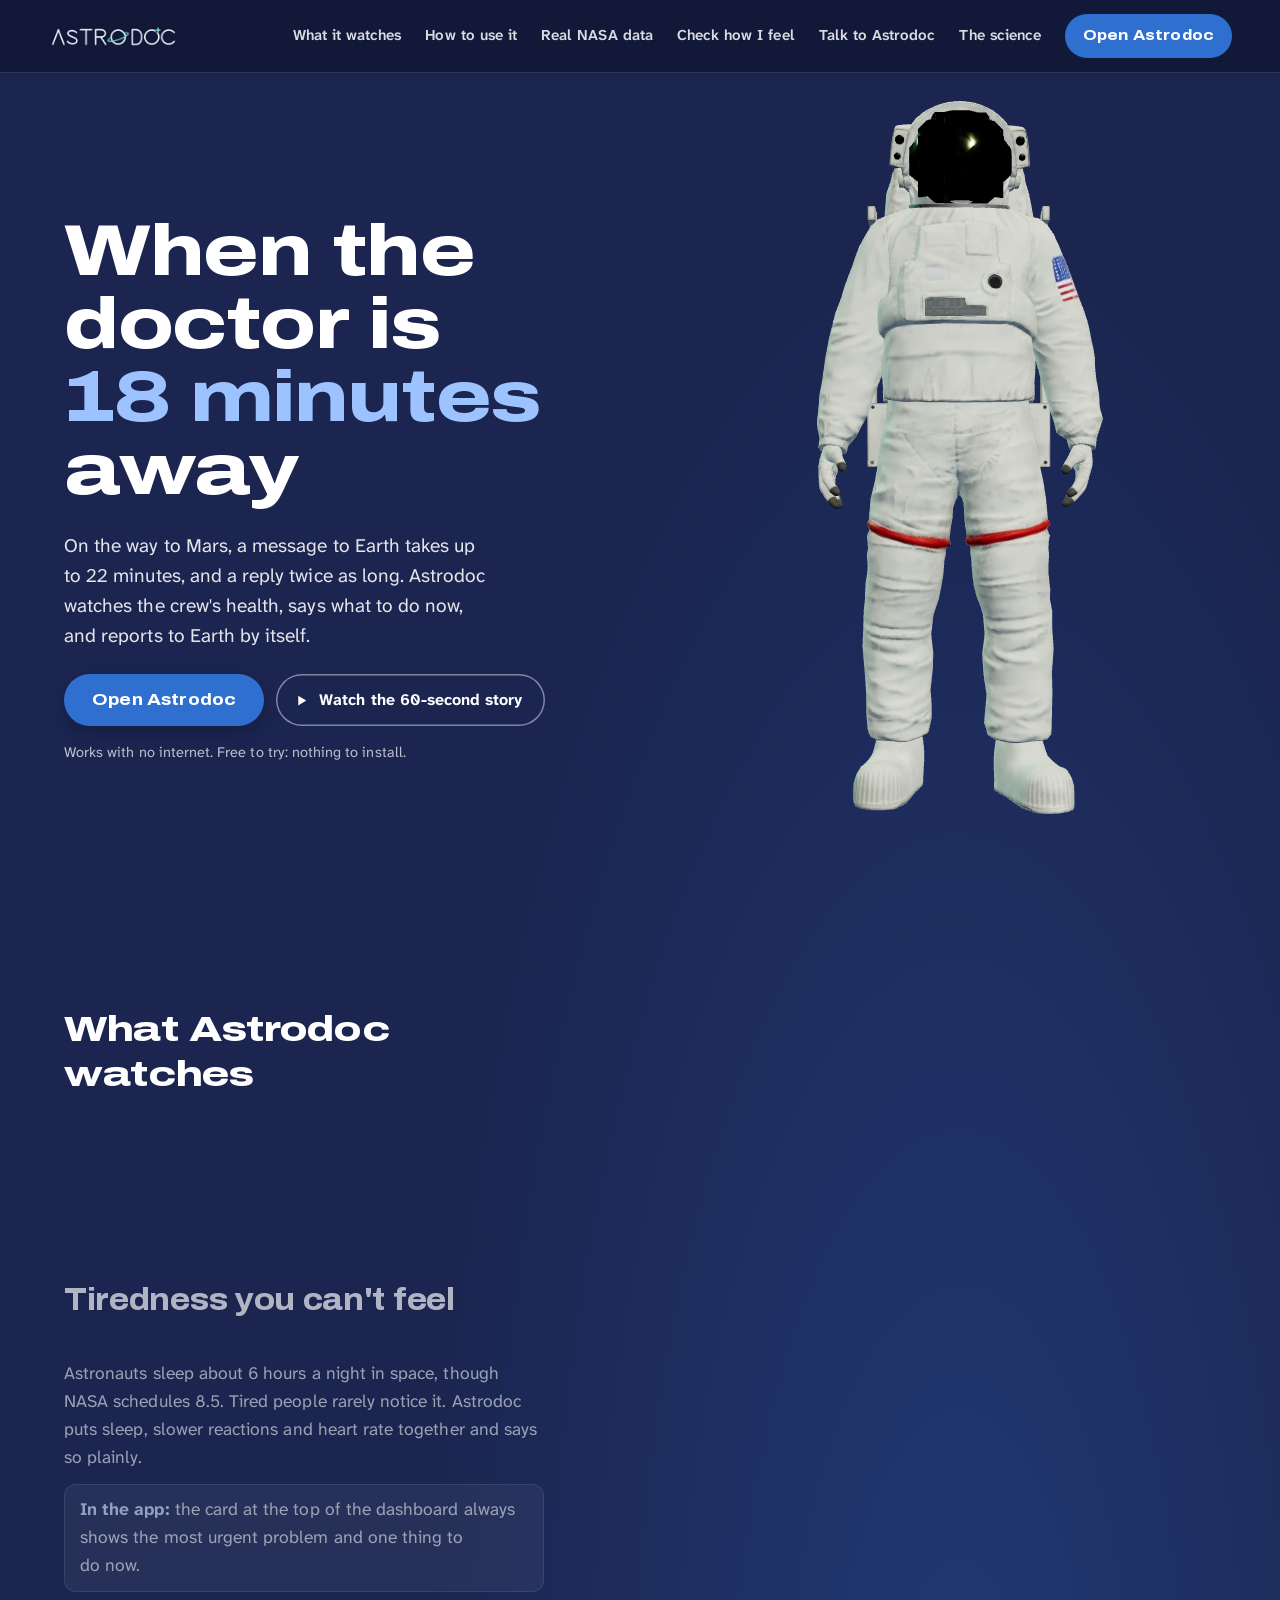
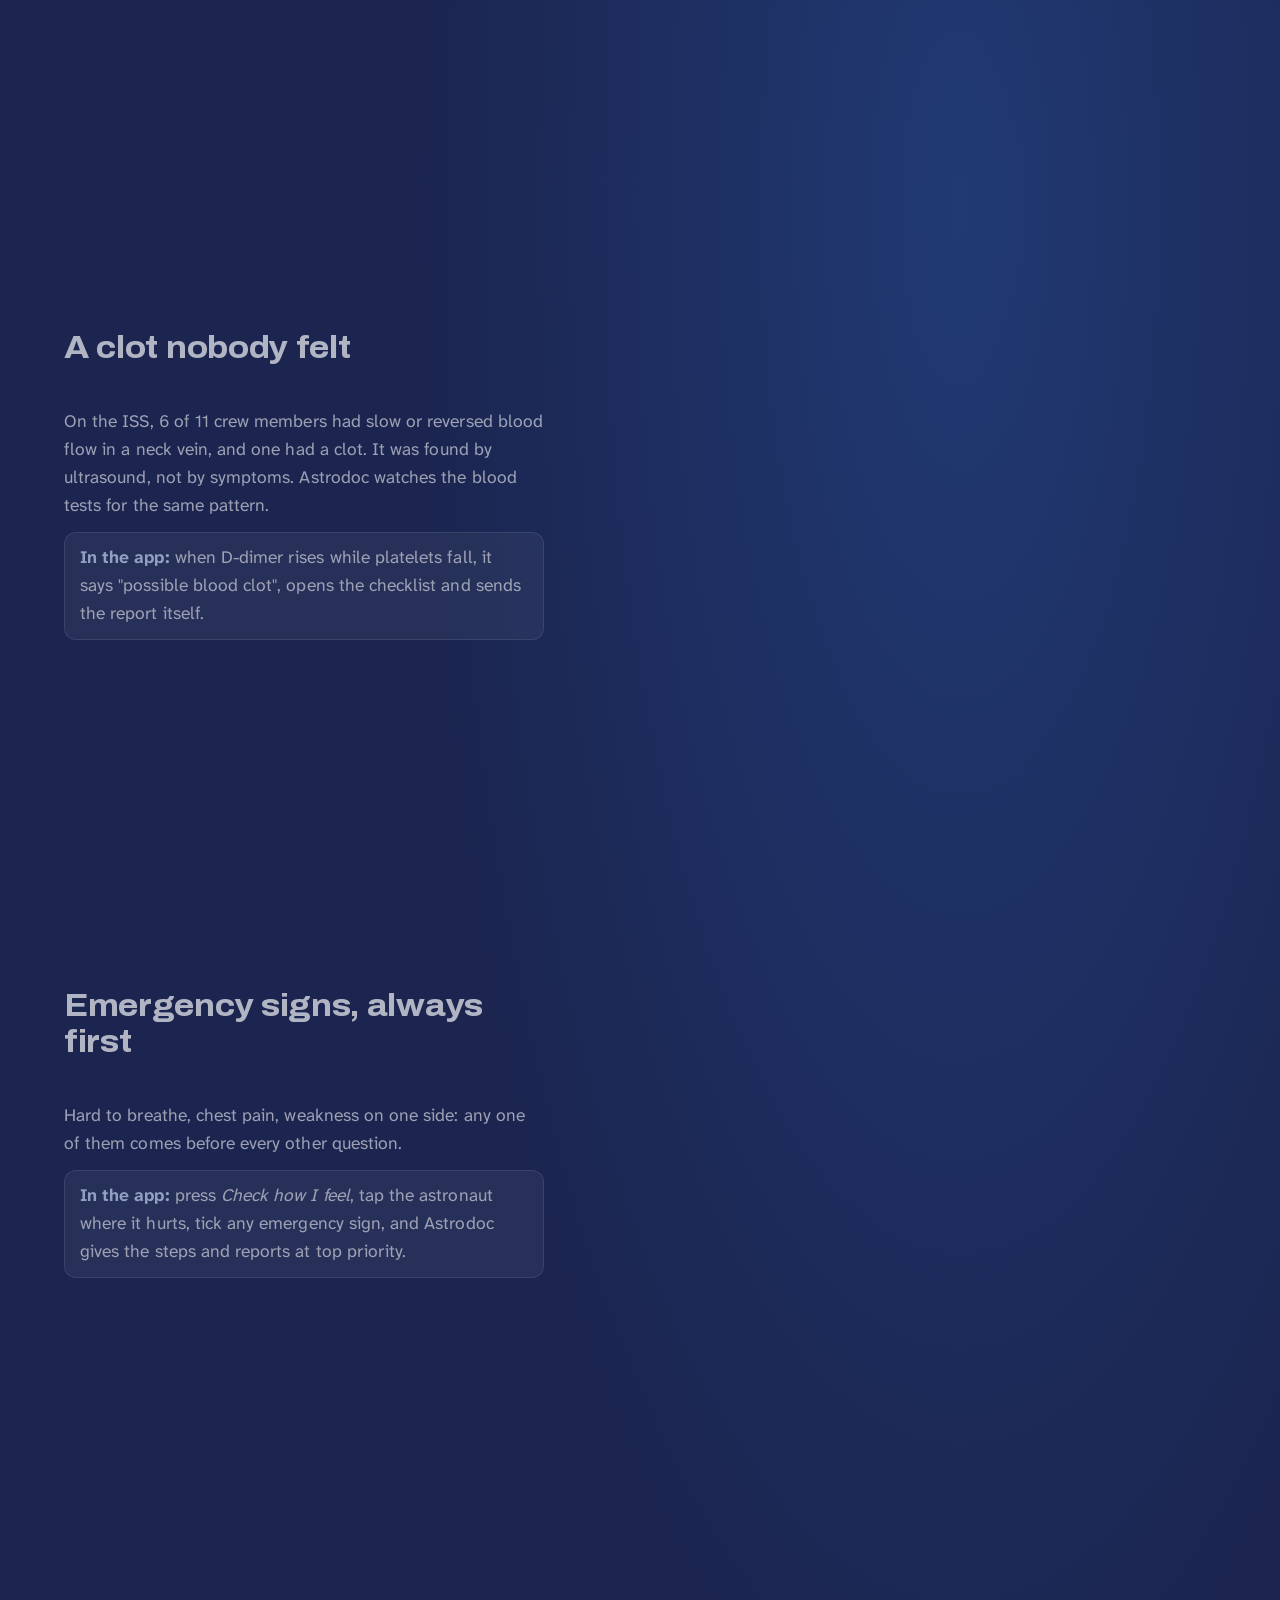
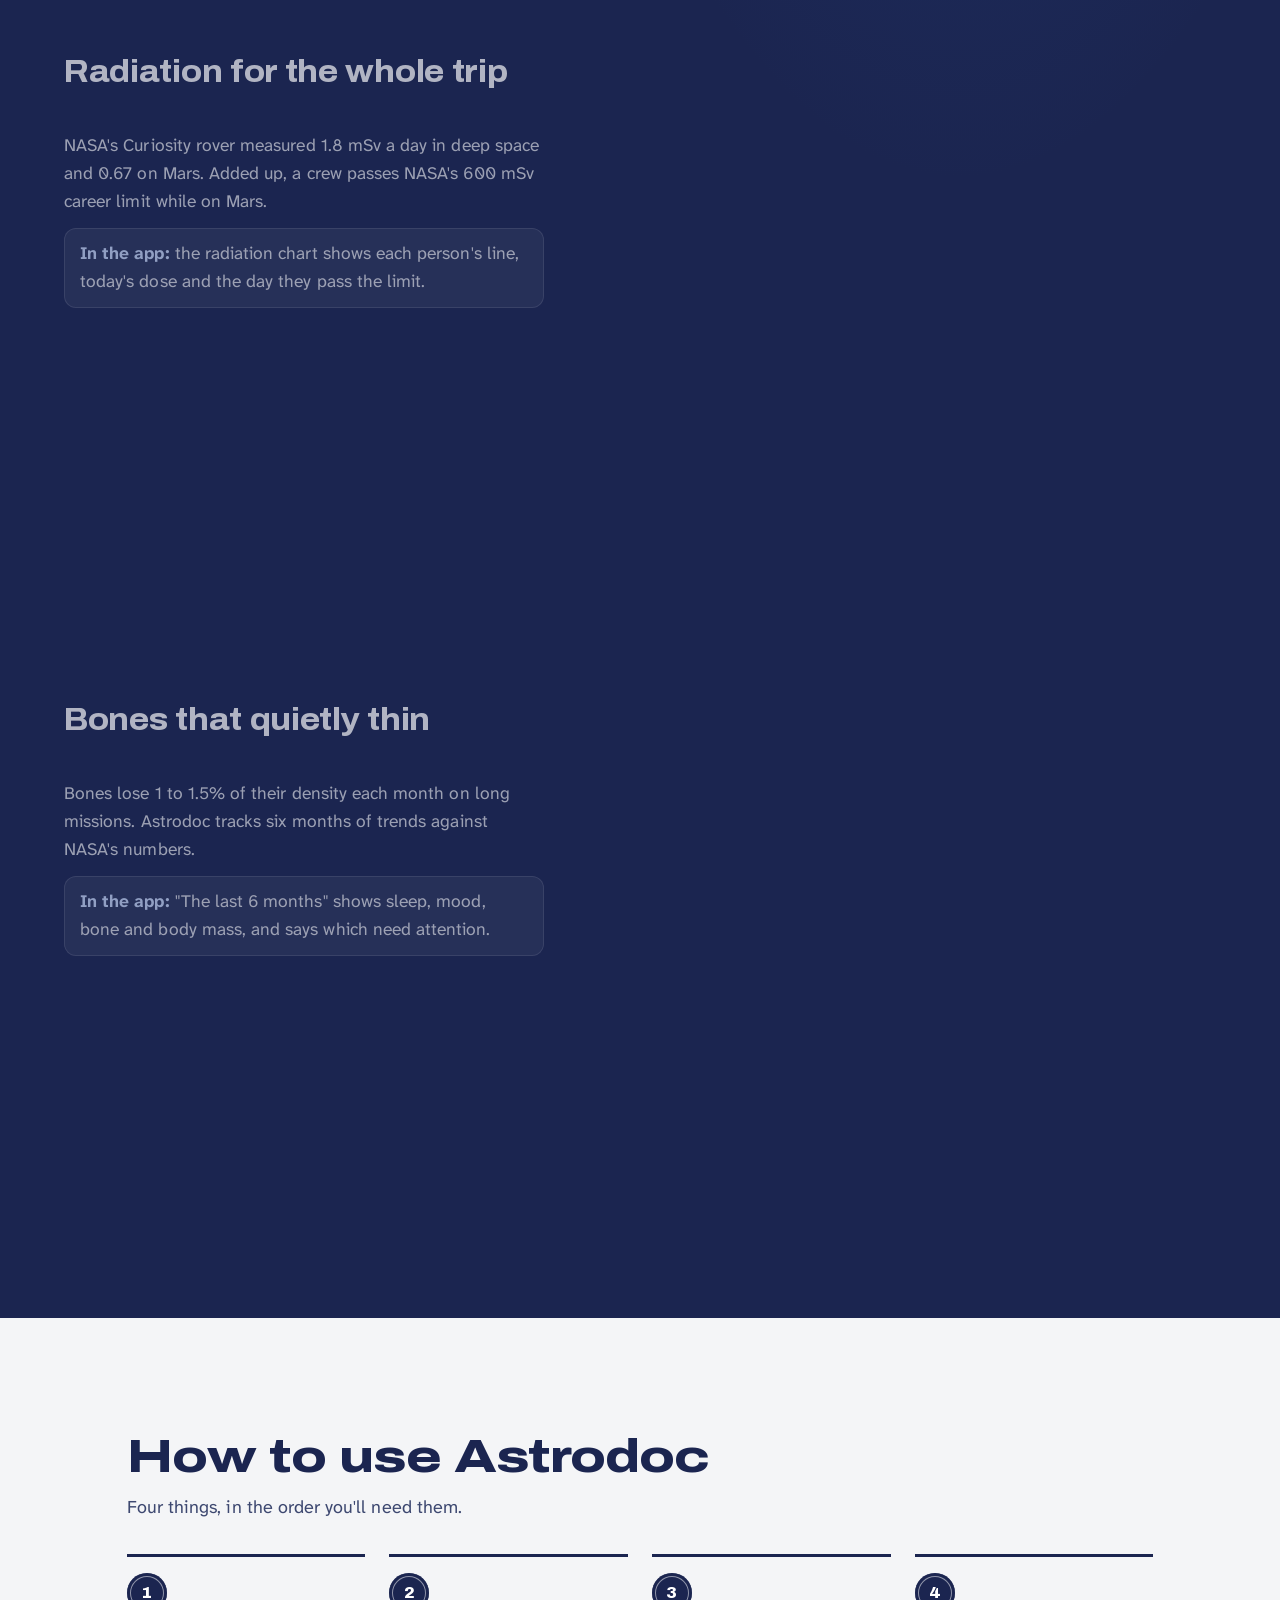
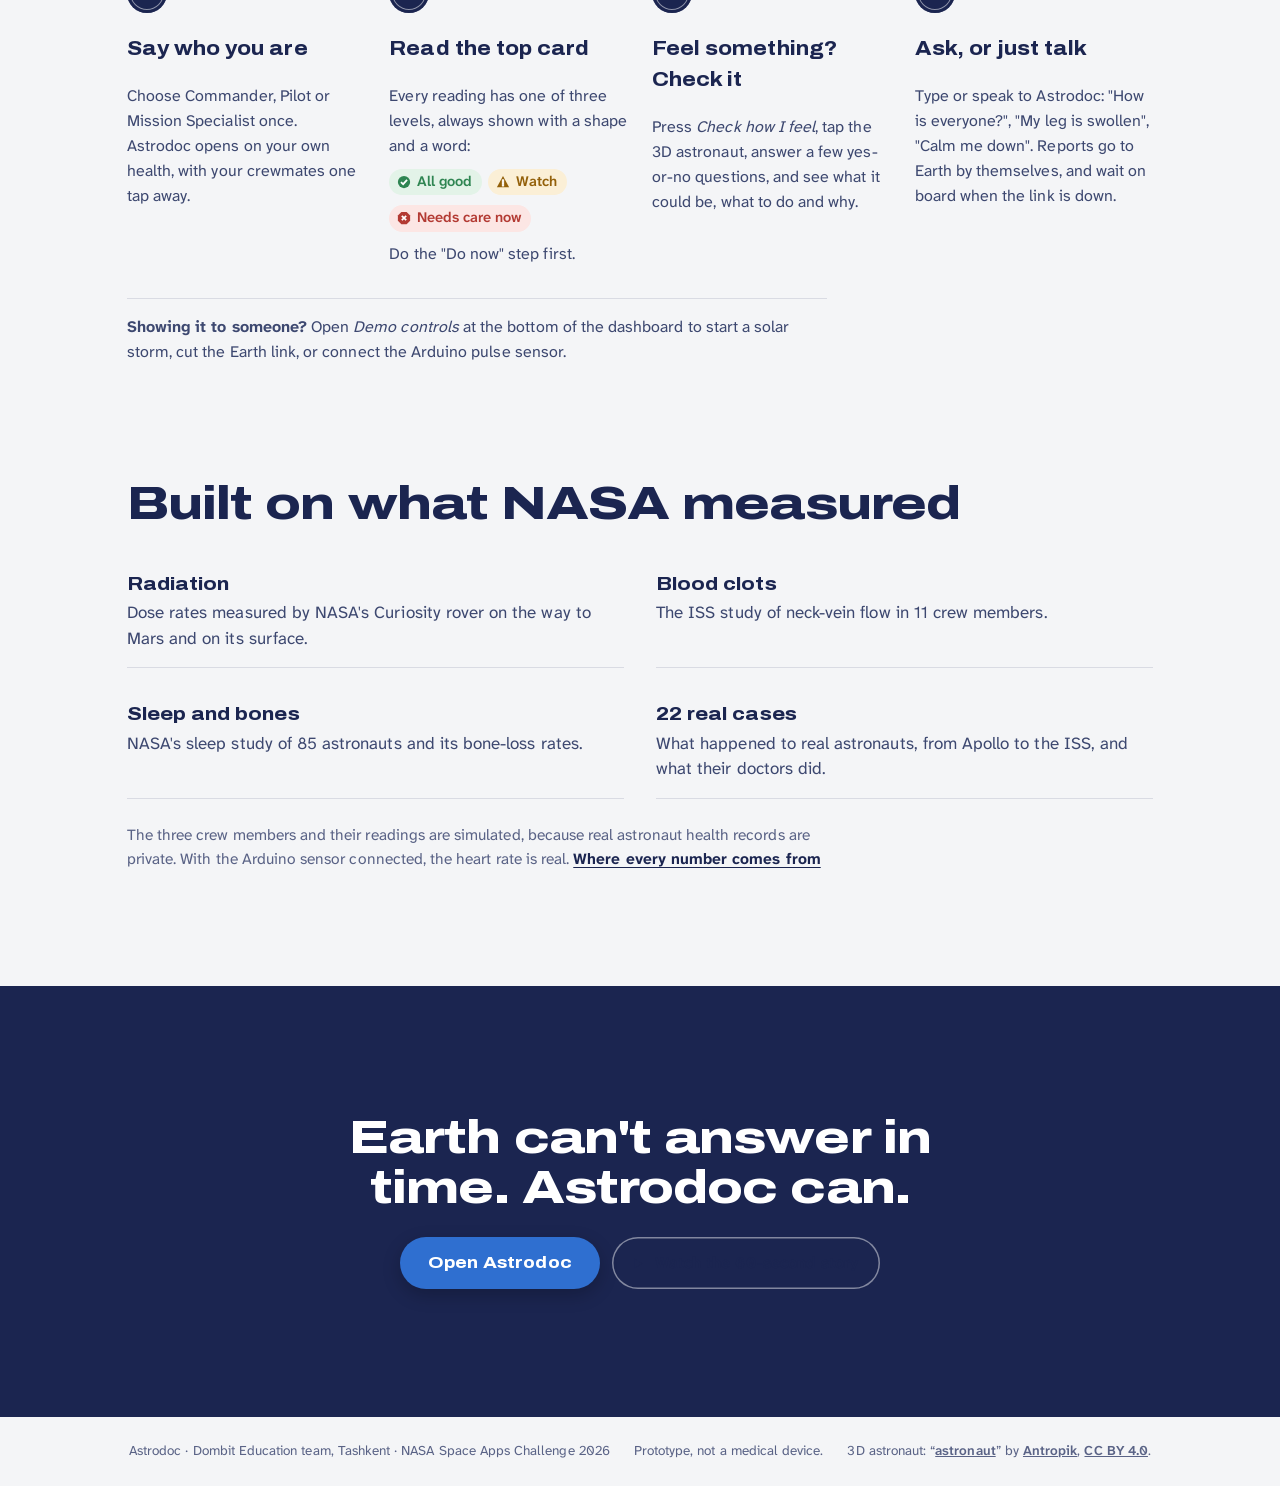
==== commit 97dd0b44: "integrated landing page to the main website" ====
--- a/index.html
+++ b/index.html
@@ -26,8 +26,7 @@
   <!-- ===================== WELCOME: who are you? (asked once) ===================== -->
   <section class="welcome" id="welcome" aria-labelledby="welcomeTitle">
     <span class="brand">
-      <span class="brand-mark"><img src="assets/astrodoc-logo-mark.png" alt=""></span>
-      <span class="brand-name">Astrodoc</span>
+      <img class="brand-logo" src="assets/astrodoc-logo-name.png" alt="Astrodoc">
     </span>
     <p class="welcome-what">Astrodoc keeps a Mars crew healthy when Earth is 20 minutes away: it spots problems early, says what to do now, and reports to Earth by itself.</p>
     <h1 id="welcomeTitle">Who are you?</h1>
@@ -41,8 +40,7 @@
   <!-- ===================== HEADER ===================== -->
   <header class="top">
     <a class="brand" href="index.html">
-      <span class="brand-mark"><img src="assets/astrodoc-logo-mark.png" alt=""></span>
-      <span class="brand-name">Astrodoc</span>
+      <img class="brand-logo" src="assets/astrodoc-logo-name.png" alt="Astrodoc">
     </a>
     <!-- Mission line is built in app.js -->
     <div class="mission" id="missionStrip"></div>
--- a/patch.css
+++ b/patch.css
@@ -288,3 +288,17 @@
 
 /* Welcome: the way back to the introduction */
 .welcome-intro { margin-top: var(--s5); font-size: 15.5px; font-weight: 600; color: var(--ink); text-underline-offset: 4px; }
+
+/* =========================================================
+   THE ORIGINAL ASTRODOC LOGO: the wordmark, planet as the "O".
+   Its letters are white, so on light pages it sits on a navy plate.
+   ========================================================= */
+.brand-logo { display: block; height: 22px; width: auto; }
+.brand:has(.brand-logo) { padding: 10px 16px; border-radius: 12px; background: var(--twill); box-shadow: 0 2px 8px rgba(27, 37, 80, .18); }
+.side .brand:has(.brand-logo), .side-brand { padding: 10px 8px 4px; background: none; box-shadow: none; }
+.side .brand-logo { height: 24px; }
+.welcome .brand:has(.brand-logo) { padding: 14px 22px; border-radius: 14px; }
+.welcome .brand-logo { height: 32px; }
+.ld-brand img.brand-logo { width: auto; height: 24px; padding: 0; background: none; border-radius: 0; }
+.ld-brand { padding: 0 !important; background: none !important; }
+@media (max-width: 640px) { .brand-logo { height: 18px; } .welcome .brand-logo { height: 26px; } }
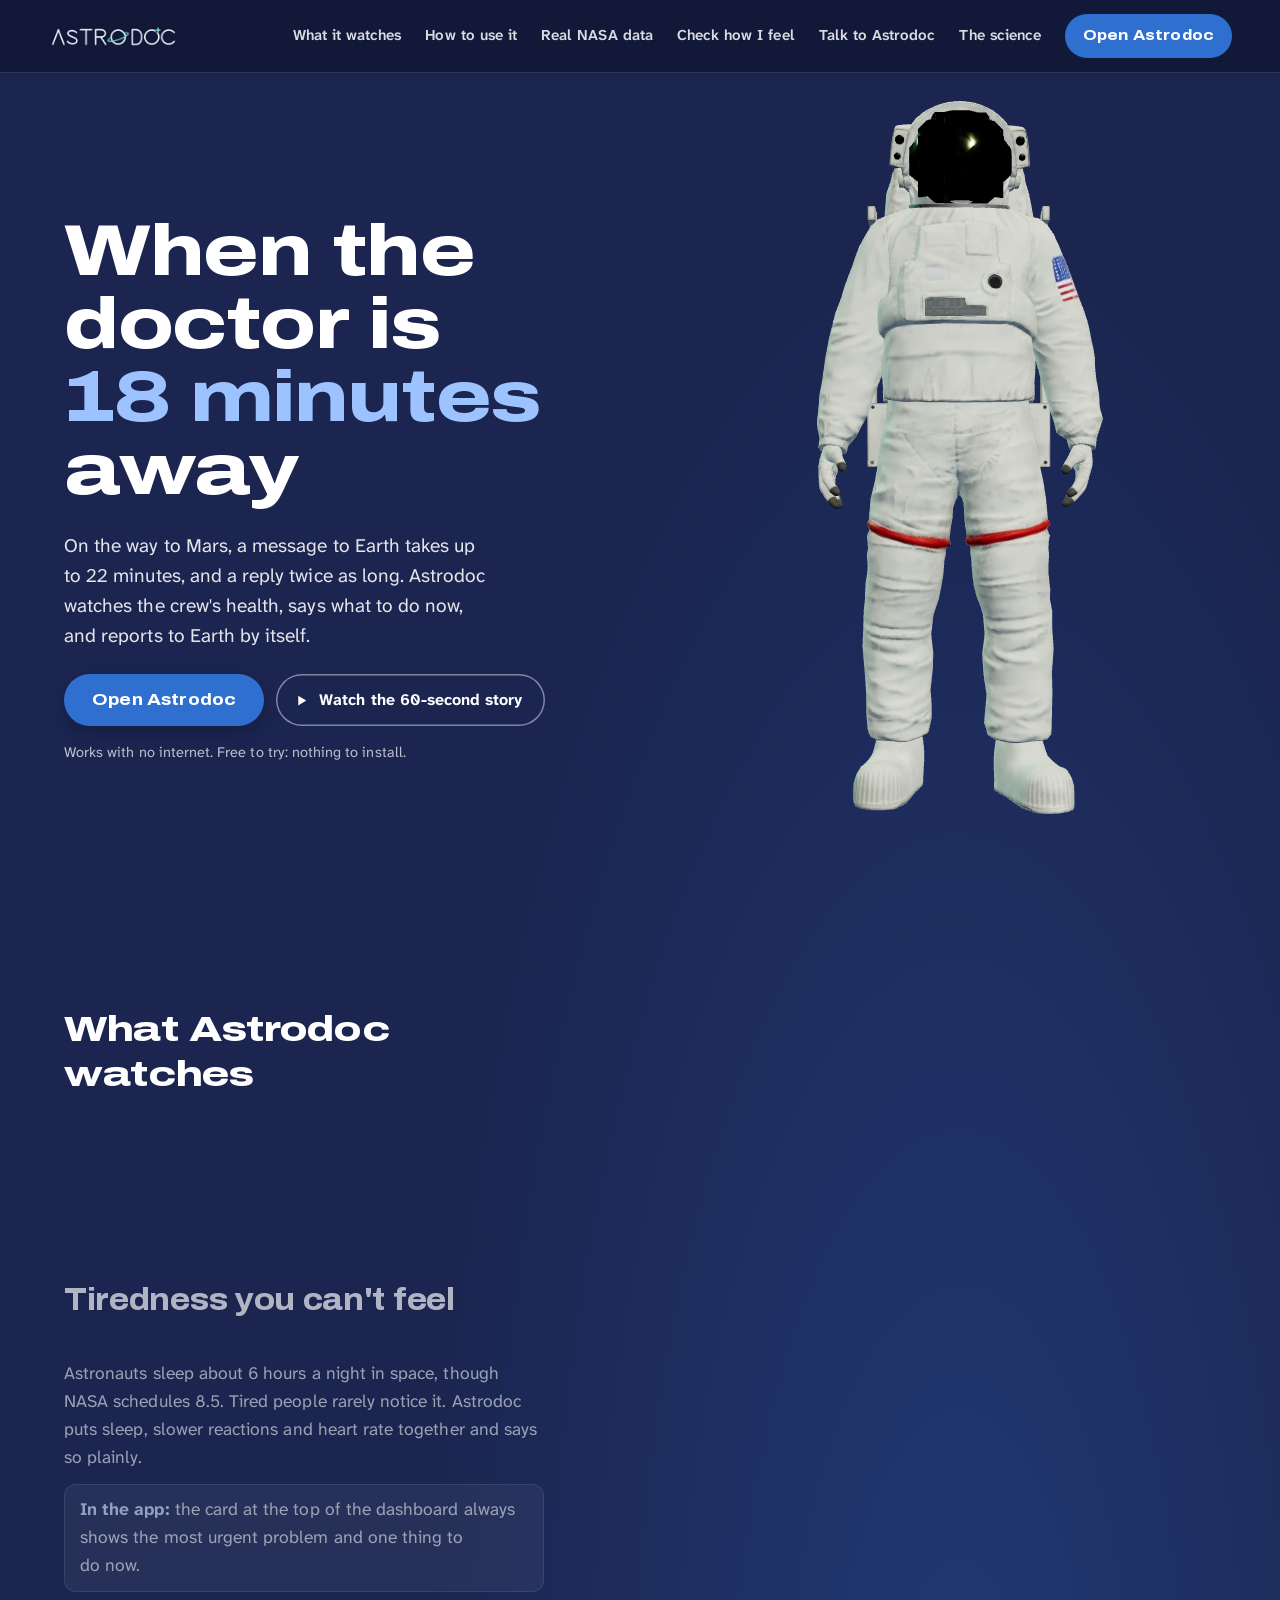
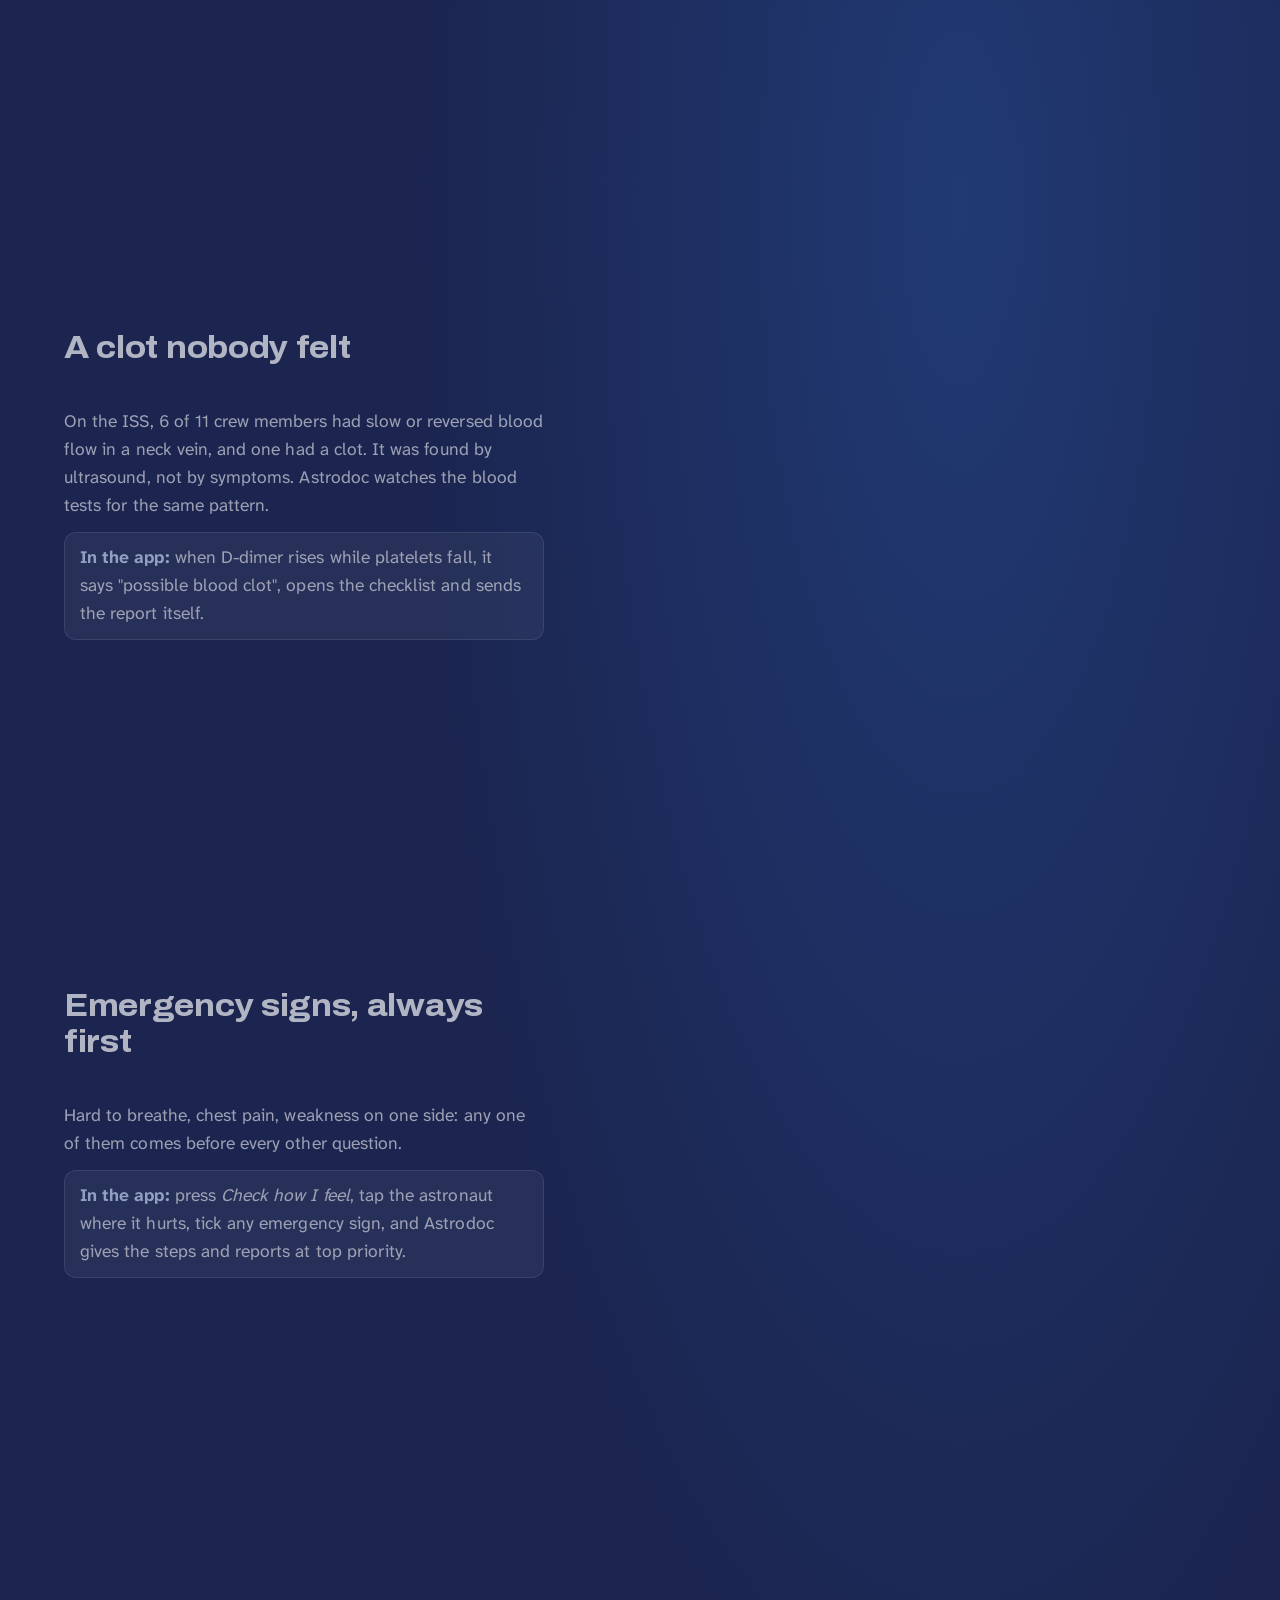
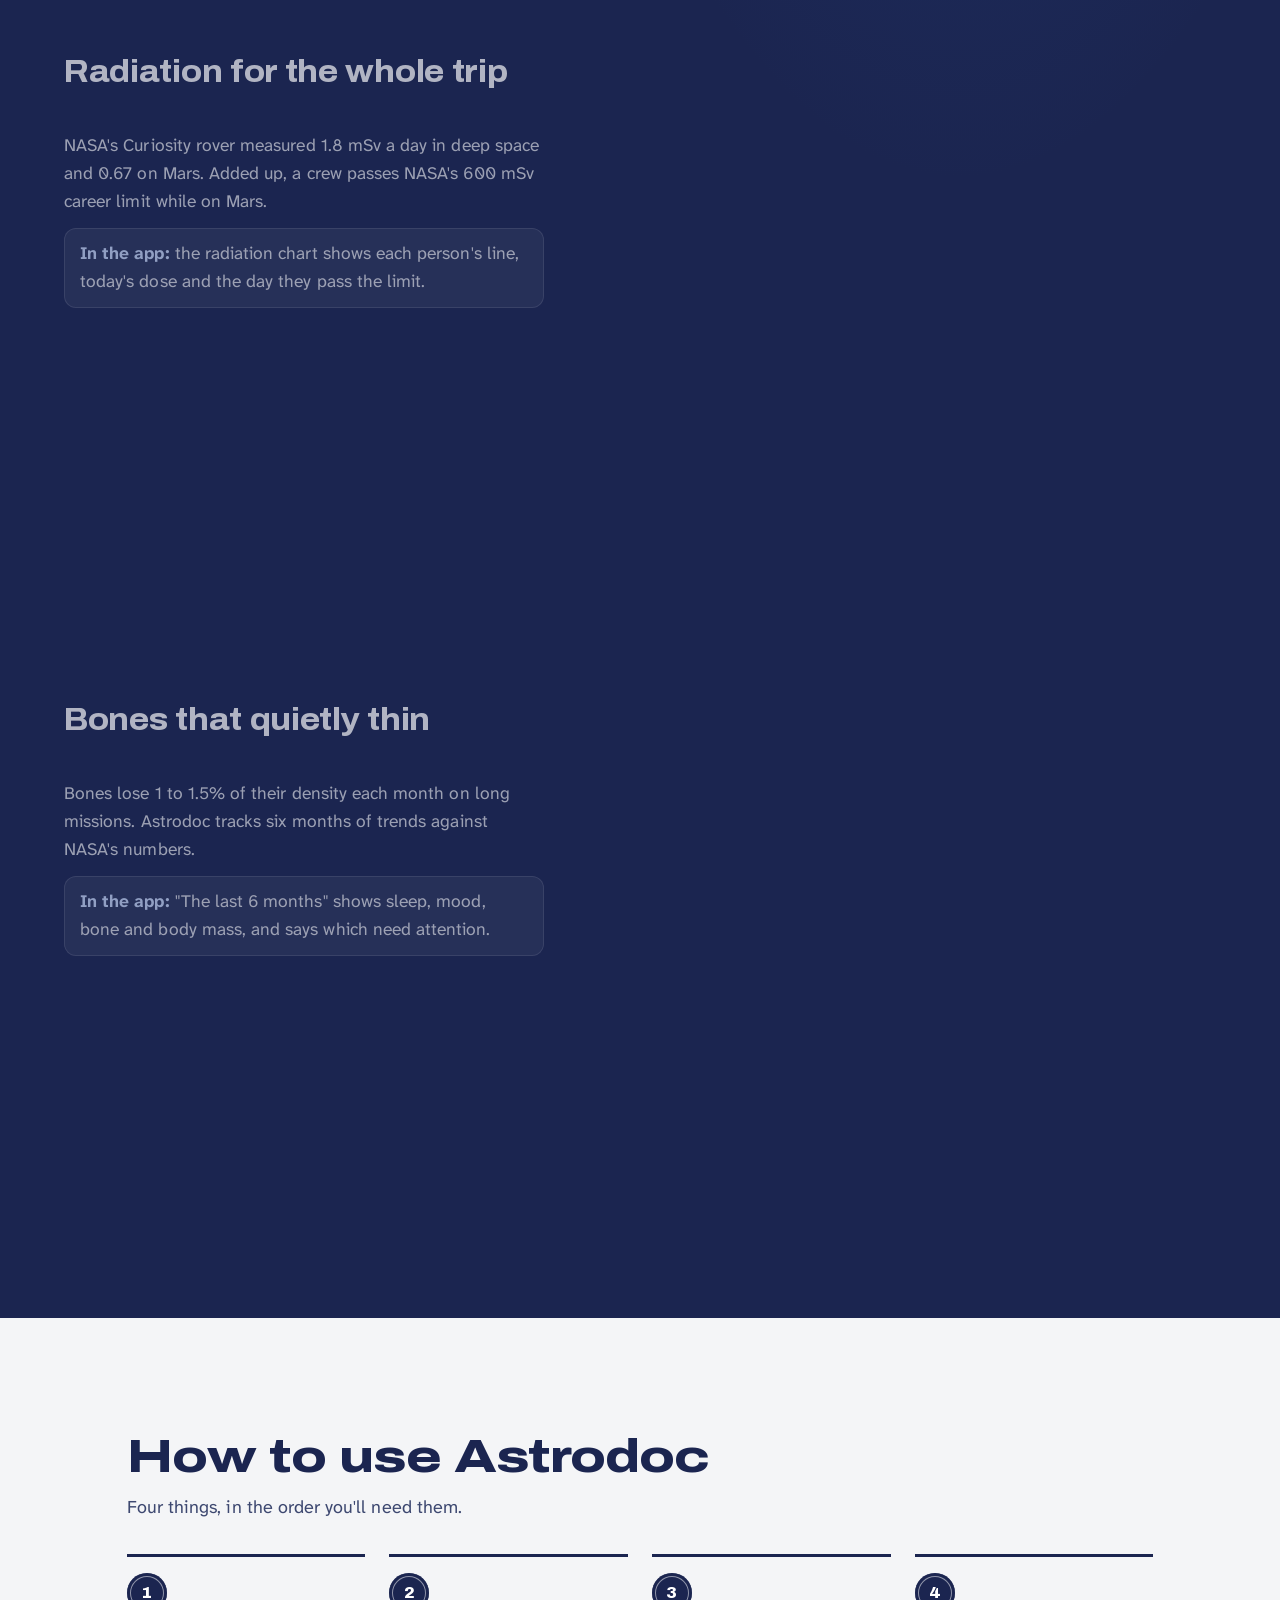
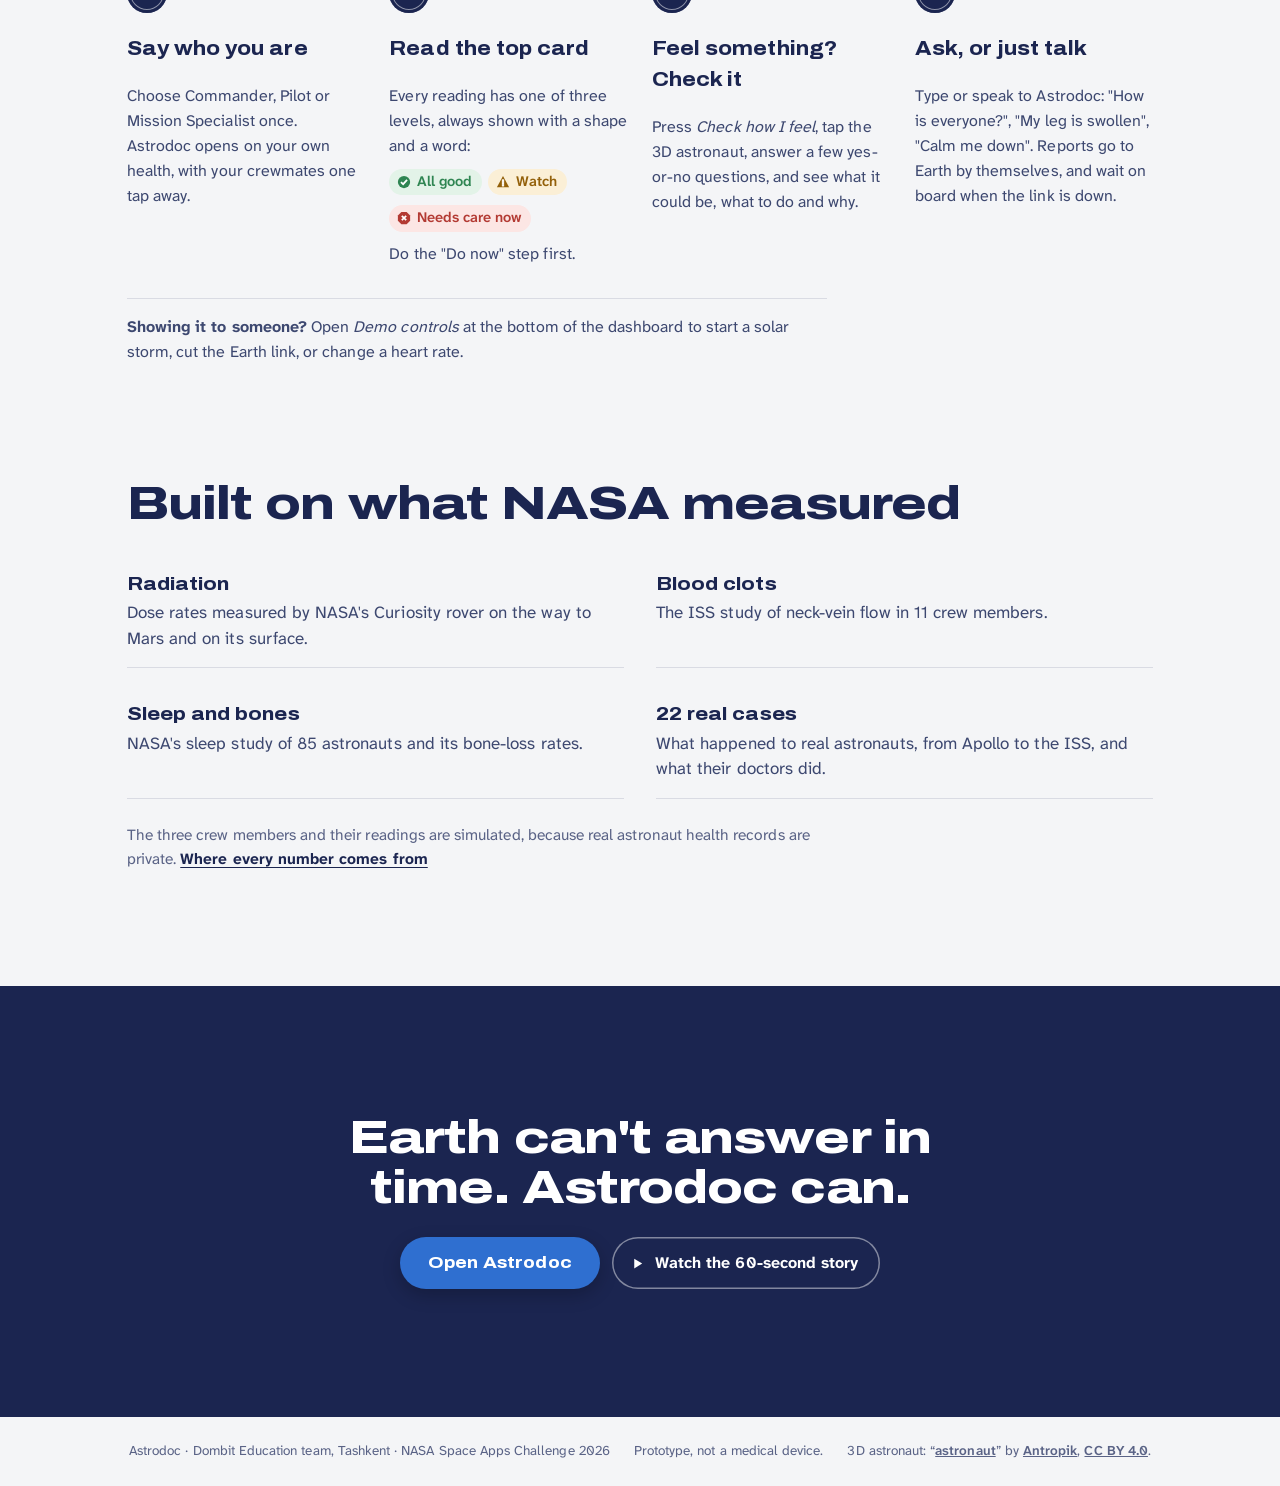
==== commit 7e5a47df: "changes" ====
--- a/index.html
+++ b/index.html
@@ -84,9 +84,8 @@
         </div>
       </section>
 
-      <!-- ===================== 2. FOUR READINGS + live sensor ===================== -->
+      <!-- ===================== 2. FOUR READINGS ===================== -->
       <section class="vitals" id="vitals" aria-label="Readings"></section>
-      <div class="sensor-row" id="sensorRow" aria-live="polite"></div>
 
       <!-- ===================== THE LAST 6 MONTHS: trends + analysis (history.js, real NASA rates) ===================== -->
       <section class="card history-card" id="historyCard" aria-labelledby="historyTitle"></section>
@@ -152,11 +151,10 @@
   <script src="mood.js?v=r8"></script>
   <script src="dose.js?v=r8"></script>
   <script src="history.js?v=r14"></script>
-  <script src="app.js?v=r8"></script>
-  <script src="sensor.js?v=r8"></script>
+  <script src="app.js?v=r9"></script>
   <script src="assets/js/body3d.js" defer></script>
   <script src="bodymap.js?v=r8" defer></script>
-  <script src="mission.js?v=r11" defer></script>
+  <script src="mission.js?v=r12" defer></script>
   <script src="story.js?v=r14" defer></script>
 </body>
 </html>
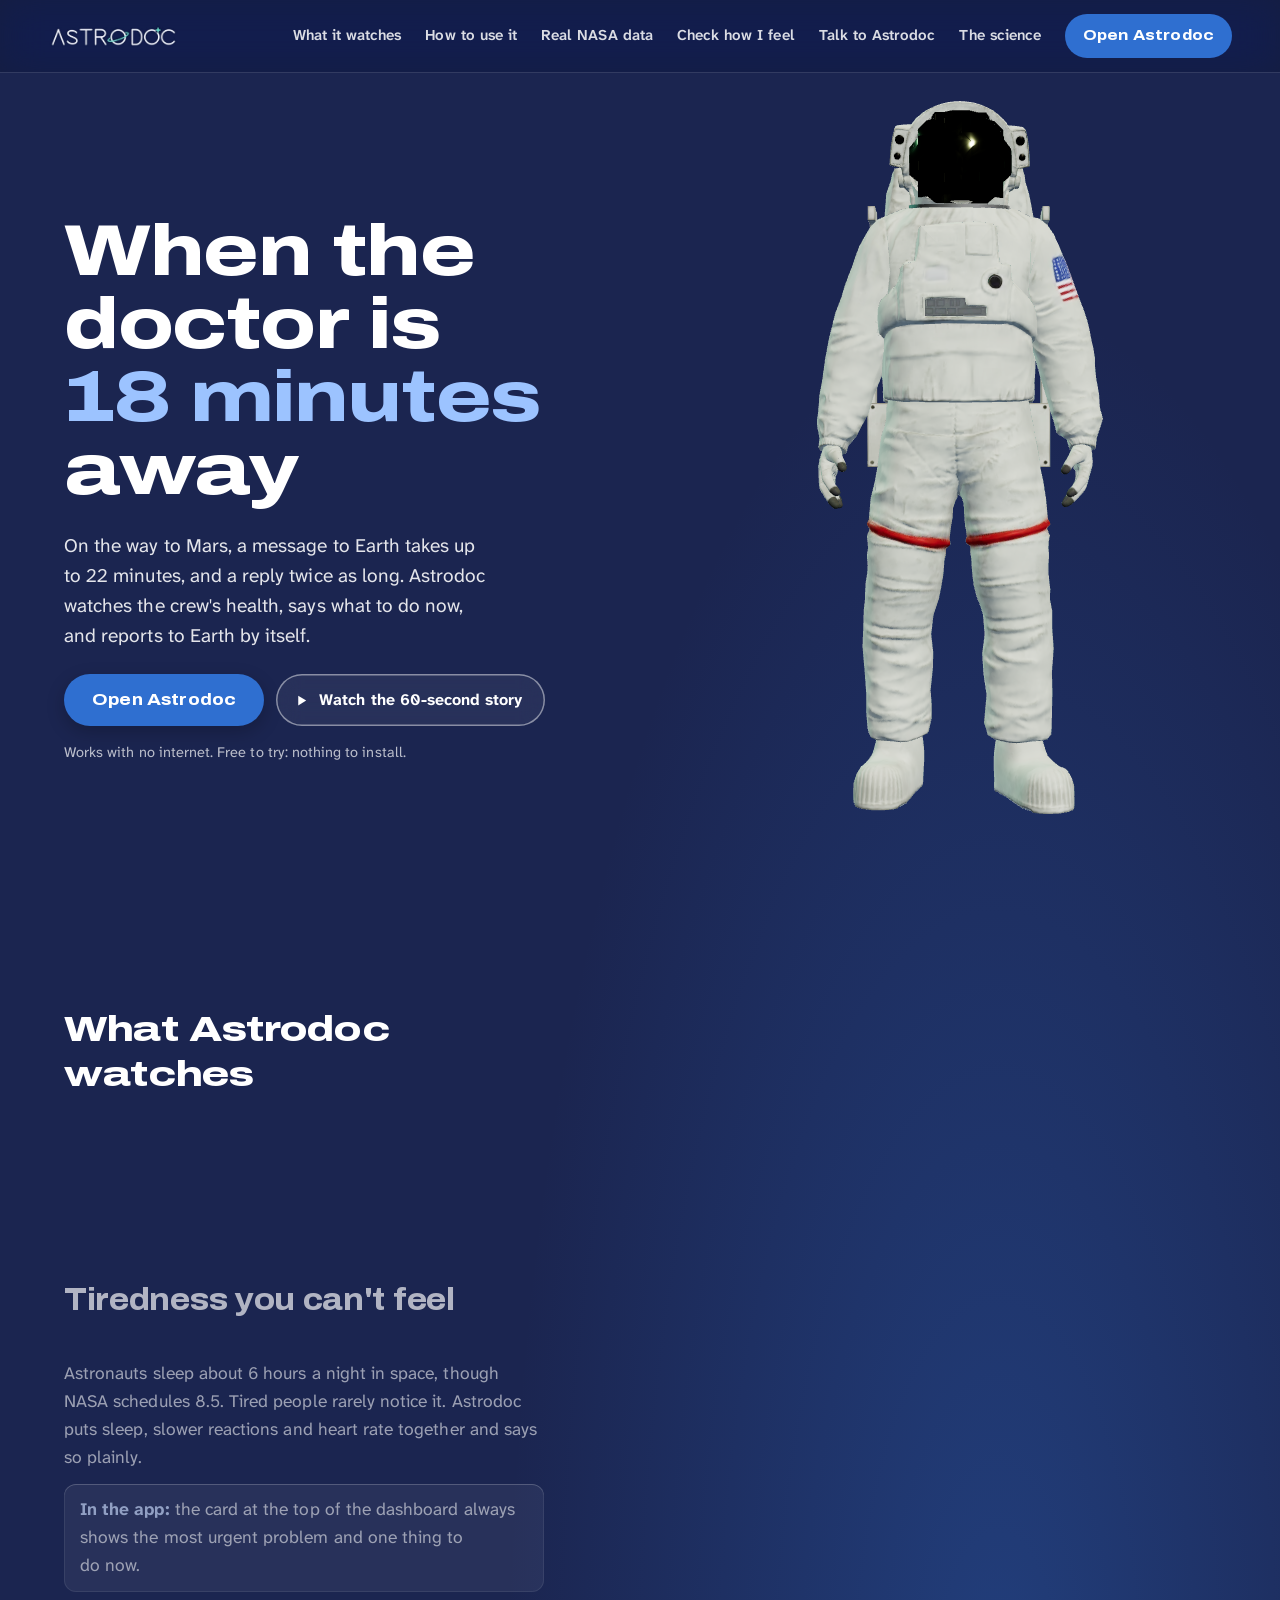
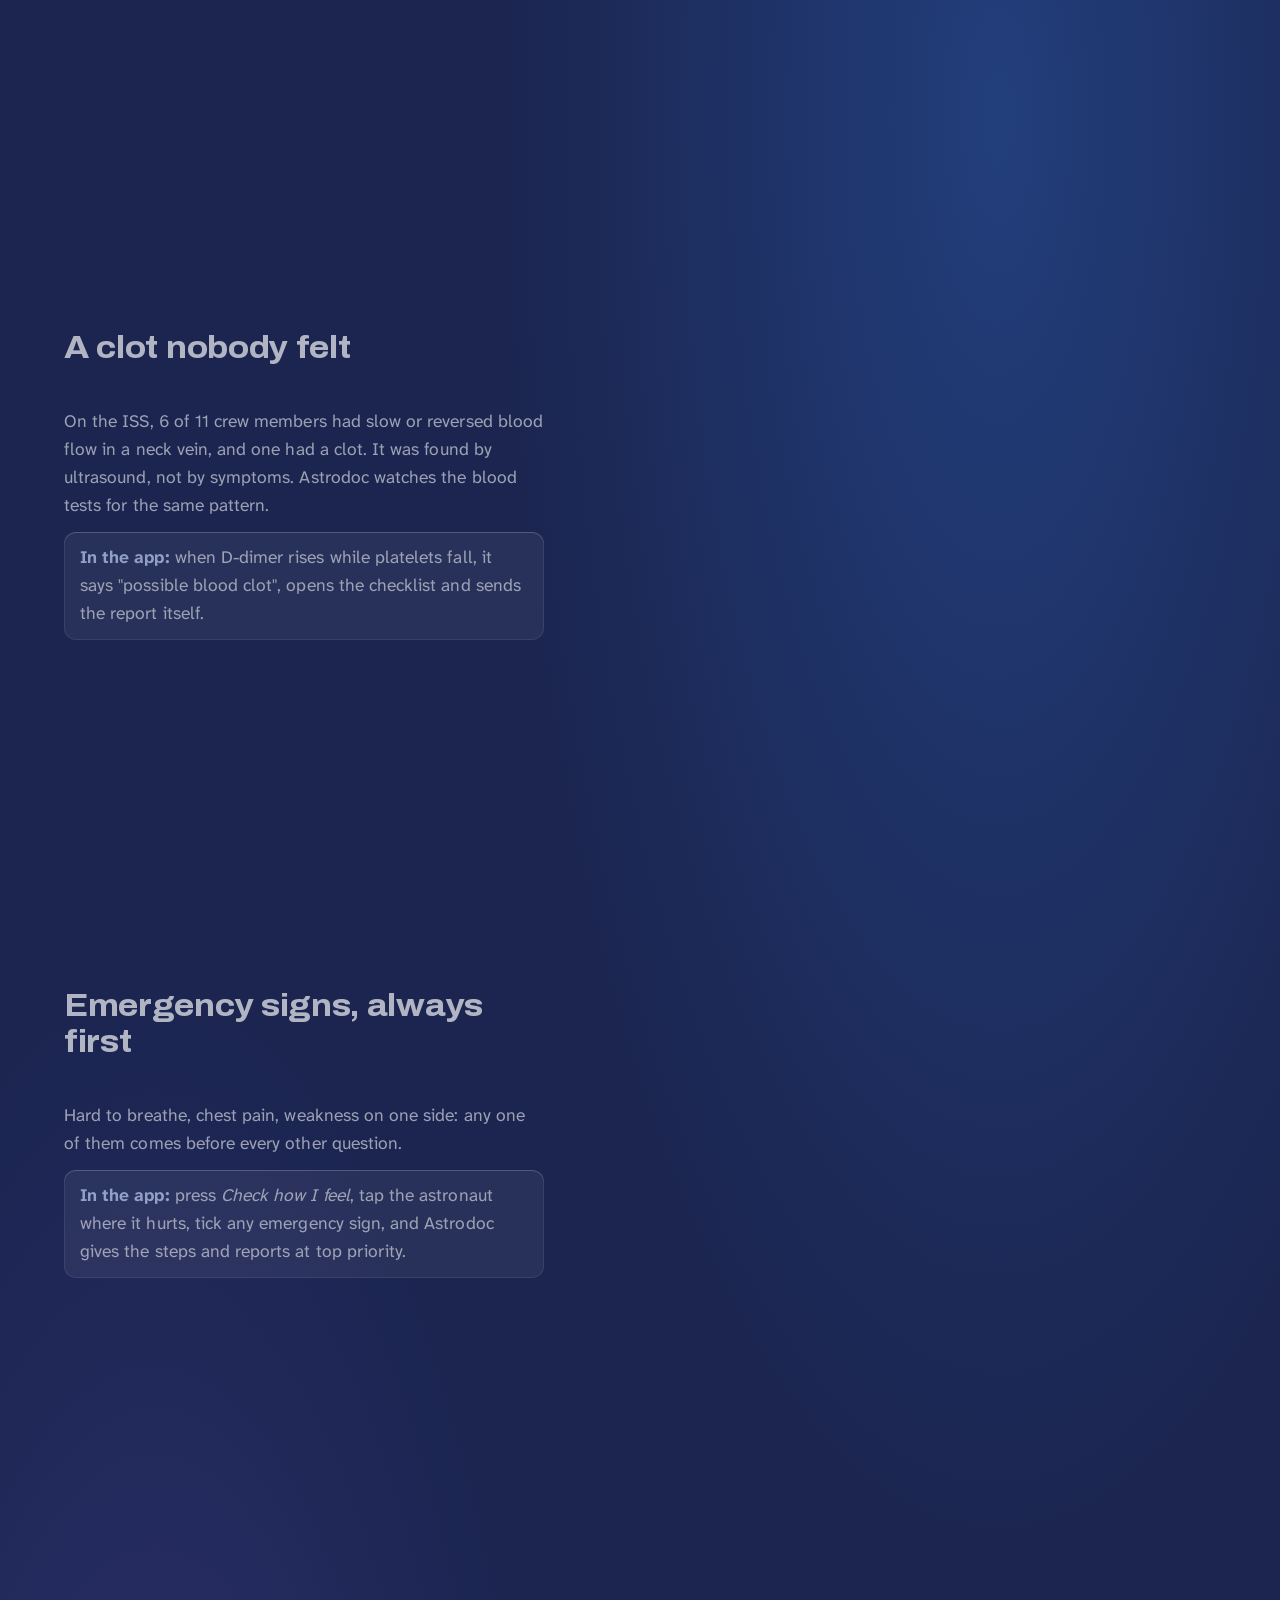
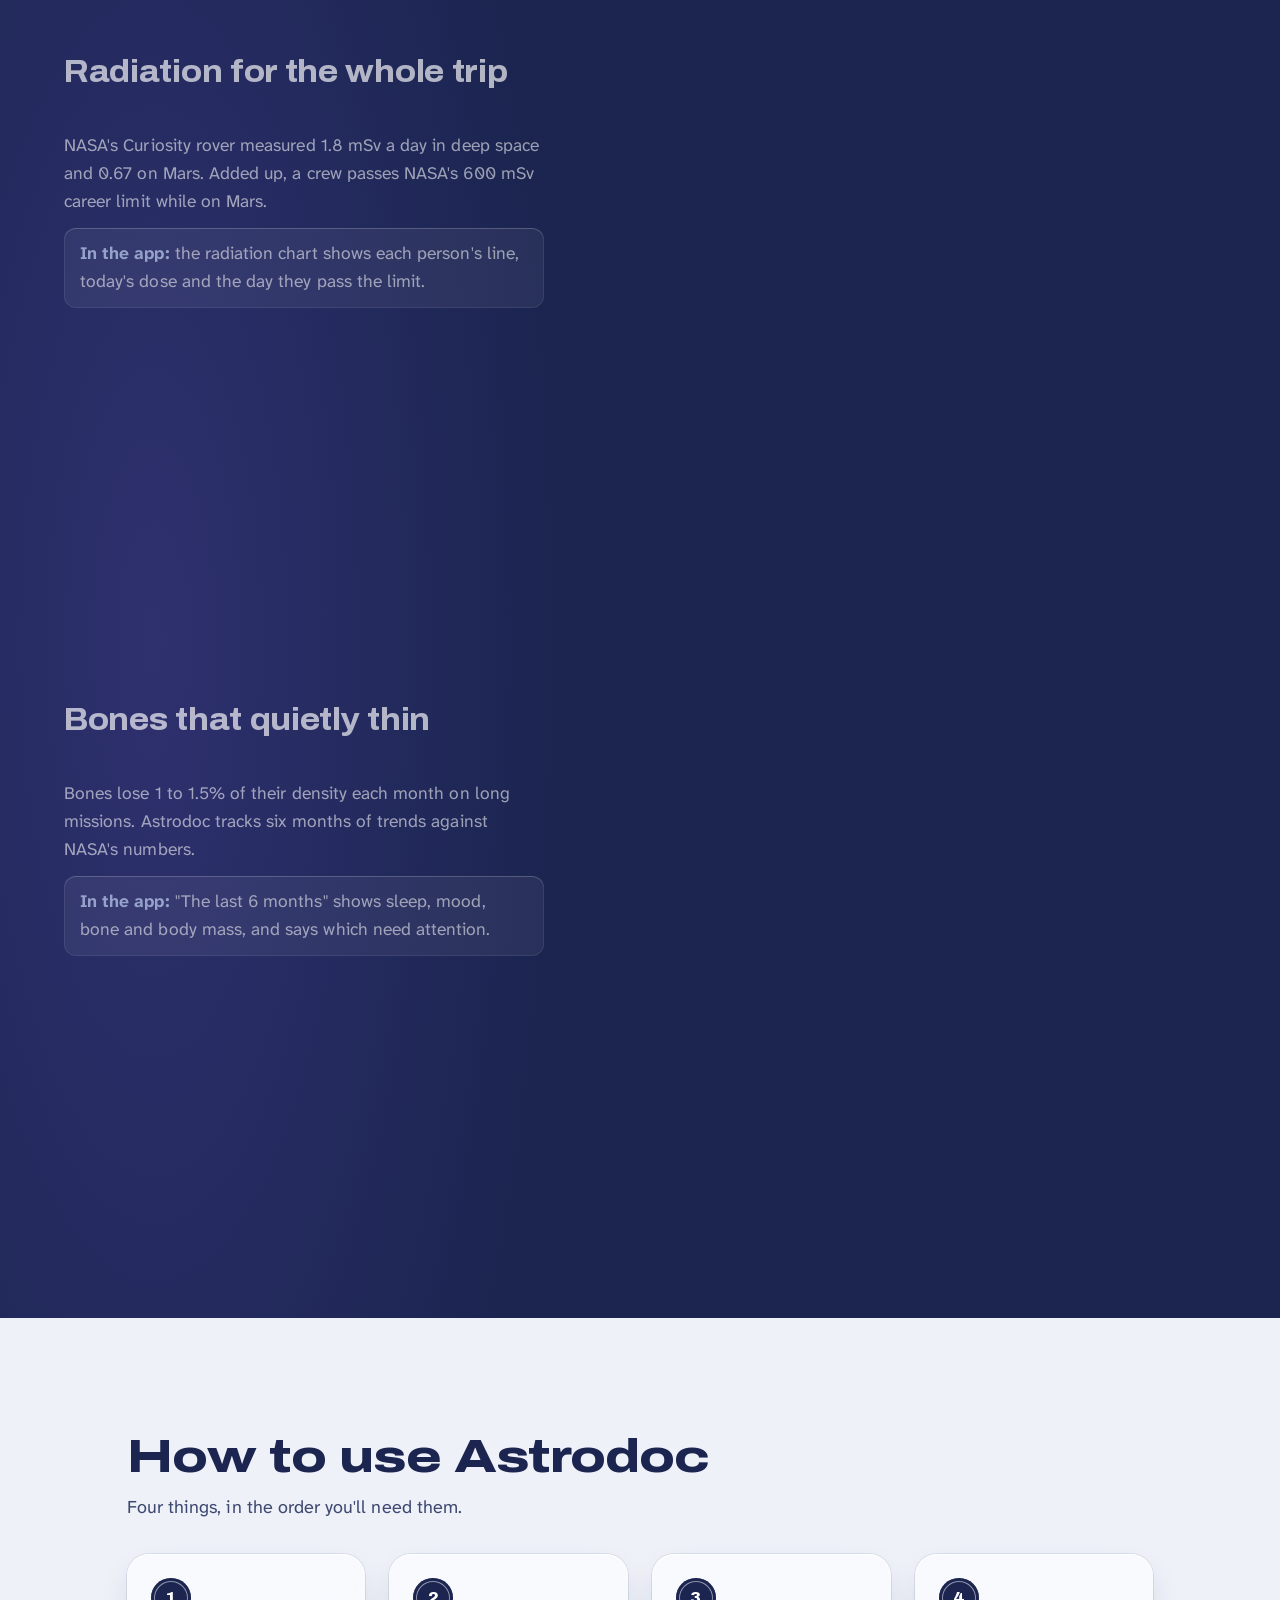
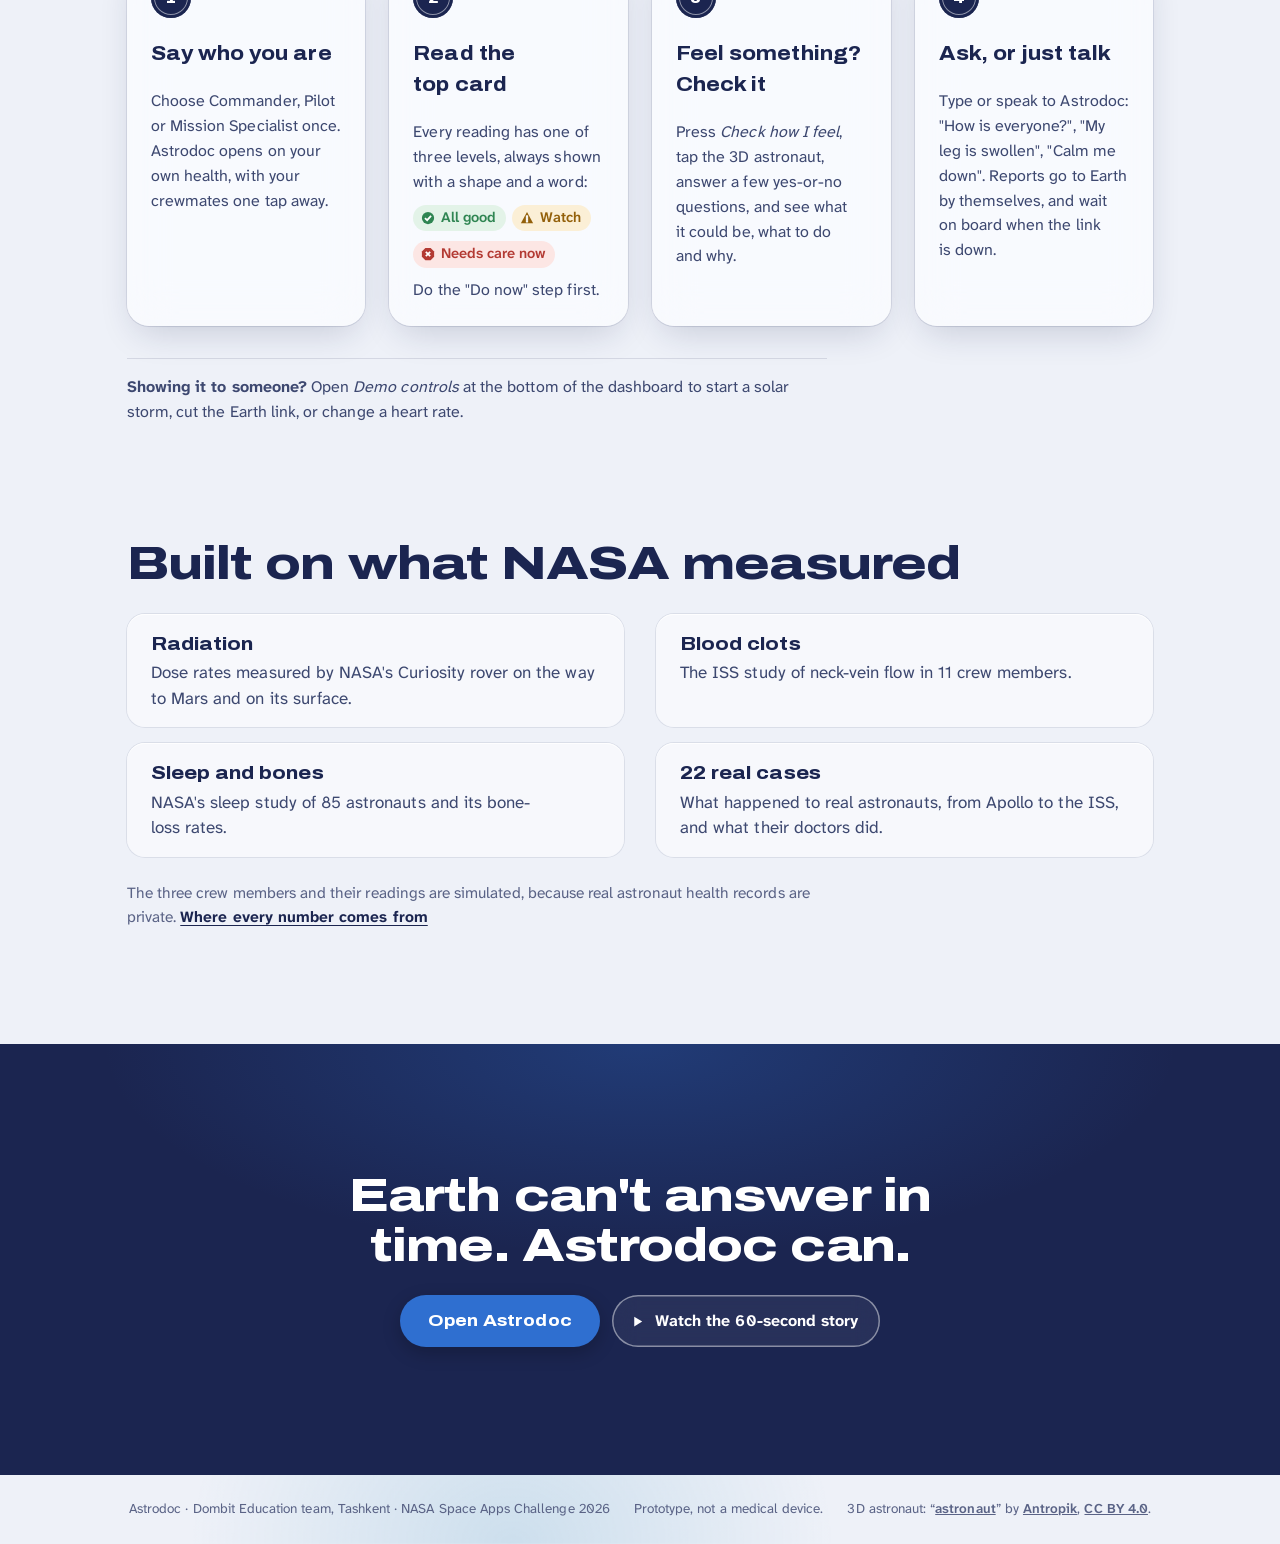
==== commit 8b85393d: "changes" ====
--- a/index.html
+++ b/index.html
@@ -17,6 +17,7 @@
   <link rel="stylesheet" href="bodymap.css">
   <link rel="stylesheet" href="polish.css?v=r13">
   <link rel="stylesheet" href="patch.css?v=1">
+  <link rel="stylesheet" href="glass.css?v=1">
 </head>
 <body class="choosing">
 
@@ -156,5 +157,6 @@
   <script src="bodymap.js?v=r8" defer></script>
   <script src="mission.js?v=r12" defer></script>
   <script src="story.js?v=r14" defer></script>
+  <script src="glass.js?v=1" defer></script>
 </body>
 </html>
--- a/glass.css
+++ b/glass.css
@@ -0,0 +1,181 @@
+/* =========================================================
+   ASTRODOC — PORTHOLE GLASS (loaded after patch.css on every page)
+
+   Frosted panels over a soft field of light. The light is your own
+   crew patch colour (commander cobalt, pilot violet, specialist sky),
+   so the glass always carries who you are; glass.js sets body[data-crew].
+   - Glass: translucent white, blur + saturation, a bright top edge.
+   - Light follows the pointer across a panel (one authored motion).
+   - Thread blue stays reserved for "Do now" and the signal stitch.
+   - Green / amber / red stay solid, only inside status badges.
+   ========================================================= */
+:root {
+  --field:    #eef1f8;                    /* the pale ground behind the glass */
+  --glow-a:   rgba(47, 79, 168, .30);     /* commander cobalt by default */
+  --glow-b:   rgba(29, 127, 179, .22);
+  --glow-c:   rgba(91, 75, 181, .18);
+  --pane:     rgba(255, 255, 255, .62);
+  --pane-2:   rgba(255, 255, 255, .78);
+  --pane-edge: rgba(255, 255, 255, .85);
+  --pane-line: rgba(27, 37, 80, .09);
+  --frost:    blur(22px) saturate(165%);
+  --lift:     0 1px 1px rgba(27, 37, 80, .04), 0 14px 36px -10px rgba(27, 37, 80, .2);
+  --lift-hi:  0 2px 2px rgba(27, 37, 80, .05), 0 22px 48px -12px rgba(27, 37, 80, .26);
+}
+body[data-crew="PLT"] { --glow-a: rgba(91, 75, 181, .30); --glow-b: rgba(47, 79, 168, .2); --glow-c: rgba(29, 127, 179, .16); }
+body[data-crew="MS1"] { --glow-a: rgba(29, 127, 179, .30); --glow-b: rgba(91, 75, 181, .16); --glow-c: rgba(47, 79, 168, .2); }
+
+/* ---------- The field: soft light behind every pane ---------- */
+html { background: var(--field); }
+body:not(.landing), body.choosing, body.chat-page, body.check-page { background: transparent !important; }
+body:not(.landing)::before {
+  content: "" !important; position: fixed; inset: -10vmax; z-index: -1; pointer-events: none; display: block !important;
+  background:
+    radial-gradient(38vmax 34vmax at 18% 12%, var(--glow-a), transparent 70%),
+    radial-gradient(42vmax 36vmax at 88% 30%, var(--glow-b), transparent 70%),
+    radial-gradient(40vmax 38vmax at 55% 98%, var(--glow-c), transparent 70%),
+    var(--field) !important;
+  filter: none !important;
+  animation: field-drift 38s ease-in-out infinite alternate;
+  transition: background .8s ease;
+}
+@keyframes field-drift {
+  from { transform: translate3d(0, 0, 0) scale(1); }
+  to   { transform: translate3d(-2.5vmax, 1.5vmax, 0) scale(1.06); }
+}
+
+/* ---------- Panes ---------- */
+.card, .vital, .crew-tab, .choice, .k-cause, .k-mood, details.k-mood, .sci-doc,
+.region, .k-answer, .k-chip, .k-rad, .c-composer, .seg, .guide, #guideCard {
+  position: relative;
+  background: var(--pane) !important;
+  -webkit-backdrop-filter: var(--frost) !important; backdrop-filter: var(--frost) !important;
+  box-shadow: inset 0 1px 0 var(--pane-edge), 0 0 0 1px var(--pane-line), var(--lift);
+}
+.card, .sci-doc { border-radius: 22px; }
+.vital, .crew-tab, .choice { border-radius: 20px; }
+
+/* Panes inside panes stay quiet: a hairline, no second frost */
+.card .card, .card .vital, .sci-doc .card, .card .k-rad {
+  background: rgba(255, 255, 255, .5) !important; -webkit-backdrop-filter: none !important; backdrop-filter: none !important;
+  box-shadow: inset 0 0 0 1px var(--pane-line);
+}
+.level-help, .clot, .chart { background: rgba(255, 255, 255, .55); box-shadow: inset 0 0 0 1px var(--pane-line); }
+
+/* Light that follows the pointer (glass.js sets --mx / --my) */
+.card::after, .vital::after, .crew-tab::after, .choice::after, .sci-doc::after, .k-cause::after {
+  content: ""; position: absolute; inset: 0; border-radius: inherit; pointer-events: none;
+  background: radial-gradient(420px circle at var(--mx, 50%) var(--my, -40%), rgba(255, 255, 255, .55), transparent 55%);
+  opacity: 0; transition: opacity .45s cubic-bezier(.16, 1, .3, 1);
+  mix-blend-mode: soft-light;
+}
+.card:hover::after, .vital:hover::after, .crew-tab:hover::after, .choice:hover::after, .sci-doc:hover::after, .k-cause:hover::after { opacity: 1; }
+.mission-view::after { mix-blend-mode: normal; }   /* the journey band keeps its stitch */
+
+/* Lift on hover for the things you press */
+.vital, .crew-tab, .choice, .region, .k-answer { transition: transform .35s cubic-bezier(.16, 1, .3, 1), box-shadow .35s cubic-bezier(.16, 1, .3, 1); }
+.vital:hover, .region:hover, .k-answer:hover { transform: translateY(-2px); box-shadow: inset 0 1px 0 var(--pane-edge), 0 0 0 1px rgba(27, 37, 80, .16), var(--lift-hi); }
+.crew-tab:hover { transform: translateY(-2px); box-shadow: inset 0 1px 0 var(--pane-edge), 0 0 0 1px rgba(27, 37, 80, .22), var(--lift-hi); }
+.crew-tab[aria-pressed="true"] { background: var(--pane-2) !important; box-shadow: inset 0 1px 0 var(--pane-edge), 0 0 0 2px var(--twill), var(--lift-hi); }
+.vital.act { box-shadow: inset 0 1px 0 var(--pane-edge), 0 0 0 1.5px rgba(192, 68, 61, .5), var(--lift); }
+
+/* ---------- Buttons: glass for quiet ones, solid navy for the main one ---------- */
+.soft-btn, .talk-link, .c-chips button, .k-chip {
+  background: rgba(255, 255, 255, .6); -webkit-backdrop-filter: blur(14px) saturate(160%); backdrop-filter: blur(14px) saturate(160%);
+  box-shadow: inset 0 1px 0 var(--pane-edge), 0 0 0 1px var(--pane-line), 0 4px 14px -6px rgba(27, 37, 80, .18);
+}
+.soft-btn:hover, .talk-link:hover, .c-chips button:hover { background: rgba(255, 255, 255, .85); }
+.primary-btn, .check-link { box-shadow: 0 8px 20px -8px rgba(27, 37, 80, .55), inset 0 1px 0 rgba(255, 255, 255, .14); }
+.emergency-btn { background: rgba(255, 255, 255, .7); -webkit-backdrop-filter: blur(14px); backdrop-filter: blur(14px); }
+
+/* ---------- The rail: frosted navy, the field glows through ---------- */
+.side {
+  background: rgba(24, 33, 74, .9) !important;
+  -webkit-backdrop-filter: blur(26px) saturate(150%) !important; backdrop-filter: blur(26px) saturate(150%) !important;
+  box-shadow: inset -1px 0 0 rgba(255, 255, 255, .08), 12px 0 40px -18px rgba(27, 37, 80, .35);
+}
+.side-link[aria-current="page"] { background: rgba(255, 255, 255, .94); box-shadow: 0 6px 18px -8px rgba(0, 0, 0, .4); }
+.side-crew[aria-current="true"] { background: rgba(255, 255, 255, .1); }
+
+/* ---------- Welcome ---------- */
+body.choosing .welcome { background: transparent; }
+.choice:hover { transform: translateY(-4px); box-shadow: inset 0 1px 0 var(--pane-edge), 0 0 0 2px var(--twill), var(--lift-hi); }
+
+/* ---------- Chat ---------- */
+body.chat-page .m.you { box-shadow: 0 8px 20px -10px rgba(27, 37, 80, .6); }
+body.chat-page .c-composer { border-color: transparent; border-radius: 999px; }
+body.chat-page .c-composer:focus-within { box-shadow: inset 0 1px 0 var(--pane-edge), 0 0 0 2px var(--twill), var(--lift-hi); }
+.seg { border-radius: 999px; }
+
+/* ---------- Check ---------- */
+.k-answer[aria-pressed="true"], .k-answer.on, .region[aria-pressed="true"], .region.on {
+  background: var(--twill) !important; color: #fff; box-shadow: 0 10px 22px -10px rgba(27, 37, 80, .6);
+}
+.k-progress { background: rgba(27, 37, 80, .1); }
+
+/* ---------- Science ---------- */
+.sci-chips a, .sci-nav a {
+  background: rgba(255, 255, 255, .55); -webkit-backdrop-filter: blur(12px); backdrop-filter: blur(12px);
+}
+
+/* ---------- Browser surfaces ---------- */
+::selection { background: rgba(47, 79, 168, .22); color: var(--ink); }
+html { scrollbar-color: rgba(27, 37, 80, .28) transparent; }
+
+/* =========================================================
+   LANDING: the navy tour keeps its depth; glass for the bar and the cards
+   ========================================================= */
+.ld-top {
+  background-color: rgba(17, 24, 56, .55) !important;
+  -webkit-backdrop-filter: blur(20px) saturate(160%); backdrop-filter: blur(20px) saturate(160%);
+  box-shadow: 0 1px 0 rgba(255, 255, 255, .1);
+}
+.ld-tour {
+  background-image:
+    radial-gradient(ellipse 55% 45% at 78% 38%, rgba(47, 111, 208, .34), transparent 70%),
+    radial-gradient(ellipse 45% 40% at 12% 85%, rgba(91, 75, 181, .3), transparent 70%) !important;
+}
+.ld-use, .ld-stage-label {
+  background: rgba(255, 255, 255, .09); -webkit-backdrop-filter: blur(16px) saturate(150%); backdrop-filter: blur(16px) saturate(150%);
+  box-shadow: inset 0 1px 0 rgba(255, 255, 255, .22), inset 0 0 0 1px rgba(255, 255, 255, .12);
+}
+.ld-story { -webkit-backdrop-filter: blur(12px); backdrop-filter: blur(12px); background: rgba(255, 255, 255, .06); }
+.ld-how, .ld-proof { position: relative; }
+body.landing {
+  background:
+    radial-gradient(40vmax 30vmax at 15% 10%, rgba(47, 79, 168, .2), transparent 70%),
+    radial-gradient(40vmax 30vmax at 90% 60%, rgba(91, 75, 181, .16), transparent 70%),
+    radial-gradient(36vmax 30vmax at 40% 100%, rgba(29, 127, 179, .16), transparent 70%),
+    var(--field);
+}
+.ld-steps li {
+  padding: var(--s5); border-top: 0; border-radius: 22px;
+  background: var(--pane); -webkit-backdrop-filter: var(--frost); backdrop-filter: var(--frost);
+  box-shadow: inset 0 1px 0 var(--pane-edge), 0 0 0 1px var(--pane-line), var(--lift);
+}
+.ld-facts li {
+  padding: var(--s4) var(--s5); border-bottom: 0; border-radius: 18px;
+  background: rgba(255, 255, 255, .5); box-shadow: inset 0 1px 0 var(--pane-edge), 0 0 0 1px var(--pane-line);
+}
+.ld-close {
+  background-image: radial-gradient(ellipse 60% 70% at 50% 0%, rgba(47, 111, 208, .3), transparent 70%);
+}
+
+/* ---------- Fallbacks ---------- */
+@supports not ((backdrop-filter: blur(1px)) or (-webkit-backdrop-filter: blur(1px))) {
+  :root { --pane: rgba(255, 255, 255, .92); }
+  .side { background: rgba(22, 30, 68, .97) !important; }
+}
+@media (prefers-reduced-motion: reduce) {
+  body:not(.landing)::before { animation: none; }
+  .vital, .crew-tab, .choice, .region, .k-answer { transition: none; }
+  .vital:hover, .crew-tab:hover, .choice:hover, .region:hover, .k-answer:hover { transform: none; }
+}
+@media (prefers-reduced-transparency: reduce) {
+  :root { --pane: rgba(255, 255, 255, .96); --frost: none; }
+  .side { background: var(--twill) !important; }
+}
+@media print {
+  body::before { display: none !important; }
+  .card, .vital, .sci-doc { background: #fff !important; backdrop-filter: none !important; box-shadow: 0 0 0 1px #ccc; }
+}
